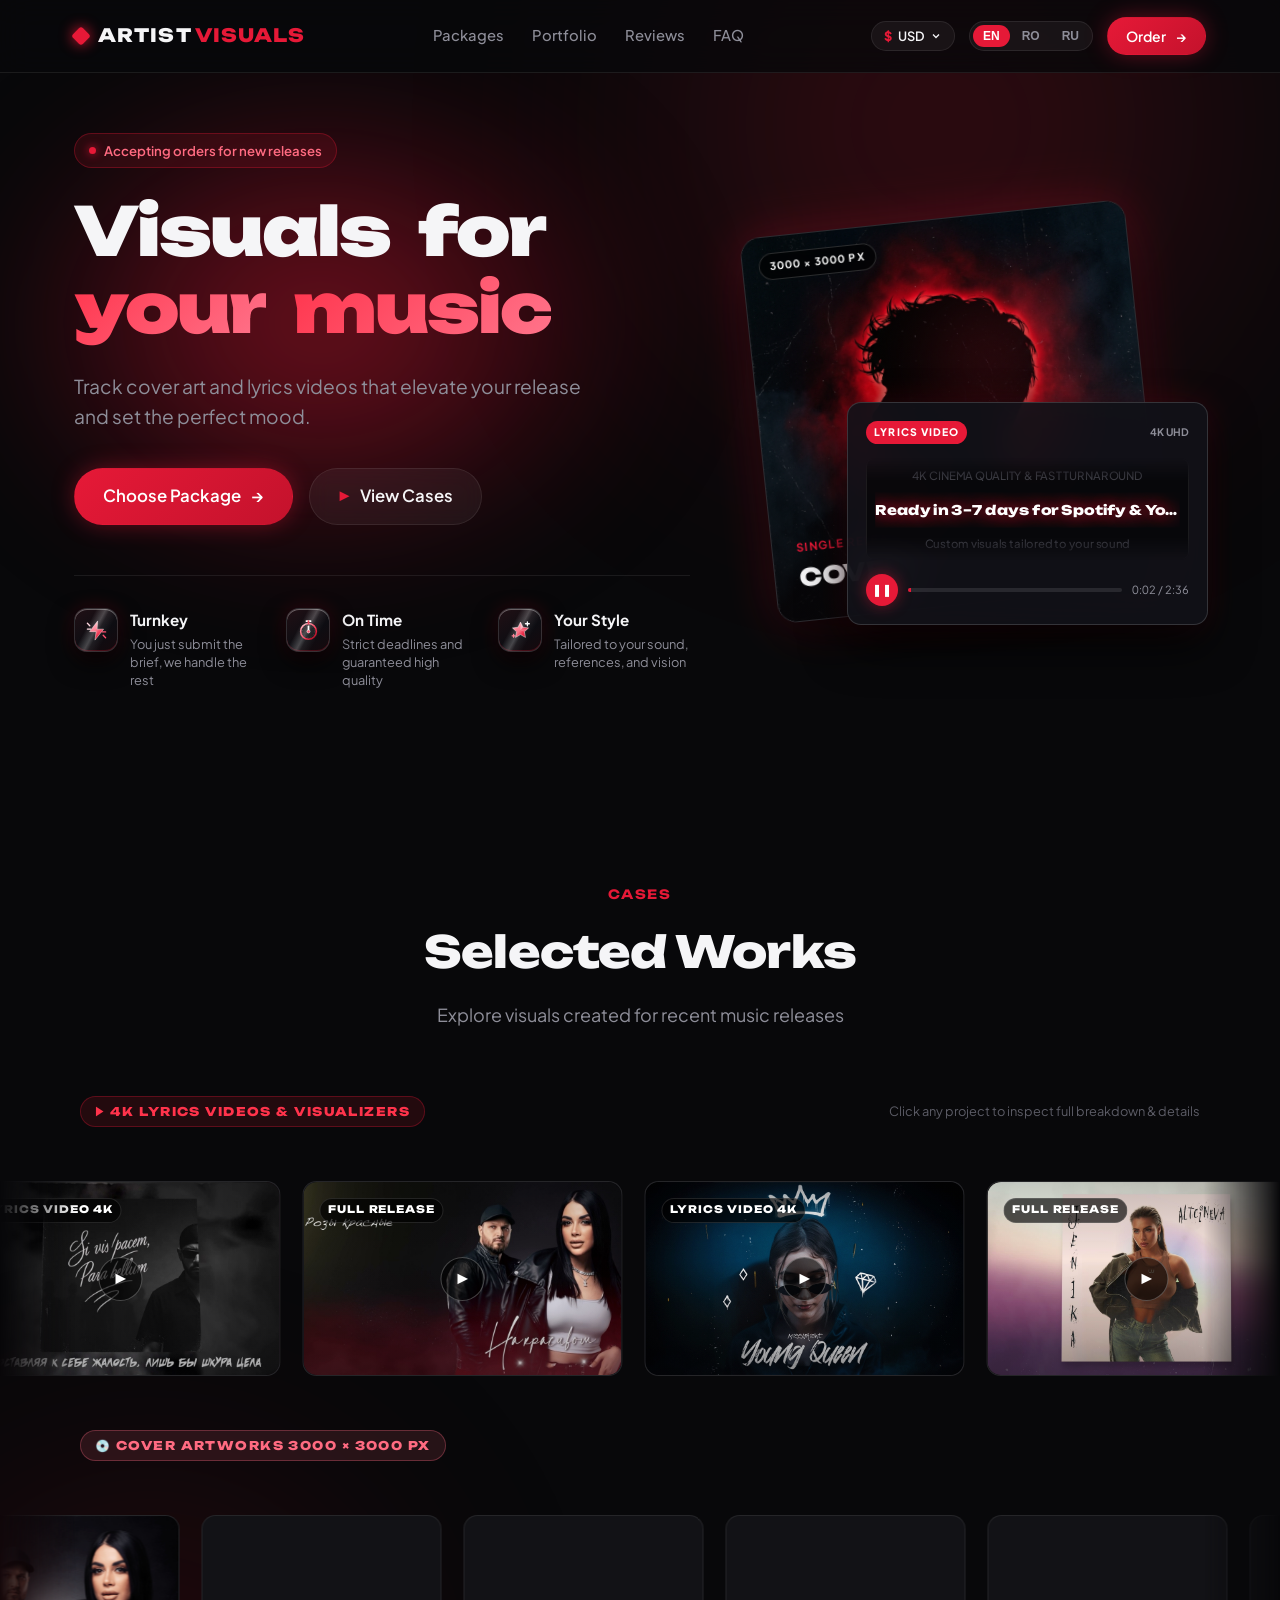
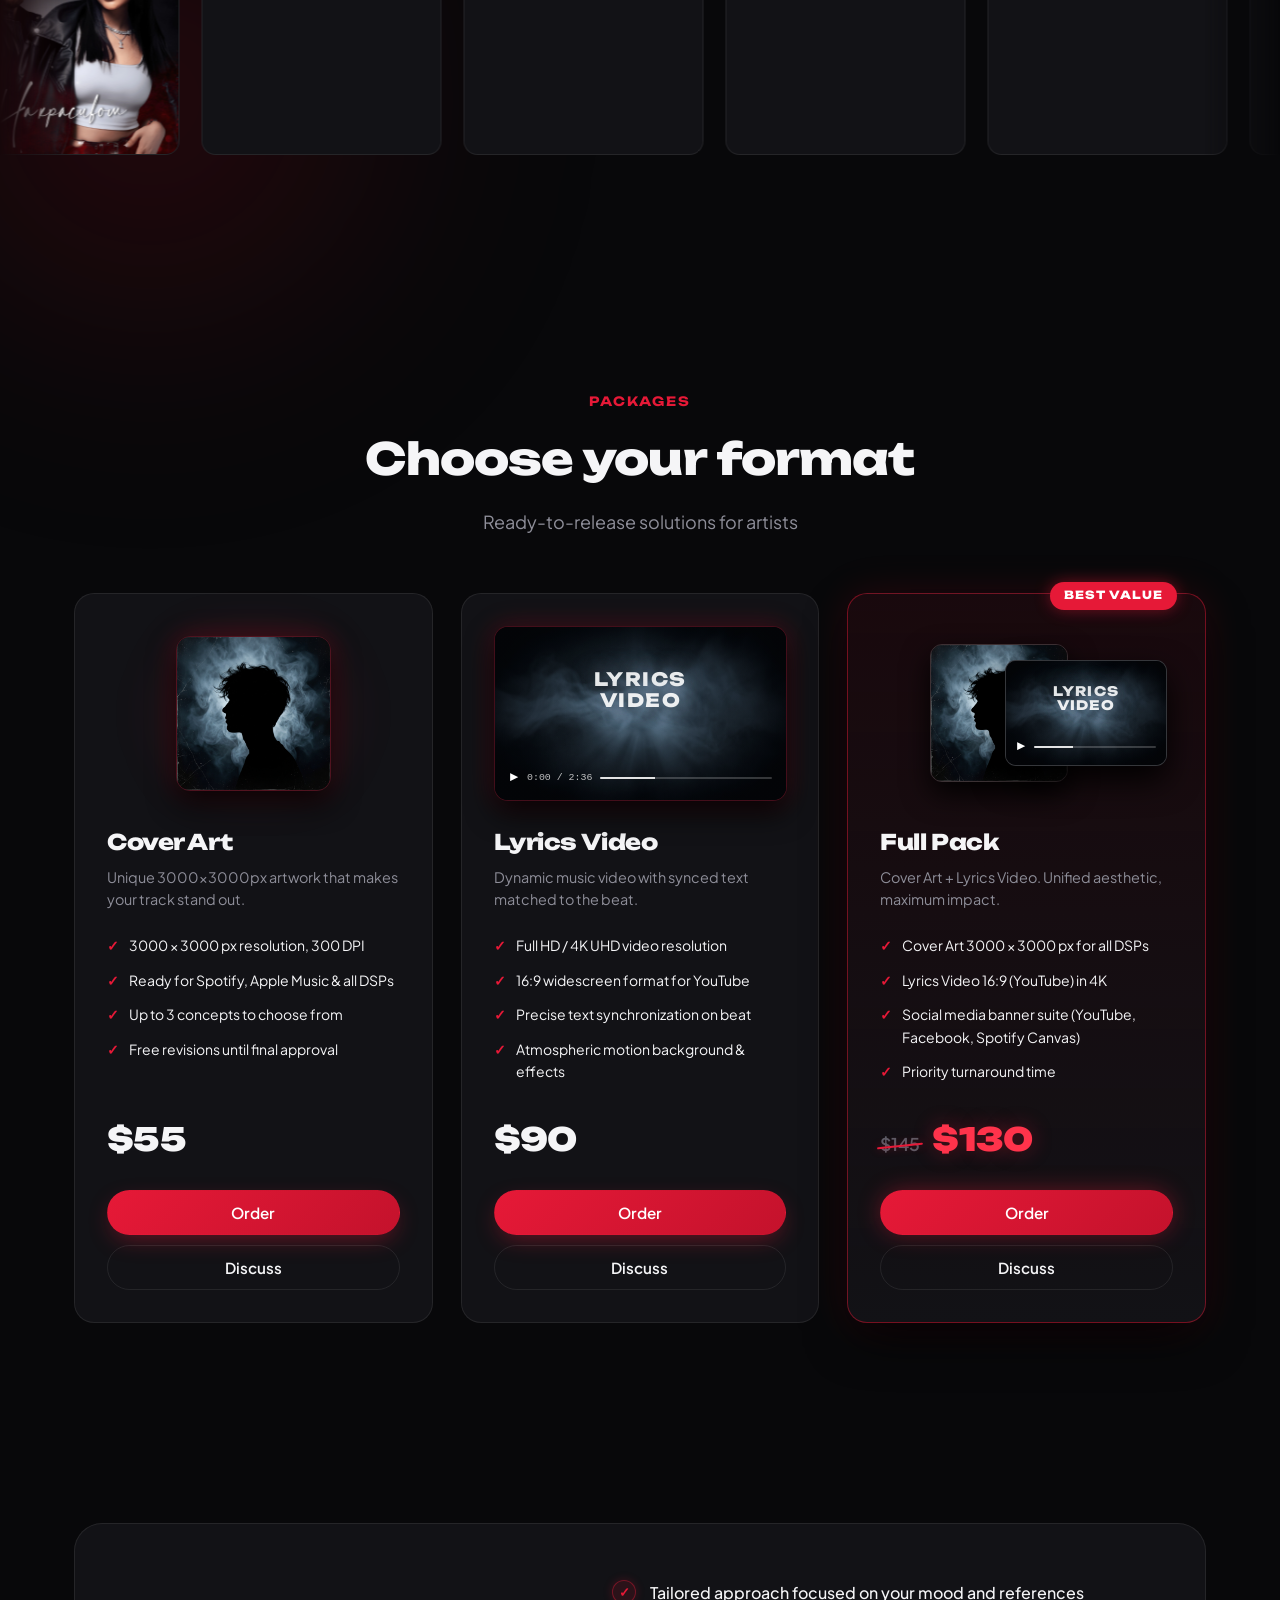
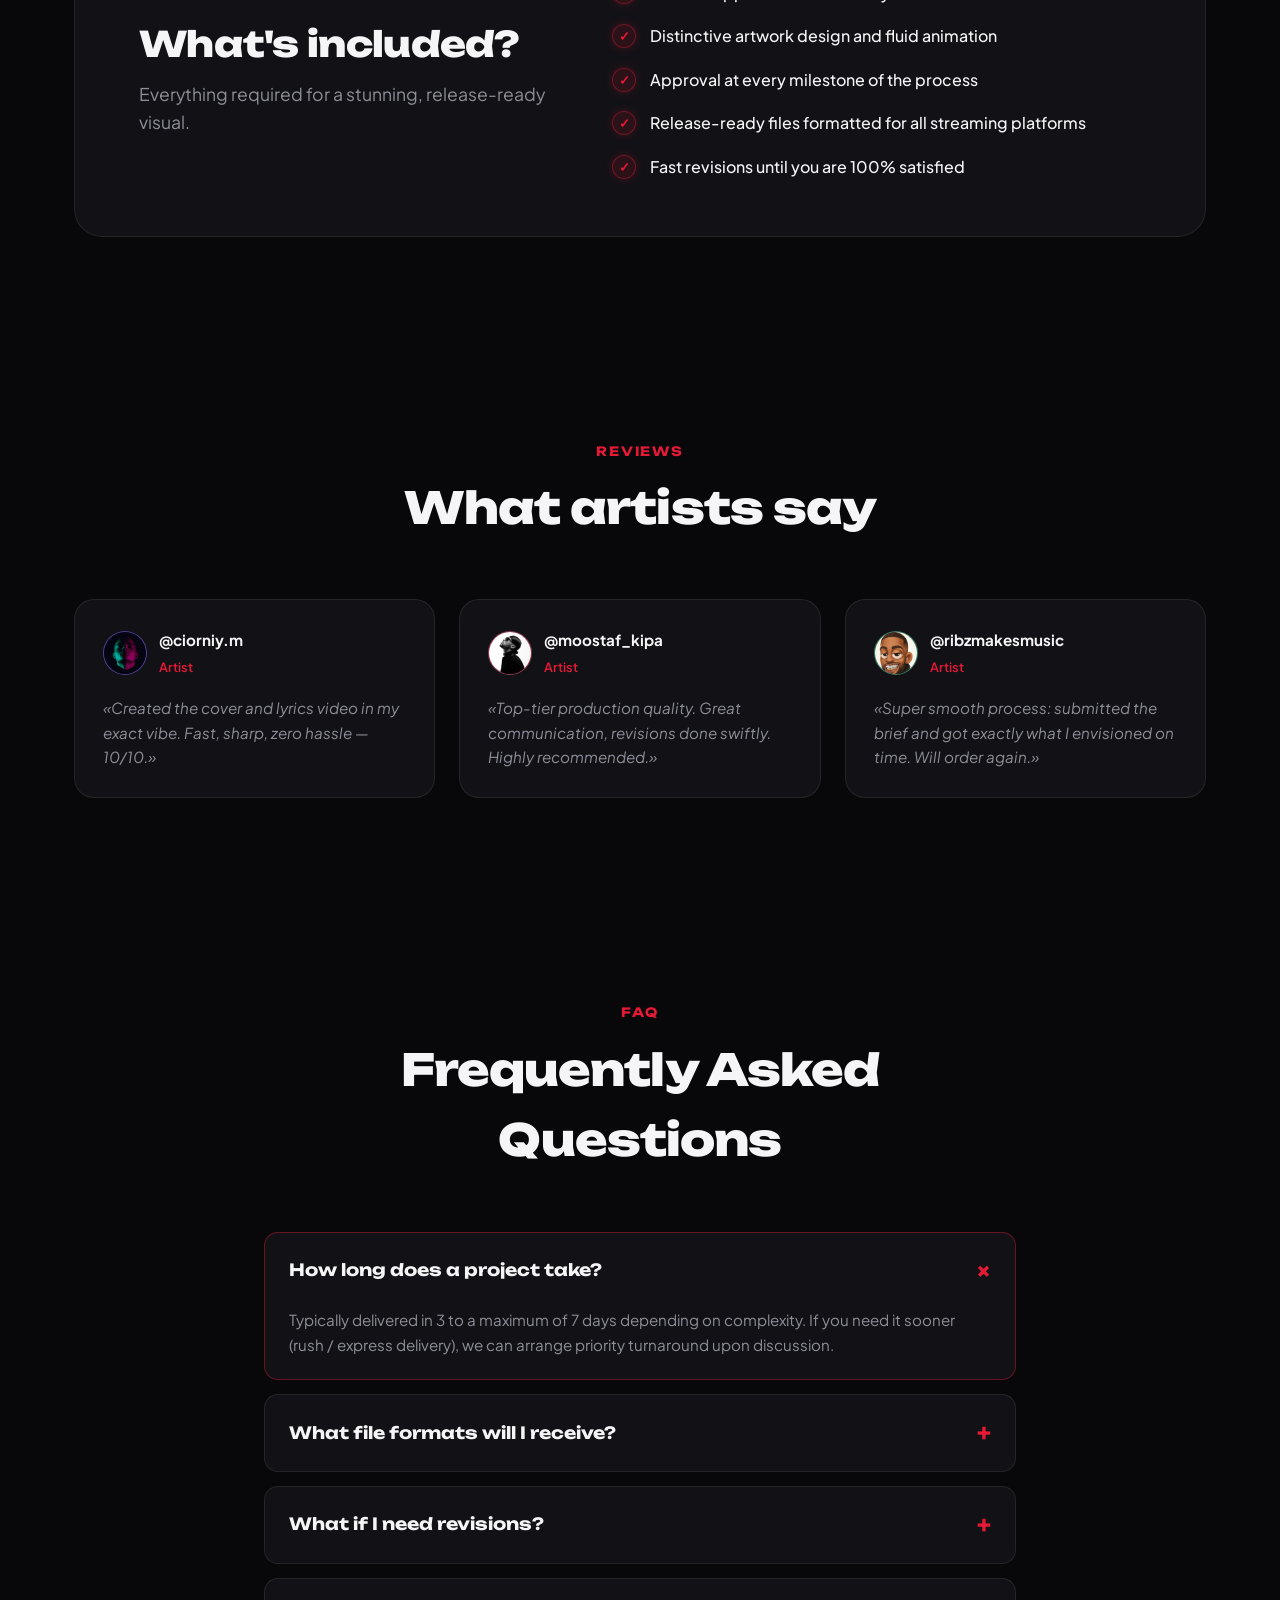
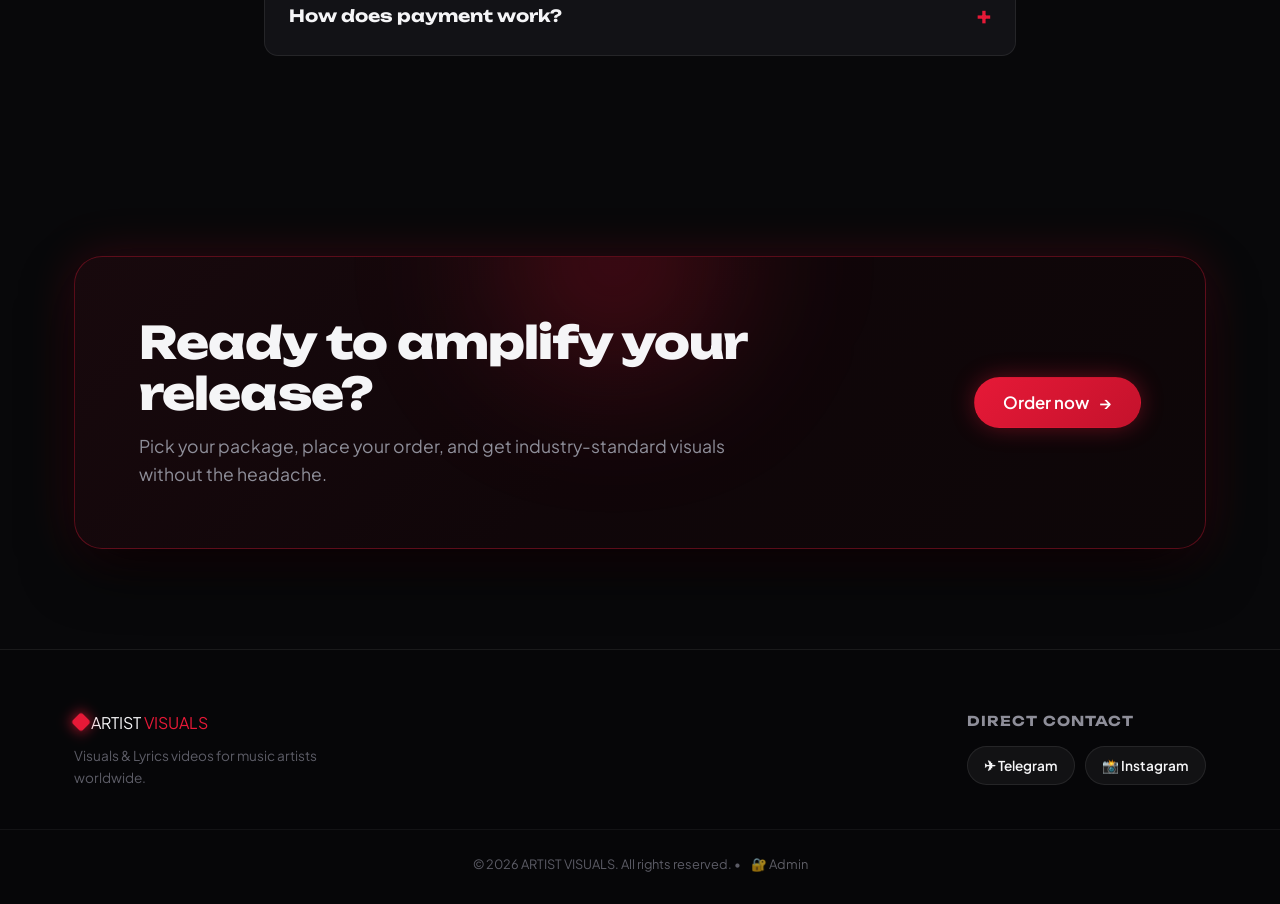
==== index.html @ 0c7891f6 "Add full release assets for MISSYRIGHT — Полюбила хулигана (real video, cover 3000px, poster, and YT" ====
<!DOCTYPE html>
<html lang="ru">
<head>
  <meta charset="UTF-8">
  <meta name="viewport" content="width=device-width, initial-scale=1.0">
  <title>Artist Visuals — Cover Art & Lyrics Video</title>
  <meta name="description" content="Professional 3000x3000px cover artwork and custom lyrics videos for music artists. Fast delivery, DSP-ready formats.">
  <meta name="keywords" content="Artist Visuals, cover art, lyrics video, cover 3x3, music cover design, visualizer">

  <!-- Open Graph / Social Media Preview -->
  <meta property="og:type" content="website">
  <meta property="og:title" content="Artist Visuals — Music Visuals & Lyrics Videos">
  <meta property="og:description" content="Track artwork and lyrics videos that elevate your release and set the perfect mood.">
  <meta property="og:image" content="https://mikekr260698-ops.github.io/LyricsVideoSite/preview.jpg">

  <link rel="preconnect" href="https://fonts.googleapis.com">
  <link rel="preconnect" href="https://fonts.gstatic.com" crossorigin>
  <link href="https://fonts.googleapis.com/css2?family=Plus+Jakarta+Sans:wght@400;500;600;700;800&family=Unbounded:wght@600;700;800;900&display=swap" rel="stylesheet">
  <link rel="stylesheet" href="style.css">
  <link rel="stylesheet" href="variants.css">
</head>
<body>

  <!-- Ambient Glow Background Blobs -->
  <div class="ambient-glow glow-top"></div>
  <div class="ambient-glow glow-mid"></div>

  <!-- Header / Navigation -->
  <header class="site-header">
    <div class="header-inner container">
      <a href="#" class="logo">
        <span class="logo-mark"></span>
        <span class="logo-text">ARTIST <span class="text-accent">VISUALS</span></span>
      </a>

      <nav class="nav-links" id="navLinks">
        <a href="#packages" data-i18n="nav.packages">Пакеты</a>
        <a href="#cases" data-i18n="nav.cases">Кейсы</a>
        <a href="#reviews" data-i18n="nav.reviews">Отзывы</a>
        <a href="#faq" data-i18n="nav.faq">FAQ</a>
      </nav>

      <div class="header-actions">
        <!-- Currency Selector -->
        <div class="selector-dropdown" id="currencySelector">
          <button class="selector-btn" id="currencyBtn" aria-label="Сменить валюту">
            <span class="currency-symbol" id="currentCurrencySymbol">₽</span>
            <span class="currency-code" id="currentCurrencyCode">RUB</span>
            <svg class="chevron-icon" width="12" height="12" viewBox="0 0 24 24" fill="none" stroke="currentColor" stroke-width="2.5"><path d="M6 9l6 6 6-6"/></svg>
          </button>
          <div class="dropdown-menu" id="currencyMenu">
            <button class="dropdown-item" data-currency="RUB"><span>₽</span> RUB (Рубль)</button>
            <button class="dropdown-item" data-currency="EUR"><span>€</span> EUR (Euro)</button>
            <button class="dropdown-item" data-currency="USD"><span>$</span> USD (Dollar)</button>
            <button class="dropdown-item" data-currency="MDL"><span>lei</span> MDL (Leu MD)</button>
            <button class="dropdown-item" data-currency="RON"><span>lei</span> RON (Leu RO)</button>
          </div>
        </div>

        <!-- Language Switcher -->
        <div class="lang-switch" id="langSwitch">
          <button class="lang-btn active" data-lang="en">EN</button>
          <button class="lang-btn" data-lang="ro">RO</button>
          <button class="lang-btn" data-lang="ru">RU</button>
        </div>

        <!-- Primary CTA -->
        <button class="btn btn-primary btn-sm btn-glow open-modal-btn" data-modal="orderModal" data-package="all">
          <span data-i18n="header.orderBtn">Заказать</span>
          <span class="btn-arrow">→</span>
        </button>

        <!-- Mobile Menu Toggle -->
        <button class="burger-btn" id="burgerBtn" aria-label="Меню">
          <span></span><span></span><span></span>
        </button>
      </div>
    </div>
  </header>

  <main id="siteSectionsContainer">
    <!-- Hero Section -->
    <section class="hero-section" data-section-id="hero">
      <!-- Dynamic burst glow that expands on scroll -->
      <div class="hero-burst-glow" id="heroBurstGlow"></div>
      <div class="container hero-grid">
        <div class="hero-content">
          <div class="hero-badge">
            <span class="pulse-dot"></span>
            <span data-i18n="hero.badge">Принимаем заказы на новые релизы</span>
          </div>

          <h1 class="hero-title" id="heroTitle">
            <span id="heroTitleLine1">
              <span class="cinematic-word" style="--c-idx:0">Visuals</span>
              <span class="cinematic-word" style="--c-idx:1">for</span>
            </span><br>
            <span id="heroTitleLine2" class="text-gradient">
              <span class="cinematic-word text-gradient" style="--c-idx:2">your</span>
              <span class="cinematic-word text-gradient" style="--c-idx:3">music</span>
            </span>
          </h1>

          <p class="hero-subtitle" data-i18n="hero.subtitle">
            Обложки для треков и lyrics видео, которые усиливают твой релиз и создают правильное настроение.
          </p>

          <div class="hero-cta-group">
            <a href="#packages" class="btn btn-primary btn-lg btn-glow">
              <span data-i18n="hero.btnPackages">Выбрать пакет</span>
              <span class="btn-arrow">→</span>
            </a>
            <a href="#cases" class="btn btn-secondary btn-lg">
              <span class="btn-play-icon">▶</span>
              <span data-i18n="hero.btnCases">Смотреть кейсы</span>
            </a>
          </div>

          <!-- Feature Highlights bar -->
          <div class="features-bar">
            <div class="feature-item">
              <div class="feature-icon feature-icon-red">
                <svg width="23" height="23" viewBox="0 0 24 24" fill="none">
                  <defs>
                    <linearGradient id="heroLuxRuby" x1="4" y1="2" x2="20" y2="22" gradientUnits="userSpaceOnUse">
                      <stop offset="0%" stop-color="#ffffff"/>
                      <stop offset="35%" stop-color="#ff6b81"/>
                      <stop offset="70%" stop-color="#e61937"/>
                      <stop offset="100%" stop-color="#7a0919"/>
                    </linearGradient>
                    <linearGradient id="heroLuxFacet" x1="12" y1="2" x2="12" y2="22" gradientUnits="userSpaceOnUse">
                      <stop offset="0%" stop-color="#ffffff" stop-opacity="0.85"/>
                      <stop offset="100%" stop-color="#ff1e42" stop-opacity="0.1"/>
                    </linearGradient>
                  </defs>
                  <path class="hero-spark-1" d="M5 7L2.5 4.5M6 10.5H2.5" stroke="#ffd6de" stroke-width="1.4" stroke-linecap="round"/>
                  <path class="hero-spark-2" d="M19 17L21.5 19.5M18 13.5H21.5" stroke="#ff4d6d" stroke-width="1.4" stroke-linecap="round"/>
                  <g class="hero-bolt">
                    <path d="M13.2 2L4.8 13.2H11.6L10.4 22L19.4 10.6H12.6L13.2 2Z" fill="url(#heroLuxRuby)" stroke="rgba(255,255,255,0.65)" stroke-width="0.7" stroke-linejoin="round"/>
                    <path d="M13.2 2L12.6 10.6H19.4L10.4 22L11.6 13.2H4.8L13.2 2Z" fill="url(#heroLuxFacet)" opacity="0.45"/>
                  </g>
                </svg>
              </div>
              <div class="feature-text">
                <h4 data-i18n="features.turnkey.title">Под ключ</h4>
                <p data-i18n="features.turnkey.desc">Ты просто оформляешь заказ, мы делаем остальное</p>
              </div>
            </div>

            <div class="feature-item">
              <div class="feature-icon feature-icon-orange">
                <svg width="23" height="23" viewBox="0 0 24 24" fill="none">
                  <circle cx="12" cy="13" r="8.2" fill="rgba(255,255,255,0.03)" stroke="url(#heroLuxRuby)" stroke-width="1.6"/>
                  <circle cx="12" cy="13" r="6.3" stroke="rgba(255,255,255,0.22)" stroke-width="0.7" stroke-dasharray="1 2.3"/>
                  <path d="M9.8 2.2H14.2" stroke="#fff" stroke-width="1.8" stroke-linecap="round"/>
                  <path d="M12 2.2V4.8" stroke="#e61937" stroke-width="1.8" stroke-linecap="round"/>
                  <path class="hero-clock-hand" d="M12 13V7.8" stroke="#ffffff" stroke-width="1.8" stroke-linecap="round"/>
                  <circle cx="12" cy="13" r="1.6" fill="#ff3355" stroke="#fff" stroke-width="0.6"/>
                </svg>
              </div>
              <div class="feature-text">
                <h4 data-i18n="features.ontime.title">В срок</h4>
                <p data-i18n="features.ontime.desc">Чёткие дедлайны и стабильный результат</p>
              </div>
            </div>

            <div class="feature-item">
              <div class="feature-icon feature-icon-amber">
                <svg width="23" height="23" viewBox="0 0 24 24" fill="none">
                  <path class="hero-glint-a" d="M19.2 3V7M17.2 5H21.2" stroke="#ffffff" stroke-width="1.4" stroke-linecap="round"/>
                  <path class="hero-glint-b" d="M4.8 16V19M3.3 17.5H6.3" stroke="#ff6b81" stroke-width="1.3" stroke-linecap="round"/>
                  <g class="hero-star">
                    <path d="M12 3.2L14.6 8.6L20.4 9.3L16.1 13.4L17.2 19.2L12 16.3L6.8 19.2L7.9 13.4L3.6 9.3L9.4 8.6L12 3.2Z" fill="url(#heroLuxRuby)" stroke="rgba(255,255,255,0.65)" stroke-width="0.7" stroke-linejoin="round"/>
                    <path d="M12 3.2L14.6 8.6L12 11.8V3.2Z" fill="#ffffff" opacity="0.45"/>
                    <path d="M12 11.8L20.4 9.3L16.1 13.4L12 11.8Z" fill="#ffffff" opacity="0.22"/>
                  </g>
                </svg>
              </div>
              <div class="feature-text">
                <h4 data-i18n="features.style.title">Под твой стиль</h4>
                <p data-i18n="features.style.desc">Учитываем твоё звучание, референсы и идеи</p>
              </div>
            </div>
          </div>
        </div>

        <!-- Hero Mockup & Interactive Player -->
        <div class="hero-visual">
          <div class="mockup-stage">
            <!-- Vinyl Cover Card -->
            <div class="cover-card-mockup">
              <div class="cover-inner">
                <img src="assets/covers/hero_cover_art.jpg" alt="Cover Art Preview" class="cover-hero-art-img">
                <div class="cover-glow-radial"></div>
                <div class="cover-badge-tag">3000 × 3000 PX</div>
                <div class="cover-title-overlay">
                  <span>SINGLE RELEASE</span>
                  <h4>COVER</h4>
                </div>
              </div>
            </div>

            <!-- Floating Lyrics Video Player Card -->
            <div class="lyrics-player-card">
              <div class="player-top">
                <span class="player-pill">LYRICS VIDEO</span>
                <span class="player-quality">4K UHD</span>
              </div>
              <div class="player-screen" id="demoPlayerScreen">
                <div class="lyrics-carousel-track" id="demoLyricsTrack">
                  <div class="lyrics-row">Peste 100+ proiecte pe an</div>
                  <div class="lyrics-row active">CALITATE 4K &amp; VITEZĂ RECORD</div>
                  <div class="lyrics-row">Gata în 3–7 zile pentru Spotify</div>
                </div>
              </div>
              <div class="player-controls">
                <button class="player-play-btn" id="demoPlayBtn" aria-label="Play demo">
                  <span id="playIcon">❚❚</span>
                </button>
                <div class="player-progress-bar">
                  <div class="player-progress-fill" id="demoProgress"></div>
                </div>
                <span class="player-timer" id="demoTimer">0:00 / 2:36</span>
              </div>
            </div>
          </div>
        </div>
      </div>
    </section>

    <!-- Packages Section -->
    <section class="section packages-section" id="packages" data-section-id="packages">
      <div class="container">
        <div class="section-header text-center">
          <span class="section-tag" data-i18n="packages.tag">ПАКЕТЫ</span>
          <h2 class="section-title" data-i18n="packages.title">Выбери свой формат</h2>
          <p class="section-subtitle" data-i18n="packages.subtitle">Готовые решения под твой релиз</p>
        </div>

        <div class="packages-grid">
          <!-- Package 1: Cover -->
          <div class="package-card" data-package="cover">
            <div class="package-card-header">
              <div class="package-thumb package-thumb-cover">
                <img src="assets/covers/pkg_cover_blue.jpg" alt="Cover Art" class="pkg-cover-art-img">
              </div>
              <h3 class="package-name" data-i18n="packages.cover.name">Обложка для трека</h3>
              <p class="package-desc" data-i18n="packages.cover.desc">Уникальная обложка, которая выделит твой релиз.</p>
            </div>

            <ul class="package-perks">
              <li><span class="perk-check">✓</span> <span data-i18n="packages.cover.p1">Разрешение 3000 × 3000 px, 300 DPI</span></li>
              <li><span class="perk-check">✓</span> <span data-i18n="packages.cover.p2">Форматы для Spotify, Apple Music, VK</span></li>
              <li><span class="perk-check">✓</span> <span data-i18n="packages.cover.p3">До 3 вариантов концепта на выбор</span></li>
              <li><span class="perk-check">✓</span> <span data-i18n="packages.cover.p4">Бесплатные правки до утверждения</span></li>
            </ul>

            <div class="package-price-wrap">
              <div class="price-value" data-price-rub="5000" data-price-eur="50" data-price-usd="55" data-price-mdl="1000" data-price-ron="250">
                5 000 ₽
              </div>
            </div>

            <div class="package-actions">
              <button class="btn btn-primary btn-block open-modal-btn" data-modal="orderModal" data-package="cover">
                <span data-i18n="packages.btnOrder">Заказать</span>
              </button>
              <button class="btn btn-outline btn-block open-modal-btn" data-modal="discussModal" data-package="cover">
                <span data-i18n="packages.btnDiscuss">Обсудить</span>
              </button>
            </div>
          </div>

          <!-- Package 2: Lyrics Video -->
          <div class="package-card" data-package="lyrics">
            <div class="package-card-header">
              <div class="package-thumb package-thumb-video">
                <img src="assets/covers/pkg_lyrics_blue.jpg" alt="Lyrics Video" class="pkg-lyrics-bg-img">
                <div class="pkg-lyrics-overlay">
                  <div class="pkg-lyrics-title">LYRICS<br>VIDEO</div>
                  <div class="pkg-lyrics-bar">
                    <span class="pkg-play-icon">▶</span>
                    <span class="pkg-time">0:00 / 2:36</span>
                    <div class="pkg-progress-track"><div class="pkg-progress-fill"></div></div>
                  </div>
                </div>
              </div>
              <h3 class="package-name" data-i18n="packages.lyrics.name">Lyrics видео</h3>
              <p class="package-desc" data-i18n="packages.lyrics.desc">Стильное видео с текстом трека под твоё звучание.</p>
            </div>

            <ul class="package-perks">
              <li><span class="perk-check">✓</span> <span data-i18n="packages.lyrics.p1">Full HD / 4K качество видеоряда</span></li>
              <li><span class="perk-check">✓</span> <span data-i18n="packages.lyrics.p2">Формат 16:9 для YouTube и VK Видео</span></li>
              <li><span class="perk-check">✓</span> <span data-i18n="packages.lyrics.p3">Анимация текста точно в такт бита</span></li>
              <li><span class="perk-check">✓</span> <span data-i18n="packages.lyrics.p4">Атмосферный фон с эффектами</span></li>
            </ul>

            <div class="package-price-wrap">
              <div class="price-value" data-price-rub="8000" data-price-eur="80" data-price-usd="90" data-price-mdl="1600" data-price-ron="400">
                8 000 ₽
              </div>
            </div>

            <div class="package-actions">
              <button class="btn btn-primary btn-block open-modal-btn" data-modal="orderModal" data-package="lyrics">
                <span data-i18n="packages.btnOrder">Заказать</span>
              </button>
              <button class="btn btn-outline btn-block open-modal-btn" data-modal="discussModal" data-package="lyrics">
                <span data-i18n="packages.btnDiscuss">Обсудить</span>
              </button>
            </div>
          </div>

          <!-- Package 3: Full Pack (Featured) -->
          <div class="package-card package-featured" data-package="full">
            <div class="featured-badge" data-i18n="packages.full.badge">Выгодно</div>

            <div class="package-card-header">
              <div class="package-thumb package-thumb-full">
                <div class="pkg-full-stage">
                  <div class="pkg-full-cover">
                    <img src="assets/covers/pkg_cover_blue.jpg" alt="Cover Art">
                  </div>
                  <div class="pkg-full-video">
                    <img src="assets/covers/pkg_lyrics_blue.jpg" alt="Lyrics Video">
                    <div class="pkg-lyrics-overlay compact">
                      <div class="pkg-lyrics-title">LYRICS<br>VIDEO</div>
                      <div class="pkg-lyrics-bar">
                        <span class="pkg-play-icon">▶</span>
                        <div class="pkg-progress-track"><div class="pkg-progress-fill"></div></div>
                      </div>
                    </div>
                  </div>
                </div>
              </div>
              <h3 class="package-name" data-i18n="packages.full.name">Полный пакет</h3>
              <p class="package-desc" data-i18n="packages.full.desc">Обложка + lyrics видео. Единый стиль, максимальный эффект.</p>
            </div>

            <ul class="package-perks">
              <li><span class="perk-check">✓</span> <span data-i18n="packages.full.p1">Обложка 3000 × 3000 px для всех площадок</span></li>
              <li><span class="perk-check">✓</span> <span data-i18n="packages.full.p2">Lyrics видео 16:9 (YouTube) в 4K</span></li>
              <li><span class="perk-check">✓</span> <span data-i18n="packages.full.p3">Баннеры для соцсетей (YouTube, Facebook, Spotify Canvas)</span></li>
              <li><span class="perk-check">✓</span> <span data-i18n="packages.full.p4">Приоритетный срок изготовления</span></li>
            </ul>

            <div class="package-price-wrap">
              <div class="old-price" data-old-price-rub="13 000 ₽" data-old-price-eur="130 €" data-old-price-usd="145 $" data-old-price-mdl="2 600 lei" data-old-price-ron="650 lei">
                13 000 ₽
              </div>
              <div class="price-value price-featured" data-price-rub="12000" data-price-eur="120" data-price-usd="130" data-price-mdl="2400" data-price-ron="600">
                12 000 ₽
              </div>
            </div>

            <div class="package-actions">
              <button class="btn btn-primary btn-glow btn-block open-modal-btn" data-modal="orderModal" data-package="full">
                <span data-i18n="packages.btnOrder">Заказать</span>
              </button>
              <button class="btn btn-outline btn-block open-modal-btn" data-modal="discussModal" data-package="full">
                <span data-i18n="packages.btnDiscuss">Обсудить</span>
              </button>
            </div>
          </div>
        </div>
      </div>
    </section>

    <!-- What's Included / Work Process Section -->
    <section class="section included-section" data-section-id="included">
      <div class="container">
        <div class="included-box">
          <div class="included-left">
            <h2 class="included-title" data-i18n="included.title">Что входит в работу?</h2>
            <p class="included-subtitle" data-i18n="included.subtitle">Всё, что нужно для сильного и готового к релизу визуала.</p>
          </div>

          <div class="included-right">
            <div class="check-item">
              <span class="check-icon">✓</span>
              <span class="check-text" data-i18n="included.item1">Индивидуальный подход и учёт твоих референсов</span>
            </div>
            <div class="check-item">
              <span class="check-icon">✓</span>
              <span class="check-text" data-i18n="included.item2">Уникальный дизайн и плавная анимация</span>
            </div>
            <div class="check-item">
              <span class="check-icon">✓</span>
              <span class="check-text" data-i18n="included.item3">Согласование на каждом этапе производства</span>
            </div>
            <div class="check-item">
              <span class="check-icon">✓</span>
              <span class="check-text" data-i18n="included.item4">Готовые файлы в нужных форматах (релиз, соцсети и т.д.)</span>
            </div>
            <div class="check-item">
              <span class="check-icon">✓</span>
              <span class="check-text" data-i18n="included.item5">Оперативные правки до полного утверждения</span>
            </div>
          </div>
        </div>
      </div>
    </section>

    <!-- Cases / Portfolio Section -->
    <section class="section cases-section" id="cases" data-section-id="cases">
      <div class="container">
        <div class="section-header text-center">
          <span class="section-tag" data-i18n="cases.tag">КЕЙСЫ</span>
          <h2 class="section-title" data-i18n="cases.title">Примеры работ</h2>
          <p class="section-subtitle" data-i18n="cases.subtitle">Ознакомься с визуалами, созданными для последних релизов</p>
        </div>

        <div class="cases-marquee-container">
          <!-- Row 1: 4K Videos & Visualizers (Moving Left) -->
          <div class="marquee-header-strip">
            <span class="marquee-section-pill" data-i18n="cases.row1.pill">▶ LYRICS VIDEOS & 4K VISUALIZERS</span>
            <span class="marquee-hint" data-i18n="cases.hint">Нажми на проект, чтобы увидеть детали</span>
          </div>

          <div class="marquee-row marquee-row-videos">
            <div class="marquee-track" id="videoTrack">
              <div class="marquee-card video-card" data-project-id="moostaf">
                <div class="card-thumb card-thumb-v1">
                  <img class="card-video-bg" src="assets/videos/posters/video_moostaf_poster.jpg" alt="MOOSTAF — Отпускаю" loading="lazy">
                  <span class="card-play-btn">▶</span>
                  <div class="card-badge-top">LYRICS VIDEO 4K</div>
                  <div class="card-overlay-bottom">
                    <h4>MOOSTAF — Отпускаю</h4>
                    <span>Lyrics Video 4K Master</span>
                  </div>
                </div>
              </div>

              <div class="marquee-card video-card" data-project-id="jenika">
                <div class="card-thumb card-thumb-v2">
                  <img class="card-video-bg" src="assets/videos/posters/video_jenika_poster.jpg" alt="JENIKA — Altcineva" loading="lazy">
                  <span class="card-play-btn">▶</span>
                  <div class="card-badge-top">FULL RELEASE</div>
                  <div class="card-overlay-bottom">
                    <h4>JENIKA — Altcineva</h4>
                    <span>Lyrics Video + Cover Suite</span>
                  </div>
                </div>
              </div>

              <div class="marquee-card video-card" data-project-id="ciorniy_iubirea">
                <div class="card-thumb card-thumb-v3">
                  <img class="card-video-bg" src="assets/videos/posters/video_ciorniy_poster.jpg" alt="CIORNIY — Iubirea e o boală grea" loading="lazy">
                  <span class="card-play-btn">▶</span>
                  <div class="card-badge-top">LYRICS VIDEO 4K</div>
                  <div class="card-overlay-bottom">
                    <h4>CIORNIY — Iubirea e o boală grea</h4>
                    <span>Lyrics Video 4K Master</span>
                  </div>
                </div>
              </div>

              <div class="marquee-card video-card" data-project-id="skolko_stoit">
                <div class="card-thumb card-thumb-v4">
                  <img class="card-video-bg" src="assets/videos/posters/video_skolko_stoit_poster.jpg" alt="Si vis pacem — Сколько стоит боль?" loading="lazy">
                  <span class="card-play-btn">▶</span>
                  <div class="card-badge-top">LYRICS VIDEO 4K</div>
                  <div class="card-overlay-bottom">
                    <h4>Si vis pacem — Сколько стоит боль?</h4>
                    <span>Lyrics Video 4K Master</span>
                  </div>
                </div>
              </div>

              <div class="marquee-card video-card" data-project-id="hooligan">
                <div class="card-thumb card-thumb-v5">
                  <img class="card-video-bg" src="assets/videos/posters/video_hooligan_poster.jpg" alt="MISSYRIGHT — Полюбила хулигана" loading="lazy">
                  <span class="card-play-btn">▶</span>
                  <div class="card-badge-top">LYRICS VIDEO 4K</div>
                  <div class="card-overlay-bottom">
                    <h4>MISSYRIGHT — Полюбила хулигана</h4>
                    <span>Lyrics Video 4K Master</span>
                  </div>
                </div>
              </div>

              <div class="marquee-card video-card" data-project-id="young_queen">
                <div class="card-thumb card-thumb-v6">
                  <img class="card-video-bg" src="assets/videos/posters/video_young_queen_poster.jpg" alt="MISSYRIGHT — Young Queen" loading="lazy">
                  <span class="card-play-btn">▶</span>
                  <div class="card-badge-top">LYRICS VIDEO 4K</div>
                  <div class="card-overlay-bottom">
                    <h4>MISSYRIGHT — Young Queen</h4>
                    <span>Lyrics Video 4K Master</span>
                  </div>
                </div>
              </div>

              <div class="marquee-card video-card" data-project-id="parabellum">
                <div class="card-thumb card-thumb-v7">
                  <img class="card-video-bg" src="assets/videos/posters/video_parabellum_poster.jpg" alt="Si vis pacem Parabellum" loading="lazy">
                  <span class="card-play-btn">▶</span>
                  <div class="card-badge-top">LYRICS VIDEO 4K</div>
                  <div class="card-overlay-bottom">
                    <h4>Si vis pacem Parabellum</h4>
                    <span>Lyrics Video 4K Master</span>
                  </div>
                </div>
              </div>

              <div class="marquee-card video-card" data-project-id="na_krasivom">
                <div class="card-thumb card-thumb-v8">
                  <img class="card-video-bg" src="assets/videos/posters/video_na_krasivom_poster.jpg" alt="IRAVELLE — На красивом" loading="lazy">
                  <span class="card-play-btn">▶</span>
                  <div class="card-badge-top">FULL RELEASE</div>
                  <div class="card-overlay-bottom">
                    <h4>IRAVELLE — На красивом</h4>
                    <span>Lyrics Video + Cover Suite</span>
                  </div>
                </div>
              </div>

              <!-- Duplicated set for seamless infinite loop -->
              <div class="marquee-card video-card" data-project-id="moostaf">
                <div class="card-thumb card-thumb-v1">
                  <img class="card-video-bg" src="assets/videos/posters/video_moostaf_poster.jpg" alt="MOOSTAF — Отпускаю" loading="lazy">
                  <span class="card-play-btn">▶</span>
                  <div class="card-badge-top">LYRICS VIDEO 4K</div>
                  <div class="card-overlay-bottom">
                    <h4>MOOSTAF — Отпускаю</h4>
                    <span>Lyrics Video 4K Master</span>
                  </div>
                </div>
              </div>

              <div class="marquee-card video-card" data-project-id="jenika">
                <div class="card-thumb card-thumb-v2">
                  <img class="card-video-bg" src="assets/videos/posters/video_jenika_poster.jpg" alt="JENIKA — Altcineva" loading="lazy">
                  <span class="card-play-btn">▶</span>
                  <div class="card-badge-top">FULL RELEASE</div>
                  <div class="card-overlay-bottom">
                    <h4>JENIKA — Altcineva</h4>
                    <span>Lyrics Video + Cover Suite</span>
                  </div>
                </div>
              </div>

              <div class="marquee-card video-card" data-project-id="ciorniy_iubirea">
                <div class="card-thumb card-thumb-v3">
                  <img class="card-video-bg" src="assets/videos/posters/video_ciorniy_poster.jpg" alt="CIORNIY — Iubirea e o boală grea" loading="lazy">
                  <span class="card-play-btn">▶</span>
                  <div class="card-badge-top">LYRICS VIDEO 4K</div>
                  <div class="card-overlay-bottom">
                    <h4>CIORNIY — Iubirea e o boală grea</h4>
                    <span>Lyrics Video 4K Master</span>
                  </div>
                </div>
              </div>

              <div class="marquee-card video-card" data-project-id="skolko_stoit">
                <div class="card-thumb card-thumb-v4">
                  <img class="card-video-bg" src="assets/videos/posters/video_skolko_stoit_poster.jpg" alt="Si vis pacem — Сколько стоит боль?" loading="lazy">
                  <span class="card-play-btn">▶</span>
                  <div class="card-badge-top">LYRICS VIDEO 4K</div>
                  <div class="card-overlay-bottom">
                    <h4>Si vis pacem — Сколько стоит боль?</h4>
                    <span>Lyrics Video 4K Master</span>
                  </div>
                </div>
              </div>

              <div class="marquee-card video-card" data-project-id="hooligan">
                <div class="card-thumb card-thumb-v5">
                  <img class="card-video-bg" src="assets/videos/posters/video_hooligan_poster.jpg" alt="MISSYRIGHT — Полюбила хулигана" loading="lazy">
                  <span class="card-play-btn">▶</span>
                  <div class="card-badge-top">LYRICS VIDEO 4K</div>
                  <div class="card-overlay-bottom">
                    <h4>MISSYRIGHT — Полюбила хулигана</h4>
                    <span>Lyrics Video 4K Master</span>
                  </div>
                </div>
              </div>

              <div class="marquee-card video-card" data-project-id="young_queen">
                <div class="card-thumb card-thumb-v6">
                  <img class="card-video-bg" src="assets/videos/posters/video_young_queen_poster.jpg" alt="MISSYRIGHT — Young Queen" loading="lazy">
                  <span class="card-play-btn">▶</span>
                  <div class="card-badge-top">LYRICS VIDEO 4K</div>
                  <div class="card-overlay-bottom">
                    <h4>MISSYRIGHT — Young Queen</h4>
                    <span>Lyrics Video 4K Master</span>
                  </div>
                </div>
              </div>

              <div class="marquee-card video-card" data-project-id="parabellum">
                <div class="card-thumb card-thumb-v7">
                  <img class="card-video-bg" src="assets/videos/posters/video_parabellum_poster.jpg" alt="Si vis pacem Parabellum" loading="lazy">
                  <span class="card-play-btn">▶</span>
                  <div class="card-badge-top">LYRICS VIDEO 4K</div>
                  <div class="card-overlay-bottom">
                    <h4>Si vis pacem Parabellum</h4>
                    <span>Lyrics Video 4K Master</span>
                  </div>
                </div>
              </div>

              <div class="marquee-card video-card" data-project-id="na_krasivom">
                <div class="card-thumb card-thumb-v8">
                  <img class="card-video-bg" src="assets/videos/posters/video_na_krasivom_poster.jpg" alt="IRAVELLE — На красивом" loading="lazy">
                  <span class="card-play-btn">▶</span>
                  <div class="card-badge-top">FULL RELEASE</div>
                  <div class="card-overlay-bottom">
                    <h4>IRAVELLE — На красивом</h4>
                    <span>Lyrics Video + Cover Suite</span>
                  </div>
                </div>
              </div>
            </div>
          </div>

          <!-- Row 2: 3000x3000px Cover Artworks (Moving Right) -->
          <div class="marquee-header-strip strip-covers">
            <span class="marquee-section-pill pill-red" data-i18n="cases.row2.pill">💿 COVER ARTWORKS 3000 × 3000 PX</span>
          </div>

          <div class="marquee-row marquee-row-covers">
            <div class="marquee-track marquee-reverse" id="coverTrack">
              <!-- Cover C1 -->
              <div class="marquee-card cover-card" data-project-id="parabellum">
                <div class="cover-thumb-wrapper">
                  <img src="assets/covers/thumbs/cover_parabellum.jpg" alt="Si vis pacem Parabellum" loading="lazy">
                  <div class="card-hover-overlay">
                    <span class="hover-zoom-btn">🔍</span>
                    <h4>Si vis pacem Parabellum</h4>
                    <span class="hover-tag">3000 × 3000 PX</span>
                  </div>
                </div>
              </div>

              <!-- Cover C2 -->
              <div class="marquee-card cover-card" data-project-id="na_krasivom">
                <div class="cover-thumb-wrapper">
                  <img src="assets/covers/thumbs/cover_na_krasivom.jpg" alt="На красивом" loading="lazy">
                  <div class="card-hover-overlay">
                    <span class="hover-zoom-btn">🔍</span>
                    <h4>На красивом</h4>
                    <span class="hover-tag">3000 × 3000 PX</span>
                  </div>
                </div>
              </div>

              <!-- Cover C3 -->
              <div class="marquee-card cover-card" data-project-id="ribz">
                <div class="cover-thumb-wrapper">
                  <img src="assets/covers/thumbs/cover_ribz.jpg" alt="Ribz ft Conway the Machine" loading="lazy">
                  <div class="card-hover-overlay">
                    <span class="hover-zoom-btn">🔍</span>
                    <h4>Ribz ft Conway</h4>
                    <span class="hover-tag">3000 × 3000 PX</span>
                  </div>
                </div>
              </div>

              <!-- Cover C4 -->
              <div class="marquee-card cover-card" data-project-id="laureall">
                <div class="cover-thumb-wrapper">
                  <img src="assets/covers/thumbs/cover_laureall.jpg" alt="Laureall Pa Pa" loading="lazy">
                  <div class="card-hover-overlay">
                    <span class="hover-zoom-btn">🔍</span>
                    <h4>Laureall — Pa Pa</h4>
                    <span class="hover-tag">3000 × 3000 PX</span>
                  </div>
                </div>
              </div>

              <!-- Cover C5 -->
              <div class="marquee-card cover-card" data-project-id="silvika">
                <div class="cover-thumb-wrapper">
                  <img src="assets/covers/thumbs/cover_silvika.jpg" alt="SILVIKA ZERO" loading="lazy">
                  <div class="card-hover-overlay">
                    <span class="hover-zoom-btn">🔍</span>
                    <h4>SILVIKA — ZERO</h4>
                    <span class="hover-tag">3000 × 3000 PX</span>
                  </div>
                </div>
              </div>

              <!-- Cover C6 -->
              <div class="marquee-card cover-card" data-project-id="ciorniy">
                <div class="cover-thumb-wrapper">
                  <img src="assets/covers/thumbs/cover_ciorniy.jpg" alt="CIORNIY Doar ea" loading="lazy">
                  <div class="card-hover-overlay">
                    <span class="hover-zoom-btn">🔍</span>
                    <h4>CIORNIY — Doar ea</h4>
                    <span class="hover-tag">3000 × 3000 PX</span>
                  </div>
                </div>
              </div>

              <!-- Cover C7 -->
              <div class="marquee-card cover-card" data-project-id="young_queen">
                <div class="cover-thumb-wrapper">
                  <img src="assets/covers/thumbs/cover_young_queen.jpg" alt="MISSYRIGHT Young Queen" loading="lazy">
                  <div class="card-hover-overlay">
                    <span class="hover-zoom-btn">🔍</span>
                    <h4>MISSYRIGHT — Young Queen</h4>
                    <span class="hover-tag">3000 × 3000 PX</span>
                  </div>
                </div>
              </div>

              <!-- Cover C8 -->
              <div class="marquee-card cover-card" data-project-id="jenika">
                <div class="cover-thumb-wrapper">
                  <img src="assets/covers/thumbs/cover_jenika.jpg" alt="JENIKA Altcineva" loading="lazy">
                  <div class="card-hover-overlay">
                    <span class="hover-zoom-btn">🔍</span>
                    <h4>JENIKA — Altcineva</h4>
                    <span class="hover-tag">3000 × 3000 PX</span>
                  </div>
                </div>
              </div>

              <!-- Cover C9 -->
              <div class="marquee-card cover-card" data-project-id="hooligan">
                <div class="cover-thumb-wrapper">
                  <img src="assets/covers/thumbs/cover_hooligan.jpg" alt="MISSYRIGHT Полюбила хулигана" loading="lazy">
                  <div class="card-hover-overlay">
                    <span class="hover-zoom-btn">🔍</span>
                    <h4>MISSYRIGHT — Полюбила хулигана</h4>
                    <span class="hover-tag">3000 × 3000 PX</span>
                  </div>
                </div>
              </div>

              <!-- Duplicated set for seamless loop -->
              <div class="marquee-card cover-card" data-project-id="parabellum">
                <div class="cover-thumb-wrapper">
                  <img src="assets/covers/thumbs/cover_parabellum.jpg" alt="Si vis pacem Parabellum" loading="lazy">
                  <div class="card-hover-overlay">
                    <span class="hover-zoom-btn">🔍</span>
                    <h4>Si vis pacem Parabellum</h4>
                    <span class="hover-tag">3000 × 3000 PX</span>
                  </div>
                </div>
              </div>

              <div class="marquee-card cover-card" data-project-id="na_krasivom">
                <div class="cover-thumb-wrapper">
                  <img src="assets/covers/thumbs/cover_na_krasivom.jpg" alt="На красивом" loading="lazy">
                  <div class="card-hover-overlay">
                    <span class="hover-zoom-btn">🔍</span>
                    <h4>На красивом</h4>
                    <span class="hover-tag">3000 × 3000 PX</span>
                  </div>
                </div>
              </div>

              <div class="marquee-card cover-card" data-project-id="ribz">
                <div class="cover-thumb-wrapper">
                  <img src="assets/covers/thumbs/cover_ribz.jpg" alt="Ribz ft Conway the Machine" loading="lazy">
                  <div class="card-hover-overlay">
                    <span class="hover-zoom-btn">🔍</span>
                    <h4>Ribz ft Conway</h4>
                    <span class="hover-tag">3000 × 3000 PX</span>
                  </div>
                </div>
              </div>

              <div class="marquee-card cover-card" data-project-id="laureall">
                <div class="cover-thumb-wrapper">
                  <img src="assets/covers/thumbs/cover_laureall.jpg" alt="Laureall Pa Pa" loading="lazy">
                  <div class="card-hover-overlay">
                    <span class="hover-zoom-btn">🔍</span>
                    <h4>Laureall — Pa Pa</h4>
                    <span class="hover-tag">3000 × 3000 PX</span>
                  </div>
                </div>
              </div>

              <div class="marquee-card cover-card" data-project-id="silvika">
                <div class="cover-thumb-wrapper">
                  <img src="assets/covers/thumbs/cover_silvika.jpg" alt="SILVIKA ZERO" loading="lazy">
                  <div class="card-hover-overlay">
                    <span class="hover-zoom-btn">🔍</span>
                    <h4>SILVIKA — ZERO</h4>
                    <span class="hover-tag">3000 × 3000 PX</span>
                  </div>
                </div>
              </div>

              <div class="marquee-card cover-card" data-project-id="ciorniy">
                <div class="cover-thumb-wrapper">
                  <img src="assets/covers/thumbs/cover_ciorniy.jpg" alt="CIORNIY Doar ea" loading="lazy">
                  <div class="card-hover-overlay">
                    <span class="hover-zoom-btn">🔍</span>
                    <h4>CIORNIY — Doar ea</h4>
                    <span class="hover-tag">3000 × 3000 PX</span>
                  </div>
                </div>
              </div>

              <div class="marquee-card cover-card" data-project-id="young_queen">
                <div class="cover-thumb-wrapper">
                  <img src="assets/covers/thumbs/cover_young_queen.jpg" alt="MISSYRIGHT Young Queen" loading="lazy">
                  <div class="card-hover-overlay">
                    <span class="hover-zoom-btn">🔍</span>
                    <h4>MISSYRIGHT — Young Queen</h4>
                    <span class="hover-tag">3000 × 3000 PX</span>
                  </div>
                </div>
              </div>

              <div class="marquee-card cover-card" data-project-id="jenika">
                <div class="cover-thumb-wrapper">
                  <img src="assets/covers/thumbs/cover_jenika.jpg" alt="JENIKA Altcineva" loading="lazy">
                  <div class="card-hover-overlay">
                    <span class="hover-zoom-btn">🔍</span>
                    <h4>JENIKA — Altcineva</h4>
                    <span class="hover-tag">3000 × 3000 PX</span>
                  </div>
                </div>
              </div>

              <div class="marquee-card cover-card" data-project-id="hooligan">
                <div class="cover-thumb-wrapper">
                  <img src="assets/covers/thumbs/cover_hooligan.jpg" alt="MISSYRIGHT Полюбила хулигана" loading="lazy">
                  <div class="card-hover-overlay">
                    <span class="hover-zoom-btn">🔍</span>
                    <h4>MISSYRIGHT — Полюбила хулигана</h4>
                    <span class="hover-tag">3000 × 3000 PX</span>
                  </div>
                </div>
              </div>
            </div>
          </div>
        </div>
      </div>
    </section>

    <!-- Reviews / Testimonials Section -->
    <section class="section reviews-section" id="reviews" data-section-id="reviews">
      <div class="container">
        <div class="section-header text-center">
          <span class="section-tag" data-i18n="reviews.tag">ОТЗЫВЫ</span>
          <h2 class="section-title" data-i18n="reviews.title">Что говорят артисты</h2>
        </div>

        <div class="reviews-grid">
          <div class="review-card">
            <div class="review-author">
              <a href="https://www.instagram.com/ciorniy.m/" target="_blank" rel="noopener" class="review-avatar avatar-1" title="Instagram @ciorniy.m">
                <img src="assets/avatars/avatar_ciorniy.jpg" alt="@ciorniy.m">
              </a>
              <div class="review-meta">
                <h4><a href="https://www.instagram.com/ciorniy.m/" target="_blank" rel="noopener" class="review-ig-link">@ciorniy.m</a></h4>
                <span data-i18n="reviews.role">Артист</span>
              </div>
            </div>
            <p class="review-quote" data-i18n="reviews.quote1">
              «Сделали обложку и lyrics видео точно в моём стиле. Быстро, чётко, без лишних вопросов — 10/10.»
            </p>
          </div>

          <div class="review-card">
            <div class="review-author">
              <a href="https://www.instagram.com/moostaf_kipa/" target="_blank" rel="noopener" class="review-avatar avatar-2" title="Instagram @moostaf_kipa">
                <img src="assets/avatars/avatar_moostaf.jpg" alt="@moostaf_kipa">
              </a>
              <div class="review-meta">
                <h4><a href="https://www.instagram.com/moostaf_kipa/" target="_blank" rel="noopener" class="review-ig-link">@moostaf_kipa</a></h4>
                <span data-i18n="reviews.role">Артист</span>
              </div>
            </div>
            <p class="review-quote" data-i18n="reviews.quote2">
              «Качество на уровне. Всё согласовывали, правки вносили оперативно. Советую, если нужен сильный визуал к релизу.»
            </p>
          </div>

          <div class="review-card">
            <div class="review-author">
              <a href="https://www.instagram.com/ribzmakesmusic/" target="_blank" rel="noopener" class="review-avatar avatar-3" title="Instagram @ribzmakesmusic">
                <img src="assets/avatars/avatar_ribz.jpg" alt="@ribzmakesmusic">
              </a>
              <div class="review-meta">
                <h4><a href="https://www.instagram.com/ribzmakesmusic/" target="_blank" rel="noopener" class="review-ig-link">@ribzmakesmusic</a></h4>
                <span data-i18n="reviews.role">Артист</span>
              </div>
            </div>
            <p class="review-quote" data-i18n="reviews.quote3">
              «Очень удобно: оформил заказ, скинул референсы — и просто получил готовый результат в срок. Буду ещё заказывать.»
            </p>
          </div>
        </div>
      </div>
    </section>

    <!-- FAQ Section -->
    <section class="section faq-section" id="faq" data-section-id="faq">
      <div class="container faq-container">
        <div class="section-header text-center">
          <span class="section-tag" data-i18n="faq.tag">FAQ</span>
          <h2 class="section-title" data-i18n="faq.title">Частые вопросы</h2>
        </div>

        <div class="faq-list">
          <details class="faq-item" open>
            <summary class="faq-question">
              <span data-i18n="faq.q1">Сколько времени занимает работа над заказом?</span>
              <span class="faq-icon">+</span>
            </summary>
            <div class="faq-answer">
              <p data-i18n="faq.a1">Обычно работа занимает от 3 до максимум 7 дней в зависимости от сложности. Если проект нужен быстрее (срочный / экспресс заказ), это обсуждается индивидуально.</p>
            </div>
          </details>

          <details class="faq-item">
            <summary class="faq-question">
              <span data-i18n="faq.q2">В каких форматах я получу готовые файлы?</span>
              <span class="faq-icon">+</span>
            </summary>
            <div class="faq-answer">
              <p data-i18n="faq.a2">Обложки: Всегда в формате PNG высокого разрешения 3000×3000 px, 300 DPI (строго по стандартам Spotify, Apple Music и др.). Видео: Мастер 4K UHD 16:9 в современном кодеке HEVC / H.265 (или H.264/MP4 по запросу) для максимального битрейта и чёткости на YouTube.</p>
            </div>
          </details>

          <details class="faq-item">
            <summary class="faq-question">
              <span data-i18n="faq.q3">Что если мне понадобятся правки?</span>
              <span class="faq-icon">+</span>
            </summary>
            <div class="faq-answer">
              <p data-i18n="faq.a3">Все базовые правки по цвету, шрифтам, таймингу и деталям бесплатны до финального утверждения. Важно учитывать: дополнительные правки могут потребовать экстра-время. Обычно сначала утверждается обложка, а затем создаётся видео и остальные промо-материалы.</p>
            </div>
          </details>

          <details class="faq-item">
            <summary class="faq-question">
              <span data-i18n="faq.q4">Как происходит оплата?</span>
              <span class="faq-icon">+</span>
            </summary>
            <div class="faq-answer">
              <p data-i18n="faq.a4">Работаем по предоплате 50% или 100%. Оплатить можно банковской картой (Visa/Mastercard), Revolut, через СБП/Тинькофф/Сбер, перевод или криптовалюту (USDT).</p>
            </div>
          </details>
        </div>
      </div>
    </section>

    <!-- Final CTA Banner -->
    <section class="section final-cta-section" data-section-id="finalCta">
      <div class="container">
        <div class="final-cta-card">
          <div class="final-cta-glow"></div>
          <div class="final-cta-content">
            <h2 class="final-cta-title" data-i18n="final.title">Готов усилить свой релиз?</h2>
            <p class="final-cta-subtitle" data-i18n="final.subtitle">
              Выбери подходящий пакет, оформи заказ и получи профессиональные визуалы без лишнего стресса.
            </p>
          </div>
          <div class="final-cta-action">
            <button class="btn btn-primary btn-lg btn-glow open-modal-btn" data-modal="orderModal" data-package="full">
              <span data-i18n="final.btn">Заказать сейчас</span>
              <span class="btn-arrow">→</span>
            </button>
          </div>
        </div>
      </div>
    </section>
  </main>

  <!-- Footer -->
  <footer class="site-footer">
    <div class="container footer-inner">
      <div class="footer-brand">
        <span class="logo-mark"></span>
        <span class="logo-text">ARTIST <span class="text-accent">VISUALS</span></span>
        <p class="footer-desc" data-i18n="footer.desc">Visuals & Lyrics videos for music artists worldwide.</p>
      </div>

      <div class="footer-contacts">
        <h5 data-i18n="footer.contactsTitle">Прямая связь</h5>
        <div class="social-links">
          <a href="https://t.me/mikekr260698" target="_blank" rel="noopener" class="social-pill">
            <span>✈ Telegram</span>
          </a>
          <a href="https://instagram.com" target="_blank" rel="noopener" class="social-pill">
            <span>📸 Instagram</span>
          </a>
        </div>
      </div>
    </div>
    <div class="footer-bottom text-center">
      <p>© <span id="currentYear"></span> ARTIST VISUALS. All rights reserved. • <a href="admin.html" class="admin-link" title="Panou Administrator">🔐 Admin</a></p>
    </div>
  </footer>

  <!-- ============================================== -->
  <!-- MODAL 1: ОФОРМИТЬ ЗАКАЗ (Self-service brief)   -->
  <!-- ============================================== -->
  <div class="modal-backdrop" id="orderModal" aria-hidden="true">
    <div class="modal-dialog">
      <div class="modal-header">
        <div class="modal-header-text">
          <span class="modal-pill" data-i18n="modal.order.pill">ОФОРМЛЕНИЕ ЗАКАЗА</span>
          <h3 id="orderModalTitle" data-i18n="modal.order.title">Бриф на визуалы</h3>
        </div>
        <button class="modal-close-btn" data-close="orderModal" aria-label="Закрыть">&times;</button>
      </div>

      <form id="orderForm" class="modal-form">
        <!-- Package selection -->
        <div class="form-group">
          <label class="form-label" data-i18n="modal.order.packageLabel">Выбери пакет</label>
          <div class="package-radio-group">
            <label class="radio-card">
              <input type="radio" name="selectedPackage" value="cover" id="radioCover">
              <span class="radio-card-content">
                <span class="radio-title" data-i18n="packages.cover.name">Обложка для трека</span>
                <span class="radio-price" id="modalPriceCover">5 000 ₽</span>
              </span>
            </label>

            <label class="radio-card">
              <input type="radio" name="selectedPackage" value="lyrics" id="radioLyrics">
              <span class="radio-card-content">
                <span class="radio-title" data-i18n="packages.lyrics.name">Lyrics видео</span>
                <span class="radio-price" id="modalPriceLyrics">8 000 ₽</span>
              </span>
            </label>

            <label class="radio-card">
              <input type="radio" name="selectedPackage" value="full" id="radioFull" checked>
              <span class="radio-card-content">
                <span class="radio-title" data-i18n="packages.full.name">Полный пакет</span>
                <span class="radio-price" id="modalPriceFull">12 000 ₽</span>
              </span>
            </label>
          </div>
        </div>

        <!-- Artist name & track title -->
        <div class="form-row">
          <div class="form-group">
            <label class="form-label" for="artistName" data-i18n="modal.order.artistLabel">Твой псевдоним / Имя *</label>
            <input type="text" id="artistName" required class="form-control" placeholder="Например: KAIRO" autocomplete="name">
          </div>
          <div class="form-group">
            <label class="form-label" for="trackTitle" data-i18n="modal.order.trackLabel">Название трека *</label>
            <input type="text" id="trackTitle" required class="form-control" placeholder="Например: Night Vision">
          </div>
        </div>

        <!-- Audio link / Demo -->
        <div class="form-group">
          <label class="form-label" for="demoLink" data-i18n="modal.order.demoLabel">Ссылка на трек / демо</label>
          <input type="url" id="demoLink" class="form-control" placeholder="Google Drive, Dropbox, Яндекс Диск, SoundCloud">
          <span class="form-hint" data-i18n="modal.order.demoHint">Можно прислать позже в переписке</span>
        </div>

        <!-- Wishes / References -->
        <div class="form-group">
          <label class="form-label" for="orderNotes" data-i18n="modal.order.notesLabel">Пожелания / стиль / референсы</label>
          <textarea id="orderNotes" rows="3" class="form-control" placeholder="Опиши настроение, цвета, идеи или вставь ссылки на примеры"></textarea>
        </div>

        <!-- Contact details -->
        <div class="form-group">
          <label class="form-label" for="contactHandle" data-i18n="modal.order.contactLabel">Контакт для связи (Telegram / WhatsApp / Instagram) *</label>
          <input type="text" id="contactHandle" required class="form-control" placeholder="@username или +373 / +40 / +7 ...">
        </div>

        <!-- Payment Timing Choice -->
        <div class="form-group">
          <label class="form-label" data-i18n="modal.order.paymentLabel">Способ и время оплаты</label>
          <div class="payment-timing-group">
            <label class="timing-card">
              <input type="radio" name="paymentOption" value="later" checked>
              <span class="timing-card-content">
                <span class="timing-badge">💬</span>
                <span class="timing-info">
                  <strong data-i18n="modal.order.payLaterTitle">Оплата после согласования</strong>
                  <span data-i18n="modal.order.payLaterDesc">Обсуждаем детали и бриф, затем оплата</span>
                </span>
              </span>
            </label>

            <label class="timing-card">
              <input type="radio" name="paymentOption" value="now">
              <span class="timing-card-content">
                <span class="timing-badge">💳</span>
                <span class="timing-info">
                  <strong data-i18n="modal.order.payNowTitle">Оплатить сейчас онлайн</strong>
                  <span data-i18n="modal.order.payNowDesc">Картой (Visa/Mastercard, Revolut, Apple Pay)</span>
                </span>
              </span>
            </label>
          </div>
        </div>

        <div class="modal-footer">
          <button type="submit" class="btn btn-primary btn-block btn-glow">
            <span data-i18n="modal.order.submitBtn">Отправить заявку</span>
            <span class="btn-arrow">→</span>
          </button>
          <p class="modal-guarantee" data-i18n="modal.order.guarantee">
            🔒 Мы свяжемся с тобой в течение 30–60 минут для согласования деталей и старта работы.
          </p>
        </div>
      </form>

      <!-- Success Screen inside Modal -->
      <div id="orderSuccess" class="modal-success" style="display: none;">
        <div class="success-icon">✓</div>
        <h3 data-i18n="modal.success.title">Заявка успешно отправлена!</h3>
        <p id="successSummary" class="success-text" data-i18n="modal.success.desc">
          Спасибо! Мы получили твои данные и уже готовим концепт.
        </p>
        <div class="success-actions">
          <a id="payNowDirectBtn" href="https://revolut.me/mikekr" target="_blank" rel="noopener" class="btn btn-primary btn-block btn-glow" style="display: none;">
            <span data-i18n="modal.success.payNowBtn">💳 Оплатить заказ онлайн</span>
          </a>
          <a id="telegramDirectLink" href="https://t.me/mikekr260698" target="_blank" rel="noopener" class="btn btn-secondary btn-block">
            <span>✈ Отправить бриф в Telegram</span>
          </a>
          <button type="button" class="btn btn-outline btn-block" data-close="orderModal">
            <span data-i18n="modal.success.closeBtn">Вернуться на сайт</span>
          </button>
        </div>
      </div>
    </div>
  </div>

  <!-- ============================================== -->
  <!-- MODAL 2: ОБСУДИТЬ ПРОЕКТ (Quick direct contact)-->
  <!-- ============================================== -->
  <div class="modal-backdrop" id="discussModal" aria-hidden="true">
    <div class="modal-dialog modal-dialog-sm">
      <div class="modal-header">
        <div class="modal-header-text">
          <span class="modal-pill" data-i18n="modal.discuss.pill">ПРЯМАЯ СВЯЗЬ</span>
          <h3 data-i18n="modal.discuss.title">Обсудить проект</h3>
        </div>
        <button class="modal-close-btn" data-close="discussModal" aria-label="Закрыть">&times;</button>
      </div>

      <div class="modal-body text-center">
        <p class="discuss-intro" data-i18n="modal.discuss.desc">
          Выбери удобный способ связи. Отвечаем быстро, поможем выбрать формат и рассчитаем точную стоимость.
        </p>

        <div class="direct-contact-list">
          <a href="https://t.me/mikekr260698" target="_blank" rel="noopener" class="direct-btn direct-telegram">
            <div class="direct-icon">✈</div>
            <div class="direct-info">
              <h4>Telegram</h4>
              <span data-i18n="modal.discuss.fastest">Самый быстрый ответ (~15 мин)</span>
            </div>
            <span class="direct-arrow">→</span>
          </a>

          <a href="https://instagram.com" target="_blank" rel="noopener" class="direct-btn direct-instagram">
            <div class="direct-icon">📸</div>
            <div class="direct-info">
              <h4>Instagram Direct</h4>
              <span data-i18n="modal.discuss.portfolio">Смотри сторис и портфолио</span>
            </div>
            <span class="direct-arrow">→</span>
          </a>

          <a href="https://wa.me/" target="_blank" rel="noopener" class="direct-btn direct-whatsapp">
            <div class="direct-icon">🟢</div>
            <div class="direct-info">
              <h4>WhatsApp</h4>
              <span data-i18n="modal.discuss.messages">Голосовые и файлы</span>
            </div>
            <span class="direct-arrow">→</span>
          </a>
        </div>
      </div>
    </div>
  </div>

  <!-- ============================================== -->
  <!-- MODAL 3: SHOWCASE PROIECT (Project Details)    -->
  <!-- ============================================== -->
  <div class="modal-backdrop" id="projectModal" aria-hidden="true">
    <button type="button" class="modal-nav-arrow modal-nav-prev" id="modalPrevProjectBtn" aria-label="Proiectul anterior">‹</button>
    <button type="button" class="modal-nav-arrow modal-nav-next" id="modalNextProjectBtn" aria-label="Proiectul următor">›</button>
    <div class="modal-dialog modal-dialog-project">
      <div class="modal-header">
        <div class="modal-header-text">
          <span class="modal-pill" id="projectPill">PORTFOLIO CASE</span>
          <h3 id="projectTitle">Project Title</h3>
        </div>
        <button class="modal-close-btn" data-close="projectModal" aria-label="Închide">&times;</button>
      </div>

      <div class="project-modal-content">
        <!-- Info Column (Stânga) -->
        <div class="project-modal-info">
          <div class="project-spec-card">
            <h4 data-i18n="project.specsTitle">Что было сделано:</h4>
            <ul class="project-features-list" id="projectFeaturesList">
              <!-- Dynamically populated -->
            </ul>
          </div>

          <div class="project-cta-box">
            <button class="btn btn-primary btn-block btn-glow" id="projectOrderBtn">
              <span data-i18n="project.orderBtn">Заказать такой же формат</span>
              <span class="btn-arrow">→</span>
            </button>
            <a href="https://t.me/mikekr260698" target="_blank" rel="noopener" class="btn btn-outline btn-block">
              <span>✈ Обсудить идею в Telegram</span>
            </a>
          </div>
        </div>

        <!-- Media Showcase Board (Dreapta: Video stânga + Cover 3x3 dreapta, mai jos Bannere) -->
        <div class="project-media-col">
          <!-- Top Row: Video (stânga) + Cover 3000x3000 (dreapta) -->
          <div class="showcase-top-row" id="showcaseTopRow">
            <!-- 1. Video Player Box -->
            <div class="showcase-card showcase-video-card" id="showcaseVideoCard">
              <div class="showcase-media-frame video-frame-ratio">
                <video id="projectModalVideo" class="project-video-element" playsinline preload="none" poster="">
                  <source id="videoSource" src="" type="video/mp4">
                </video>
                <div class="video-play-overlay" id="videoPlayOverlay">
                  <button type="button" class="video-big-play-btn" id="bigPlayBtn" aria-label="Play video">
                    <span class="big-play-icon">▶</span>
                  </button>
                  <div class="video-preview-tag">LYRICS VIDEO MASTER</div>
                </div>
                <div class="video-custom-controls" id="videoCustomControls">
                  <button type="button" class="vctrl-btn" id="vctrlPlayPause" aria-label="Play/Pause">▶</button>
                  <div class="vctrl-time" id="vctrlTime">0:00 / 0:35</div>
                  <div class="vctrl-scrub-bar" id="vctrlScrubBar">
                    <div class="vctrl-progress-fill" id="vctrlProgress"></div>
                  </div>
                  <button type="button" class="vctrl-btn" id="vctrlMute" aria-label="Mute/Unmute">🔊</button>
                  <button type="button" class="vctrl-btn" id="vctrlFullscreen" aria-label="Fullscreen">⛶</button>
                </div>
              </div>
              <div class="showcase-label">
                <span class="showcase-label-icon">▶</span>
                <span class="showcase-label-title" id="showcaseVideoLabel" data-i18n="project.labelVideo">Lyrics Video 4K Master (16:9)</span>
              </div>
            </div>

            <!-- 2. Cover 3000x3000px Box -->
            <div class="showcase-card showcase-cover-card" id="showcaseCoverCard">
              <div class="showcase-media-frame cover-frame-ratio" id="coverFrameClick" title="Deschide originalul 3000x3000px">
                <img id="projectImg" src="" alt="Cover Art 3000x3000" class="project-modal-img" loading="eager">
                <a href="#" target="_blank" rel="noopener" class="showcase-zoom-chip" id="coverZoomBtn" title="Deschide originalul 3000x3000px">
                  <span data-i18n="project.zoomCover">🔍 HD 3000px</span>
                </a>
              </div>
              <div class="showcase-label">
                <span class="showcase-label-icon">💿</span>
                <span class="showcase-label-title" id="showcaseCoverLabel" data-i18n="project.labelCover">Streaming Cover (3000 × 3000 px)</span>
              </div>
            </div>
          </div>

          <!-- Bottom Row: Promo Banner Suite (mai jos restu) -->
          <div class="showcase-card showcase-banner-card" id="showcaseBannerCard">
            <div class="showcase-media-frame banner-frame-ratio" id="bannerFrameClick" title="Deschide pachetul de banere la rezoluție maximă">
              <img id="projectBannerImg" src="" alt="Banner Suite Preview" class="project-modal-banner-img" loading="eager">
              <a href="#" target="_blank" rel="noopener" class="showcase-zoom-chip" id="bannerZoomBtn" title="Deschide pachetul de banere la rezoluție maximă">
                <span data-i18n="project.zoomBanner">🔍 Banner Suite HD</span>
              </a>
            </div>
            <div class="showcase-label showcase-banner-label">
              <div class="label-left">
                <span class="showcase-label-icon">🎨</span>
                <span class="showcase-label-title" id="showcaseBannerLabel" data-i18n="project.labelBanner">Pachet Promo Bannere & Rețele Sociale</span>
              </div>
              <div class="banner-formats-badge-bar" id="bannerFormatsBar">
                <span class="fmt-pill">YouTube Cover 1920×1080</span>
                <span class="fmt-pill">Cover Reels 1080×1920</span>
                <span class="fmt-pill">YouTube Banner 2048×1152</span>
                <span class="fmt-pill">VK / FB 1920×768</span>
              </div>
            </div>
          </div>
        </div>
      </div>
    </div>
  </div>

  <script src="app.js"></script>
</body>
</html>
---- style.css ----
/* ==========================================================================
   VISUALS — Design System & Styles
   ========================================================================== */

:root {
  --bg-dark: #08080a;
  --bg-card: #121216;
  --bg-card-hover: #181820;
  --bg-card-glass: rgba(18, 18, 22, 0.75);
  --border-subtle: rgba(255, 255, 255, 0.08);
  --border-hover: rgba(255, 255, 255, 0.16);
  --border-focus: #ff334b;

  --accent-red: #e61937;
  --accent-red-glow: rgba(230, 25, 55, 0.45);
  --accent-red-gradient: linear-gradient(135deg, #ff2e4d 0%, #c4122c 100%);
  --accent-red-subtle: rgba(230, 25, 55, 0.12);

  --text-main: #f5f5f7;
  --text-muted: #8e8e99;
  --text-dim: #5c5c66;

  --font-heading: 'Unbounded', -apple-system, BlinkMacSystemFont, sans-serif;
  --font-body: 'Plus Jakarta Sans', -apple-system, BlinkMacSystemFont, sans-serif;

  --radius-sm: 8px;
  --radius-md: 14px;
  --radius-lg: 20px;
  --radius-xl: 28px;
  --radius-full: 9999px;

  --shadow-card: 0 16px 40px -10px rgba(0, 0, 0, 0.7);
  --shadow-glow: 0 0 35px var(--accent-red-glow);

  --transition-fast: 0.2s cubic-bezier(0.16, 1, 0.3, 1);
  --transition-normal: 0.3s cubic-bezier(0.16, 1, 0.3, 1);
}

/* Base Resets */
*, *::before, *::after {
  box-sizing: border-box;
  margin: 0;
  padding: 0;
}

html {
  scroll-behavior: smooth;
  font-size: 16px;
  background-color: var(--bg-dark);
  color: var(--text-main);
  font-family: var(--font-body);
  -webkit-font-smoothing: antialiased;
}

body {
  position: relative;
  overflow-x: hidden;
  min-height: 100vh;
  line-height: 1.6;
}

/* Ambient Glow Blobs */
.ambient-glow {
  position: absolute;
  pointer-events: none;
  border-radius: 50%;
  filter: blur(120px);
  z-index: 0;
  opacity: 0.35;
}

.glow-top {
  top: -150px;
  right: 5%;
  width: 550px;
  height: 550px;
  background: radial-gradient(circle, #ff1e38 0%, rgba(200, 10, 30, 0) 70%);
  animation: glowExpand 5s ease-out forwards;
}

@keyframes glowExpand {
  0% {
    transform: scale(0.6) translate(-50px, -20px);
    opacity: 0.1;
  }
  50% {
    opacity: 0.45;
  }
  100% {
    transform: scale(1.15) translate(0, 0);
    opacity: 0.38;
  }
}

.glow-mid {
  top: 1400px;
  left: -150px;
  width: 600px;
  height: 600px;
  background: radial-gradient(circle, #8a0c1a 0%, rgba(0, 0, 0, 0) 70%);
}

/* Layout Utilities */
.container {
  width: 100%;
  max-width: 1180px;
  margin: 0 auto;
  padding: 0 24px;
  position: relative;
  z-index: 1;
}

.section {
  padding: 100px 0;
  position: relative;
  z-index: 1;
}

.text-center { text-align: center; }

/* Section Header Typography */
.section-header {
  margin-bottom: 56px;
}

.section-tag {
  display: inline-block;
  font-family: var(--font-heading);
  font-size: 0.8rem;
  font-weight: 700;
  letter-spacing: 0.15em;
  text-transform: uppercase;
  color: var(--accent-red);
  margin-bottom: 12px;
}

.section-title {
  font-family: var(--font-heading);
  font-size: clamp(2rem, 4vw, 2.75rem);
  font-weight: 800;
  letter-spacing: -0.02em;
  color: var(--text-main);
  margin-bottom: 14px;
}

.section-subtitle {
  font-size: 1.125rem;
  color: var(--text-muted);
  max-width: 540px;
  margin: 0 auto;
}

/* ==========================================================================
   Buttons & Interactive Elements
   ========================================================================== */

.btn {
  display: inline-flex;
  align-items: center;
  justify-content: center;
  gap: 10px;
  font-family: var(--font-body);
  font-weight: 600;
  border-radius: var(--radius-full);
  text-decoration: none;
  cursor: pointer;
  border: 1px solid transparent;
  transition: all var(--transition-normal);
  white-space: nowrap;
}

.btn-primary {
  background: var(--accent-red-gradient);
  color: #fff;
  box-shadow: 0 8px 24px -6px var(--accent-red-glow);
}

.btn-primary:hover {
  transform: translateY(-2px);
  box-shadow: 0 12px 30px -4px var(--accent-red-glow);
  filter: brightness(1.1);
}

.btn-glow {
  box-shadow: 0 0 24px -2px var(--accent-red-glow);
}

.hero-cta-group .btn-primary {
  position: relative;
  overflow: hidden;
}

.hero-cta-group .btn-primary::after {
  content: "";
  position: absolute;
  top: 0;
  left: -120%;
  width: 65%;
  height: 100%;
  background: linear-gradient(
    110deg,
    rgba(255, 255, 255, 0) 0%,
    rgba(255, 255, 255, 0.35) 50%,
    rgba(255, 255, 255, 0) 100%
  );
  transform: skewX(-22deg);
  animation: btnLightSweep 6s ease-in-out infinite;
  pointer-events: none;
}

@keyframes btnLightSweep {
  0%, 78% {
    left: -120%;
    opacity: 0;
  }
  82% {
    opacity: 1;
  }
  96% {
    left: 160%;
    opacity: 1;
  }
  100% {
    left: 160%;
    opacity: 0;
  }
}

.btn-secondary {
  background: rgba(255, 255, 255, 0.05);
  color: var(--text-main);
  border-color: var(--border-subtle);
  backdrop-filter: blur(10px);
}

.btn-secondary:hover {
  background: rgba(255, 255, 255, 0.1);
  border-color: var(--border-hover);
  transform: translateY(-2px);
}

.btn-outline {
  background: transparent;
  color: var(--text-main);
  border-color: var(--border-subtle);
}

.btn-outline:hover {
  background: rgba(255, 255, 255, 0.06);
  border-color: var(--border-hover);
}

.btn-sm { padding: 9px 18px; font-size: 0.875rem; }
.btn-lg { padding: 14px 28px; font-size: 1.05rem; }
.btn-block { width: 100%; padding: 12px 20px; font-size: 0.95rem; }

.btn-arrow {
  transition: transform var(--transition-fast);
}

.btn:hover .btn-arrow {
  transform: translateX(4px);
}

.btn-play-icon {
  font-size: 0.8rem;
  color: var(--accent-red);
}

/* ==========================================================================
   Header & Navigation
   ========================================================================== */

.site-header {
  position: sticky;
  top: 0;
  left: 0;
  right: 0;
  z-index: 100;
  background: rgba(8, 8, 10, 0.8);
  backdrop-filter: blur(16px);
  border-bottom: 1px solid var(--border-subtle);
  transition: all var(--transition-normal);
}

.header-inner {
  display: flex;
  align-items: center;
  justify-content: space-between;
  height: 72px;
}

.logo {
  display: flex;
  align-items: center;
  gap: 10px;
  text-decoration: none;
  color: var(--text-main);
  font-family: var(--font-heading);
  font-weight: 800;
  font-size: 1.15rem;
  letter-spacing: 0.06em;
  flex-shrink: 0;
  white-space: nowrap;
}

.logo-text {
  white-space: nowrap;
}

.logo-mark {
  width: 14px;
  height: 14px;
  min-width: 14px;
  min-height: 14px;
  max-width: 14px;
  max-height: 14px;
  aspect-ratio: 1 / 1;
  border-radius: 3px;
  background: var(--accent-red);
  box-shadow: 0 0 14px var(--accent-red);
  transform: rotate(45deg);
  flex-shrink: 0;
  display: inline-block;
  box-sizing: border-box;
}

.nav-links {
  display: flex;
  align-items: center;
  gap: 28px;
}

.nav-links a {
  color: var(--text-muted);
  text-decoration: none;
  font-size: 0.925rem;
  font-weight: 500;
  transition: color var(--transition-fast);
}

.nav-links a:hover {
  color: var(--text-main);
}

.header-actions {
  display: flex;
  align-items: center;
  gap: 14px;
}

/* Currency & Lang Dropdowns */
.selector-dropdown {
  position: relative;
}

.selector-btn {
  background: rgba(255, 255, 255, 0.05);
  border: 1px solid var(--border-subtle);
  border-radius: var(--radius-full);
  color: var(--text-main);
  font-family: var(--font-body);
  font-size: 0.8rem;
  font-weight: 600;
  padding: 6px 12px;
  display: flex;
  align-items: center;
  gap: 6px;
  cursor: pointer;
  transition: all var(--transition-fast);
}

.selector-btn:hover {
  border-color: var(--border-hover);
  background: rgba(255, 255, 255, 0.08);
}

.currency-symbol {
  color: var(--accent-red);
  font-weight: 800;
}

.dropdown-menu {
  position: absolute;
  top: calc(100% + 8px);
  right: 0;
  background: var(--bg-card);
  border: 1px solid var(--border-subtle);
  border-radius: var(--radius-md);
  box-shadow: 0 12px 30px rgba(0,0,0,0.6);
  padding: 6px;
  min-width: 160px;
  display: none;
  flex-direction: column;
  gap: 4px;
  z-index: 200;
}

.dropdown-menu.active {
  display: flex;
  animation: fadeIn 0.2s ease;
}

.dropdown-item {
  background: transparent;
  border: none;
  border-radius: var(--radius-sm);
  padding: 8px 12px;
  text-align: left;
  color: var(--text-muted);
  font-family: var(--font-body);
  font-size: 0.85rem;
  font-weight: 500;
  display: flex;
  align-items: center;
  gap: 8px;
  cursor: pointer;
  transition: all var(--transition-fast);
}

.dropdown-item span {
  color: var(--accent-red);
  font-weight: 700;
  min-width: 16px;
}

.dropdown-item:hover {
  background: rgba(255, 255, 255, 0.06);
  color: var(--text-main);
}

.lang-switch {
  display: flex;
  background: rgba(255, 255, 255, 0.05);
  border: 1px solid var(--border-subtle);
  border-radius: var(--radius-full);
  padding: 3px;
  gap: 2px;
}

.lang-btn {
  background: transparent;
  border: none;
  border-radius: var(--radius-full);
  color: var(--text-muted);
  font-size: 0.75rem;
  font-weight: 700;
  padding: 4px 10px;
  cursor: pointer;
  transition: all var(--transition-fast);
}

.lang-btn.active {
  background: var(--accent-red);
  color: #fff;
}

.burger-btn {
  display: none;
  background: transparent;
  border: none;
  cursor: pointer;
  padding: 6px;
}

.burger-btn span {
  display: block;
  width: 22px;
  height: 2px;
  background: var(--text-main);
  margin: 4px 0;
  transition: all var(--transition-fast);
}

/* ==========================================================================
   Hero Section
   ========================================================================== */

.hero-section {
  padding: 60px 0 90px;
  position: relative;
  overflow: hidden;
}

/* Background Burst Explosion Glow behind Hero Title */
.hero-burst-glow {
  position: absolute;
  top: 20px;
  left: 0;
  width: 640px;
  height: 460px;
  background: radial-gradient(ellipse at center, rgba(255, 30, 60, 0.72) 0%, rgba(220, 15, 45, 0.38) 45%, rgba(130, 8, 24, 0.15) 65%, transparent 75%);
  filter: blur(75px);
  border-radius: 50%;
  pointer-events: none;
  z-index: 0;
  opacity: 0;
  transform-origin: center center;
  animation: heroBurstExplosion 1.4s cubic-bezier(0.22, 1.35, 0.36, 1) forwards;
  will-change: transform, opacity, filter;
}

@keyframes heroBurstExplosion {
  0% {
    opacity: 0;
    transform: scale(0.2);
    filter: blur(30px);
  }
  50% {
    opacity: 0.95;
    transform: scale(1.25);
    filter: blur(65px);
  }
  100% {
    opacity: 0.65;
    transform: scale(1);
    filter: blur(75px);
  }
}

.hero-grid {
  display: grid;
  grid-template-columns: 1.15fr 0.85fr;
  align-items: center;
  gap: 60px;
}

.hero-badge {
  display: inline-flex;
  align-items: center;
  gap: 8px;
  background: var(--accent-red-subtle);
  border: 1px solid rgba(230, 25, 55, 0.3);
  border-radius: var(--radius-full);
  padding: 6px 14px;
  font-size: 0.825rem;
  font-weight: 600;
  color: #ff6b81;
  margin-bottom: 24px;
}

.pulse-dot {
  width: 7px;
  height: 7px;
  border-radius: 50%;
  background: var(--accent-red);
  box-shadow: 0 0 10px var(--accent-red);
  animation: pulse 2s infinite;
}

@keyframes pulse {
  0% { transform: scale(0.95); box-shadow: 0 0 0 0 rgba(230, 25, 55, 0.7); }
  70% { transform: scale(1); box-shadow: 0 0 0 8px rgba(230, 25, 55, 0); }
  100% { transform: scale(0.95); box-shadow: 0 0 0 0 rgba(230, 25, 55, 0); }
}

.hero-title {
  font-family: var(--font-heading);
  font-size: clamp(2.5rem, 5.5vw, 4.2rem);
  font-weight: 900;
  line-height: 1.15;
  letter-spacing: -0.03em;
  margin-bottom: 24px;
}

.cinematic-word {
  display: inline-block;
  opacity: 0;
  filter: blur(28px);
  transform: scale(1.12) translateY(14px);
  letter-spacing: 0.08em;
  animation: cinematicFocusEntrance 1.8s cubic-bezier(0.19, 1, 0.22, 1) forwards;
  animation-delay: calc(var(--c-idx, 0) * 0.16s);
  margin-right: 0.2em;
  will-change: transform, opacity, filter, letter-spacing;
}

@keyframes cinematicFocusEntrance {
  0% {
    opacity: 0;
    filter: blur(28px);
    transform: scale(1.12) translateY(14px);
    letter-spacing: 0.08em;
    text-shadow: 0 0 60px rgba(255, 30, 60, 0.9);
  }
  40% {
    opacity: 0.85;
  }
  100% {
    opacity: 1;
    filter: blur(0px);
    transform: scale(1) translateY(0);
    letter-spacing: -0.03em;
    text-shadow: 0 0 20px rgba(230, 25, 55, 0.3);
  }
}

.text-gradient {
  background: linear-gradient(135deg, #ff334b 0%, #ff758c 100%);
  -webkit-background-clip: text;
  -webkit-text-fill-color: transparent;
  display: inline-block;
  animation: textShimmerGlow 4s ease-in-out infinite alternate;
}

@keyframes textShimmerGlow {
  0% { filter: drop-shadow(0 0 10px rgba(255, 45, 75, 0.35)); }
  100% { filter: drop-shadow(0 0 26px rgba(255, 45, 75, 0.85)); }
}

.hero-subtitle {
  font-size: 1.2rem;
  line-height: 1.6;
  color: var(--text-muted);
  max-width: 520px;
  margin-bottom: 36px;
}

.hero-cta-group {
  display: flex;
  align-items: center;
  gap: 16px;
  margin-bottom: 50px;
  flex-wrap: wrap;
}

/* Feature Bar */
.features-bar {
  display: grid;
  grid-template-columns: repeat(3, 1fr);
  gap: 20px;
  border-top: 1px solid var(--border-subtle);
  padding-top: 32px;
}

.feature-item {
  display: flex;
  align-items: flex-start;
  gap: 12px;
}

.feature-icon {
  width: 44px;
  height: 44px;
  border-radius: 13px;
  background: linear-gradient(145deg, #211015 0%, #0d0d12 58%, #16090d 100%);
  border: 1px solid rgba(255, 255, 255, 0.18);
  box-shadow:
    inset 0 1px 0 rgba(255, 255, 255, 0.34),
    inset 0 -1px 0 rgba(230, 25, 55, 0.25),
    0 10px 24px rgba(0, 0, 0, 0.85),
    0 0 20px rgba(230, 25, 55, 0.2);
  display: flex;
  align-items: center;
  justify-content: center;
  flex-shrink: 0;
  position: relative;
  overflow: hidden;
  backdrop-filter: blur(8px);
}

.feature-icon::after {
  content: "";
  position: absolute;
  inset: -35%;
  background: linear-gradient(
    118deg,
    rgba(255, 255, 255, 0) 0%,
    rgba(255, 255, 255, 0) 40%,
    rgba(255, 255, 255, 0.24) 49%,
    rgba(255, 255, 255, 0.07) 53%,
    rgba(255, 255, 255, 0) 62%,
    rgba(255, 255, 255, 0) 100%
  );
  pointer-events: none;
  z-index: 3;
}

.feature-icon-red,
.feature-icon-orange,
.feature-icon-amber {
  background: linear-gradient(145deg, #211015 0%, #0d0d12 58%, #16090d 100%);
  border-color: rgba(255, 255, 255, 0.14);
}

@keyframes heroBoltFlash {
  0%, 62%, 100% { filter: drop-shadow(0 0 3px rgba(230, 25, 55, 0.4)); transform: scale(1); }
  68% { filter: drop-shadow(0 0 11px var(--accent-red)); transform: scale(1.1); }
  74% { filter: drop-shadow(0 0 4px rgba(230, 25, 55, 0.5)); transform: scale(0.98); }
  80% { filter: drop-shadow(0 0 13px #ff4d6d); transform: scale(1.08); }
}

@keyframes heroSparkPop {
  0%, 60% { opacity: 0; transform: translate(0, 0) scale(0.4); }
  72% { opacity: 1; transform: translate(var(--tx), var(--ty)) scale(1.1); }
  100% { opacity: 0; transform: translate(calc(var(--tx) * 1.6), calc(var(--ty) * 1.6)) scale(0.2); }
}

.hero-bolt { animation: heroBoltFlash 3.2s ease-in-out infinite; transform-origin: center; }
.hero-spark-1 { --tx: -8px; --ty: -7px; animation: heroSparkPop 3.2s ease-out infinite; transform-origin: center; }
.hero-spark-2 { --tx: 8px; --ty: 6px; animation: heroSparkPop 3.2s ease-out 0.12s infinite; transform-origin: center; }

@keyframes heroClockSweep {
  0% { transform: rotate(0deg); }
  100% { transform: rotate(360deg); }
}
.hero-clock-hand { transform-origin: 12px 13px; animation: heroClockSweep 6s linear infinite; }

@keyframes heroStarTwinkle {
  0%, 100% { transform: scale(1); filter: drop-shadow(0 0 4px rgba(230, 25, 55, 0.35)); }
  50% { transform: scale(1.1); filter: drop-shadow(0 0 11px rgba(255, 77, 109, 0.85)); }
}
@keyframes heroGlintPop {
  0%, 100% { opacity: 0.15; transform: scale(0.5); }
  50% { opacity: 1; transform: scale(1.15); }
}
.hero-star { transform-origin: center; animation: heroStarTwinkle 2.8s ease-in-out infinite; }
.hero-glint-a { transform-origin: 19px 5px; animation: heroGlintPop 2.2s ease-in-out infinite; }
.hero-glint-b { transform-origin: 5px 18px; animation: heroGlintPop 2.2s ease-in-out 1.1s infinite; }

.feature-text h4 {
  font-size: 0.95rem;
  font-weight: 700;
  margin-bottom: 4px;
  color: var(--text-main);
}

.feature-text p {
  font-size: 0.8rem;
  line-height: 1.4;
  color: var(--text-muted);
}

/* Hero Mockup Visual */
.hero-visual {
  position: relative;
}

.mockup-stage {
  position: relative;
  width: 100%;
  max-width: 440px;
  margin: 0 auto;
}

.cover-card-mockup {
  position: relative;
  width: 88%;
  aspect-ratio: 1 / 1;
  border-radius: var(--radius-lg);
  overflow: hidden;
  box-shadow: 0 25px 60px -10px rgba(0, 0, 0, 0.9), 0 0 50px rgba(230, 25, 55, 0.3);
  border: 1px solid rgba(255, 255, 255, 0.12);
  background: #0f0e13;
  animation: dynamicWiggleFloat 14s ease-in-out infinite alternate;
  will-change: transform;
  transition: box-shadow 0.4s ease;
}

@keyframes dynamicWiggleFloat {
  0% {
    transform: rotate(-4deg) translate(0px, 0px);
  }
  50% {
    transform: rotate(1.5deg) translate(8px, -10px);
  }
  100% {
    transform: rotate(-3deg) translate(-6px, 8px);
  }
}

.cover-card-mockup:hover {
  transform: rotate(0deg) scale(1.03);
  animation-play-state: paused;
}

.cover-inner {
  width: 100%;
  height: 100%;
  position: relative;
  background: #080608;
  display: flex;
  align-items: flex-end;
  padding: 24px;
}

.cover-hero-art-img {
  position: absolute;
  inset: 0;
  width: 100%;
  height: 100%;
  object-fit: cover;
  z-index: 0;
}

.cover-inner::after {
  content: "";
  position: absolute;
  inset: 0;
  background: linear-gradient(to top, rgba(8, 6, 8, 0.88) 0%, rgba(8, 6, 8, 0.25) 45%, transparent 100%);
  z-index: 1;
  pointer-events: none;
}

.cover-glow-radial {
  position: absolute;
  top: 15%;
  right: 15%;
  width: 180px;
  height: 180px;
  background: radial-gradient(circle, rgba(255, 38, 66, 0.35) 0%, rgba(200, 20, 40, 0) 70%);
  filter: blur(40px);
  z-index: 1;
  pointer-events: none;
}

.cover-badge-tag {
  position: absolute;
  top: 16px;
  left: 16px;
  background: rgba(0, 0, 0, 0.65);
  border: 1px solid rgba(255, 255, 255, 0.16);
  backdrop-filter: blur(8px);
  padding: 4px 10px;
  border-radius: var(--radius-full);
  font-size: 0.65rem;
  font-weight: 700;
  letter-spacing: 0.1em;
  color: #fff;
  z-index: 2;
}

.cover-title-overlay {
  position: relative;
  z-index: 2;
}

.cover-title-overlay span {
  font-size: 0.7rem;
  font-weight: 700;
  letter-spacing: 0.12em;
  color: var(--accent-red);
}

.cover-title-overlay h4 {
  font-family: var(--font-heading);
  font-size: 1.5rem;
  font-weight: 800;
  letter-spacing: -0.02em;
}

/* Floating Lyrics Player Card */
.lyrics-player-card {
  position: absolute;
  bottom: -20px;
  right: -10px;
  width: 82%;
  background: rgba(18, 18, 24, 0.92);
  backdrop-filter: blur(20px);
  border: 1px solid rgba(255, 255, 255, 0.15);
  border-radius: var(--radius-md);
  padding: 18px;
  box-shadow: 0 20px 45px rgba(0, 0, 0, 0.8), 0 0 30px rgba(230, 25, 55, 0.18);
  z-index: 2;
}

.player-top {
  display: flex;
  align-items: center;
  justify-content: space-between;
  margin-bottom: 14px;
}

.player-pill {
  font-size: 0.65rem;
  font-weight: 800;
  letter-spacing: 0.1em;
  background: var(--accent-red);
  color: #fff;
  padding: 3px 8px;
  border-radius: var(--radius-full);
}

.player-quality {
  font-size: 0.65rem;
  font-weight: 700;
  color: var(--text-muted);
}

.player-screen {
  background: rgba(0, 0, 0, 0.52);
  border: 1px solid var(--border-subtle);
  border-radius: var(--radius-sm);
  height: 102px;
  padding: 0 14px;
  text-align: center;
  margin-bottom: 14px;
  overflow: hidden;
  position: relative;
  -webkit-mask-image: linear-gradient(to bottom, transparent 0%, #000 22%, #000 78%, transparent 100%);
  mask-image: linear-gradient(to bottom, transparent 0%, #000 22%, #000 78%, transparent 100%);
}

.lyrics-carousel-track {
  display: flex;
  flex-direction: column;
  transition: transform 0.55s ease-in;
  will-change: transform;
}

.lyrics-row {
  height: 34px;
  line-height: 34px;
  white-space: nowrap;
  overflow: hidden;
  text-overflow: ellipsis;
  font-size: 0.74rem;
  color: var(--text-dim);
  font-weight: 500;
  transform: scale(0.96);
  opacity: 0.65;
  transition: color 0.45s cubic-bezier(0.22, 1, 0.36, 1),
              opacity 0.45s ease,
              text-shadow 0.45s ease,
              transform 0.5s cubic-bezier(0.34, 1.56, 0.64, 1);
}

.lyrics-row.active {
  font-family: var(--font-heading);
  font-size: 0.80rem;
  font-weight: 800;
  color: #fff;
  opacity: 1;
  text-shadow: 0 0 14px var(--accent-red), 0 0 26px rgba(230, 25, 55, 0.45);
  transform: scale(1.04);
}

.player-controls {
  display: flex;
  align-items: center;
  gap: 10px;
}

.player-play-btn {
  width: 32px;
  height: 32px;
  border-radius: 50%;
  background: var(--accent-red);
  border: none;
  color: #fff;
  font-size: 0.75rem;
  display: flex;
  align-items: center;
  justify-content: center;
  cursor: pointer;
  box-shadow: 0 0 15px var(--accent-red-glow);
  transition: transform var(--transition-fast);
}

.player-play-btn:hover {
  transform: scale(1.1);
}

.player-progress-bar {
  flex: 1;
  height: 4px;
  background: rgba(255, 255, 255, 0.1);
  border-radius: var(--radius-full);
  overflow: hidden;
}

.player-progress-fill {
  width: 0%;
  height: 100%;
  background: var(--accent-red);
  transition: width 1s linear;
}

.player-timer {
  font-size: 0.7rem;
  color: var(--text-muted);
  font-variant-numeric: tabular-nums;
}

/* ==========================================================================
   Packages Section
   ========================================================================== */

.packages-grid {
  display: grid;
  grid-template-columns: repeat(3, 1fr);
  gap: 28px;
  align-items: stretch;
}

.package-card {
  background: var(--bg-card);
  border: 1px solid var(--border-subtle);
  border-radius: var(--radius-lg);
  padding: 32px;
  display: flex;
  flex-direction: column;
  transition: all var(--transition-normal);
  position: relative;
}

.package-card:hover {
  transform: translateY(-6px);
  border-color: var(--border-hover);
  box-shadow: var(--shadow-card);
}

.package-featured {
  background: linear-gradient(180deg, rgba(230, 25, 55, 0.08) 0%, rgba(18, 18, 22, 1) 100%);
  border-color: rgba(230, 25, 55, 0.45);
  box-shadow: 0 20px 50px -10px rgba(0, 0, 0, 0.9), 0 0 40px rgba(230, 25, 55, 0.15);
}

.package-featured:hover {
  border-color: var(--accent-red);
  box-shadow: 0 25px 60px -10px rgba(0, 0, 0, 0.9), 0 0 50px rgba(230, 25, 55, 0.25);
}

.featured-badge {
  position: absolute;
  top: -12px;
  right: 28px;
  background: var(--accent-red);
  color: #fff;
  font-family: var(--font-heading);
  font-size: 0.7rem;
  font-weight: 800;
  letter-spacing: 0.08em;
  text-transform: uppercase;
  padding: 5px 14px;
  border-radius: var(--radius-full);
  box-shadow: 0 0 16px var(--accent-red-glow);
}

.package-thumb {
  width: 100%;
  height: 175px;
  border-radius: var(--radius-md);
  margin-bottom: 24px;
  position: relative;
  overflow: visible;
  display: flex;
  align-items: center;
  justify-content: center;
  background: transparent;
  border: none;
}

@keyframes calmPkgFloat {
  0% { transform: translateY(0px) rotate(0deg); }
  100% { transform: translateY(-7px) rotate(0.6deg); }
}

@keyframes calmPkgFullCoverFloat {
  0% { transform: translateX(-28px) translateY(0px) rotate(0deg); }
  100% { transform: translateX(-28px) translateY(-6px) rotate(-0.5deg); }
}

@keyframes crimsonPulseGlow {
  0% {
    box-shadow: 0 12px 28px rgba(0, 0, 0, 0.88), 0 0 18px rgba(230, 25, 55, 0.20);
    border-color: rgba(230, 25, 55, 0.20);
  }
  100% {
    box-shadow: 0 14px 32px rgba(0, 0, 0, 0.90), 0 0 34px rgba(230, 25, 55, 0.42), 0 0 12px rgba(230, 25, 55, 0.25);
    border-color: rgba(230, 25, 55, 0.42);
  }
}

@keyframes crimsonAuraPulse {
  0% { opacity: 0.45; transform: scale(0.96); }
  100% { opacity: 1; transform: scale(1.04); }
}

.package-thumb::before {
  content: "";
  position: absolute;
  inset: 4px 12px;
  background: radial-gradient(circle, rgba(230, 25, 55, 0.28) 0%, rgba(230, 25, 55, 0) 70%);
  filter: blur(22px);
  z-index: 0;
  pointer-events: none;
  animation: crimsonAuraPulse 2s ease-in-out infinite alternate;
}

.package-thumb-full::before {
  display: none;
}

/* Package 1: Cover Art (Square centered card) */
.package-thumb-cover {
  display: flex;
  align-items: center;
  justify-content: center;
}

.pkg-cover-art-img {
  width: 155px;
  height: 155px;
  object-fit: cover;
  border-radius: 14px;
  border: 1px solid rgba(230, 25, 55, 0.26);
  box-shadow: 0 12px 28px rgba(0, 0, 0, 0.88), 0 0 26px rgba(230, 25, 55, 0.28);
  position: relative;
  z-index: 1;
  animation: calmPkgFloat 3.6s ease-in-out infinite alternate, crimsonPulseGlow 2s ease-in-out infinite alternate;
  will-change: transform, box-shadow;
}

/* Package 2: Lyrics Video (16:9 smoky blue player) */
.package-thumb-video {
  background: #090b10;
  border: 1px solid rgba(230, 25, 55, 0.26);
  border-radius: 14px;
  overflow: hidden;
  box-shadow: 0 12px 28px rgba(0, 0, 0, 0.88), 0 0 26px rgba(230, 25, 55, 0.28);
  animation: calmPkgFloat 3.8s ease-in-out 0.4s infinite alternate, crimsonPulseGlow 2s ease-in-out 0.7s infinite alternate;
  will-change: transform, box-shadow;
}

.pkg-lyrics-bg-img {
  position: absolute;
  inset: 0;
  width: 100%;
  height: 100%;
  object-fit: cover;
}

.pkg-lyrics-overlay {
  position: relative;
  z-index: 2;
  width: 100%;
  height: 100%;
  display: flex;
  flex-direction: column;
  align-items: center;
  justify-content: center;
  padding: 14px;
  background: radial-gradient(circle at center, rgba(15, 23, 42, 0.15) 0%, rgba(5, 7, 12, 0.6) 100%);
}

.pkg-lyrics-title {
  font-family: var(--font-heading);
  font-size: 1.15rem;
  font-weight: 800;
  line-height: 1.1;
  text-align: center;
  letter-spacing: 0.08em;
  color: rgba(255, 255, 255, 0.9);
  text-shadow: 0 0 22px rgba(148, 163, 184, 0.55);
  margin-bottom: auto;
  margin-top: auto;
}

.pkg-lyrics-bar {
  width: 100%;
  display: flex;
  align-items: center;
  gap: 8px;
  margin-top: auto;
  font-size: 0.65rem;
  color: rgba(255, 255, 255, 0.75);
}

.pkg-play-icon {
  font-size: 0.65rem;
  color: #fff;
}

.pkg-time {
  font-family: monospace;
  font-size: 0.62rem;
  white-space: nowrap;
}

.pkg-progress-track {
  flex: 1;
  height: 2px;
  background: rgba(255, 255, 255, 0.2);
  border-radius: 2px;
  overflow: hidden;
}

.pkg-progress-fill {
  width: 32%;
  height: 100%;
  background: rgba(255, 255, 255, 0.85);
}

/* Package 3: Full Combo (Square Cover + Overlapping Lyrics Player) */
.pkg-full-stage {
  position: relative;
  width: 100%;
  height: 100%;
  display: flex;
  align-items: center;
  justify-content: center;
}

.pkg-full-cover {
  width: 138px;
  height: 138px;
  border-radius: 12px;
  overflow: hidden;
  border: 1px solid rgba(255, 255, 255, 0.16);
  box-shadow: 0 12px 28px rgba(0, 0, 0, 0.9);
  transform: translateX(-28px);
  z-index: 1;
  animation: calmPkgFullCoverFloat 3.7s ease-in-out 0.2s infinite alternate;
  will-change: transform;
}

.pkg-full-cover img {
  width: 100%;
  height: 100%;
  object-fit: cover;
}

.pkg-full-video {
  position: absolute;
  right: 6px;
  width: 162px;
  height: 106px;
  border-radius: 11px;
  overflow: hidden;
  border: 1px solid rgba(255, 255, 255, 0.18);
  box-shadow: 0 14px 32px rgba(0, 0, 0, 0.95);
  background: #090b10;
  z-index: 2;
  animation: calmPkgFloat 4.0s ease-in-out 0.9s infinite alternate;
  will-change: transform;
}

.pkg-full-video img {
  position: absolute;
  inset: 0;
  width: 100%;
  height: 100%;
  object-fit: cover;
}

.pkg-lyrics-overlay.compact {
  padding: 10px;
}

.pkg-lyrics-overlay.compact .pkg-lyrics-title {
  font-size: 0.82rem;
}

.thumb-overlay {
  position: absolute;
  inset: 0;
  display: flex;
  align-items: center;
  justify-content: center;
}

.thumb-badge {
  font-family: var(--font-heading);
  font-size: 0.75rem;
  font-weight: 800;
  letter-spacing: 0.1em;
  background: rgba(0, 0, 0, 0.6);
  border: 1px solid rgba(255, 255, 255, 0.15);
  backdrop-filter: blur(10px);
  padding: 6px 14px;
  border-radius: var(--radius-full);
  color: #fff;
}

.package-name {
  font-family: var(--font-heading);
  font-size: 1.35rem;
  font-weight: 800;
  letter-spacing: -0.02em;
  margin-bottom: 8px;
  color: var(--text-main);
}

.package-desc {
  font-size: 0.9rem;
  color: var(--text-muted);
  line-height: 1.5;
  margin-bottom: 24px;
  min-height: 42px;
}

.package-perks {
  list-style: none;
  display: flex;
  flex-direction: column;
  gap: 12px;
  margin-bottom: 32px;
}

.package-perks li {
  display: flex;
  align-items: flex-start;
  gap: 10px;
  font-size: 0.875rem;
  color: var(--text-main);
}

.perk-check {
  color: var(--accent-red);
  font-weight: 800;
  flex-shrink: 0;
}

.package-price-wrap {
  margin-top: auto;
  margin-bottom: 24px;
  display: flex;
  align-items: baseline;
  gap: 12px;
}

.old-price {
  font-size: 1.1rem;
  color: var(--text-dim);
  font-weight: 600;
  position: relative;
  display: inline-block;
}

.old-price::after {
  content: "";
  position: absolute;
  left: -3px;
  top: 52%;
  width: 0%;
  height: 2px;
  background: var(--accent-red);
  box-shadow: 0 0 8px var(--accent-red-glow);
  border-radius: 2px;
  transform: rotate(-6deg);
  transition: width 1.1s cubic-bezier(0.22, 1, 0.36, 1);
}

.old-price.struck::after {
  width: calc(100% + 6px);
}

.price-value {
  font-family: var(--font-heading);
  font-size: 2rem;
  font-weight: 900;
  letter-spacing: -0.02em;
  color: var(--text-main);
}

.price-featured {
  color: #ff334b;
  text-shadow: 0 0 20px rgba(230, 25, 55, 0.35);
}

.package-actions {
  display: flex;
  flex-direction: column;
  gap: 10px;
}

/* ==========================================================================
   What's Included Section
   ========================================================================== */

.included-box {
  background: var(--bg-card);
  border: 1px solid var(--border-subtle);
  border-radius: var(--radius-xl);
  padding: 56px 64px;
  display: grid;
  grid-template-columns: 1fr 1.25fr;
  align-items: center;
  gap: 50px;
}

.included-title {
  font-family: var(--font-heading);
  font-size: 2.2rem;
  font-weight: 800;
  letter-spacing: -0.02em;
  margin-bottom: 14px;
  line-height: 1.2;
}

.included-subtitle {
  font-size: 1.1rem;
  color: var(--text-muted);
  line-height: 1.6;
}

.included-right {
  display: flex;
  flex-direction: column;
  gap: 18px;
}

.check-item {
  display: flex;
  align-items: center;
  gap: 14px;
  opacity: 0;
  transform: translateX(-10px);
  transition: opacity 0.45s ease, transform 0.55s cubic-bezier(0.34, 1.56, 0.64, 1);
}

.included-box.revealed .check-item {
  opacity: 1;
  transform: translateX(0);
}

.included-box.revealed .check-item:nth-child(1) { transition-delay: 0.05s; }
.included-box.revealed .check-item:nth-child(2) { transition-delay: 0.18s; }
.included-box.revealed .check-item:nth-child(3) { transition-delay: 0.31s; }
.included-box.revealed .check-item:nth-child(4) { transition-delay: 0.44s; }
.included-box.revealed .check-item:nth-child(5) { transition-delay: 0.57s; }

.check-icon {
  width: 24px;
  height: 24px;
  border-radius: 50%;
  background: var(--accent-red-subtle);
  border: 1px solid rgba(230, 25, 55, 0.4);
  color: var(--accent-red);
  font-size: 0.8rem;
  font-weight: 800;
  display: flex;
  align-items: center;
  justify-content: center;
  flex-shrink: 0;
  opacity: 0;
  transform: scale(0.35);
}

.included-box.revealed .check-icon {
  animation: checkOvershootGlow 0.65s cubic-bezier(0.34, 1.56, 0.64, 1) forwards;
}

.included-box.revealed .check-item:nth-child(1) .check-icon { animation-delay: 0.08s; }
.included-box.revealed .check-item:nth-child(2) .check-icon { animation-delay: 0.21s; }
.included-box.revealed .check-item:nth-child(3) .check-icon { animation-delay: 0.34s; }
.included-box.revealed .check-item:nth-child(4) .check-icon { animation-delay: 0.47s; }
.included-box.revealed .check-item:nth-child(5) .check-icon { animation-delay: 0.60s; }

@keyframes checkOvershootGlow {
  0% {
    opacity: 0;
    transform: scale(0.35);
    box-shadow: 0 0 0 rgba(230, 25, 55, 0);
  }
  55% {
    opacity: 1;
    transform: scale(1.28);
    box-shadow: 0 0 22px var(--accent-red-glow), 0 0 10px rgba(230, 25, 55, 0.65);
    background: rgba(230, 25, 55, 0.32);
  }
  100% {
    opacity: 1;
    transform: scale(1);
    box-shadow: 0 0 10px rgba(230, 25, 55, 0.22);
    background: var(--accent-red-subtle);
  }
}

.check-text {
  font-size: 1rem;
  font-weight: 500;
  color: var(--text-main);
}

/* ==========================================================================
   Cases / Portfolio Gallery
   ========================================================================== */

/* ==========================================================================
   Cases / Infinite Two-Row Marquee & Project Showcase
   ========================================================================== */

.cases-marquee-container {
  display: flex;
  flex-direction: column;
  gap: 32px;
  overflow: hidden;
  width: 100vw;
  margin-left: calc(-50vw + 50%);
  margin-right: calc(-50vw + 50%);
  padding: 10px 0;
  position: relative;
  mask-image: linear-gradient(to right, transparent 0%, black 6%, black 94%, transparent 100%);
  -webkit-mask-image: linear-gradient(to right, transparent 0%, black 6%, black 94%, transparent 100%);
}

.marquee-header-strip {
  display: flex;
  align-items: center;
  justify-content: space-between;
  padding: 0 40px;
  max-width: 1200px;
  margin: 0 auto 8px;
  width: 100%;
}

.marquee-section-pill {
  font-family: var(--font-heading);
  font-size: 0.75rem;
  font-weight: 800;
  letter-spacing: 0.12em;
  color: #ff334b;
  background: rgba(230, 25, 55, 0.12);
  border: 1px solid rgba(230, 25, 55, 0.3);
  padding: 5px 14px;
  border-radius: var(--radius-full);
}

.marquee-section-pill.pill-red {
  color: #ff6b81;
  background: rgba(255, 107, 129, 0.12);
  border-color: rgba(255, 107, 129, 0.3);
}

.marquee-hint {
  font-size: 0.8rem;
  color: var(--text-dim);
}

.marquee-row {
  display: flex;
  overflow: hidden;
  user-select: none;
  width: 100%;
  padding: 24px 0 28px 0;
  margin-top: -10px;
  margin-bottom: -6px;
}

.marquee-track {
  display: flex;
  gap: 22px;
  flex-shrink: 0;
  will-change: transform;
  cursor: grab;
  user-select: none;
  -webkit-user-select: none;
  touch-action: pan-y;
}

.marquee-track.is-dragging {
  cursor: grabbing;
}

/* Card base styles */
.marquee-card {
  border-radius: var(--radius-md);
  overflow: hidden;
  position: relative;
  cursor: pointer;
  background: var(--bg-card);
  border: 1px solid var(--border-subtle);
  flex-shrink: 0;
  transition: transform 0.35s cubic-bezier(0.16, 1, 0.3, 1), box-shadow 0.35s ease, border-color 0.25s ease;
  z-index: 1;
}

.marquee-card:hover {
  z-index: 20;
  transform: translateY(-12px) scale(1.04);
  border-color: var(--accent-red);
  box-shadow: 0 20px 45px rgba(0, 0, 0, 0.95), 0 0 35px var(--accent-red-glow);
}

/* Row 1: Video Cards */
.video-card {
  width: 320px;
  height: 195px;
}

.card-thumb {
  width: 100%;
  height: 100%;
  position: relative;
  overflow: hidden;
  border-radius: var(--radius-md);
  padding: 16px;
  display: flex;
  flex-direction: column;
  justify-content: space-between;
  background: #09090c;
}

.card-video-bg {
  position: absolute;
  top: 0;
  left: 0;
  width: 100%;
  height: 100%;
  object-fit: cover;
  z-index: 1;
  transition: transform 0.5s cubic-bezier(0.16, 1, 0.3, 1);
}

.video-card:hover .card-video-bg {
  transform: scale(1.08);
}

.card-thumb::after {
  content: '';
  position: absolute;
  inset: 0;
  background: linear-gradient(180deg, rgba(7, 7, 10, 0.2) 0%, transparent 40%, rgba(7, 7, 10, 0.35) 100%);
  z-index: 2;
  pointer-events: none;
  transition: background 0.3s ease;
}

.video-card:hover .card-thumb::after {
  background: transparent;
}

.card-thumb-v1 { background: radial-gradient(circle at 60% 40%, #420f18 0%, #1a050a 60%, #07070a 100%); }
.card-thumb-v2 { background: radial-gradient(circle at 40% 50%, #162438 0%, #09101b 60%, #07070a 100%); }
.card-thumb-v3 { background: radial-gradient(circle at 50% 50%, #0d2a45 0%, #051320 60%, #07070a 100%); }
.card-thumb-v4 { background: radial-gradient(circle at 40% 40%, #302618 0%, #17120a 60%, #07070a 100%); }
.card-thumb-v5 { background: radial-gradient(circle at 50% 40%, #3a0d2e 0%, #1c0616 60%, #07070a 100%); }
.card-thumb-v6 { background: radial-gradient(circle at 60% 50%, #12303a 0%, #07171d 60%, #07070a 100%); }
.card-thumb-v7 { background: radial-gradient(circle at 40% 50%, #252528 0%, #121215 60%, #07070a 100%); }
.card-thumb-v8 { background: radial-gradient(circle at 50% 50%, #48141e 0%, #1f070c 60%, #07070a 100%); }

.card-badge-top {
  position: relative;
  z-index: 3;
  align-self: flex-start;
  font-family: var(--font-heading);
  font-size: 0.65rem;
  font-weight: 800;
  letter-spacing: 0.08em;
  background: rgba(0, 0, 0, 0.65);
  border: 1px solid rgba(255, 255, 255, 0.12);
  padding: 3px 8px;
  border-radius: var(--radius-full);
  color: #fff;
}

.card-play-btn {
  position: absolute;
  z-index: 3;
  top: 50%;
  left: 50%;
  transform: translate(-50%, -50%);
  width: 44px;
  height: 44px;
  border-radius: 50%;
  background: rgba(0, 0, 0, 0.6);
  border: 1px solid rgba(255, 255, 255, 0.25);
  color: #fff;
  font-size: 0.85rem;
  display: flex;
  align-items: center;
  justify-content: center;
  transition: all var(--transition-fast);
}

.video-card:hover .card-play-btn {
  background: var(--accent-red);
  transform: translate(-50%, -50%) scale(1.15);
  box-shadow: 0 0 20px var(--accent-red);
}

.card-overlay-bottom {
  display: none !important;
}

.card-overlay-bottom h4 {
  font-family: var(--font-heading);
  font-size: 0.95rem;
  font-weight: 700;
  color: #fff;
  margin-bottom: 2px;
}

.card-overlay-bottom span {
  font-size: 0.75rem;
  color: var(--text-muted);
}

/* Row 2: Cover Cards (Square 1:1) */
.cover-card {
  width: 240px;
  height: 240px;
}

.cover-thumb-wrapper {
  width: 100%;
  height: 100%;
  position: relative;
  overflow: hidden;
}

.cover-thumb-wrapper img {
  width: 100%;
  height: 100%;
  object-fit: cover;
  transition: transform 0.4s cubic-bezier(0.16, 1, 0.3, 1);
}

.cover-card:hover img {
  transform: scale(1.08);
}

.card-hover-overlay {
  position: absolute;
  inset: 0;
  background: linear-gradient(180deg, rgba(0, 0, 0, 0) 30%, rgba(8, 8, 12, 0.92) 100%);
  opacity: 0;
  padding: 16px;
  display: flex;
  flex-direction: column;
  justify-content: flex-end;
  transition: opacity var(--transition-fast);
}

.cover-card:hover .card-hover-overlay {
  opacity: 1;
}

.hover-zoom-btn {
  position: absolute;
  top: 14px;
  right: 14px;
  background: rgba(0, 0, 0, 0.6);
  border: 1px solid rgba(255, 255, 255, 0.2);
  border-radius: 50%;
  width: 32px;
  height: 32px;
  display: flex;
  align-items: center;
  justify-content: center;
  font-size: 0.8rem;
}

.card-hover-overlay h4 {
  font-family: var(--font-heading);
  font-size: 0.9rem;
  font-weight: 800;
  color: #fff;
  margin-bottom: 2px;
}

.hover-tag {
  font-size: 0.7rem;
  color: var(--accent-red);
  font-weight: 700;
  letter-spacing: 0.06em;
}

/* ==========================================================================
   Project Details Modal & Multi-Media Showcase Board
   ========================================================================== */

#projectModal .modal-dialog,
.modal-dialog.modal-dialog-project {
  max-width: 1180px;
  width: 92vw;
  padding: 30px;
}

.modal-nav-arrow {
  position: fixed;
  top: 50%;
  transform: translateY(-50%);
  width: 48px;
  height: 48px;
  border-radius: 50%;
  background: rgba(18, 18, 24, 0.85);
  backdrop-filter: blur(12px);
  -webkit-backdrop-filter: blur(12px);
  border: 1px solid rgba(255, 255, 255, 0.16);
  color: #fff;
  font-size: 1.9rem;
  line-height: 1;
  display: flex;
  align-items: center;
  justify-content: center;
  cursor: pointer;
  z-index: 1250;
  box-shadow: 0 8px 28px rgba(0, 0, 0, 0.75);
  transition: all 0.22s ease;
  padding-bottom: 3px;
}

.modal-nav-arrow:hover {
  background: var(--accent-red);
  border-color: var(--accent-red);
  box-shadow: 0 0 24px var(--accent-red-glow);
  transform: translateY(-50%) scale(1.08);
}

.modal-nav-prev { left: max(14px, calc(50% - 656px)); }
.modal-nav-next { right: max(14px, calc(50% - 656px)); }

@media (max-width: 768px) {
  .modal-nav-arrow {
    width: 38px;
    height: 38px;
    font-size: 1.5rem;
    background: rgba(14, 14, 20, 0.9);
  }
  .modal-nav-prev { left: 8px; }
  .modal-nav-next { right: 8px; }
}

.project-modal-content {
  display: grid;
  grid-template-columns: 1fr 330px;
  gap: 28px;
  align-items: flex-start;
}

@media (max-width: 960px) {
  .project-modal-content {
    grid-template-columns: 1fr;
    gap: 20px;
  }
}

.project-modal-info {
  order: 2;
}

.project-media-col {
  order: 1;
  display: flex;
  flex-direction: column;
  gap: 16px;
  width: 100%;
}

/* Multi-Media Showcase Board: Top Row (Video left + Cover right) */
.showcase-top-row {
  display: grid;
  grid-template-columns: 1.55fr 1fr;
  gap: 16px;
  align-items: stretch;
}

.showcase-top-row.single-item {
  grid-template-columns: 1fr;
}

@media (max-width: 720px) {
  .showcase-top-row {
    grid-template-columns: 1fr;
  }
}

.showcase-card {
  background: #09090e;
  border: 1px solid rgba(255, 255, 255, 0.08);
  border-radius: var(--radius-lg);
  overflow: hidden;
  display: flex;
  flex-direction: column;
  box-shadow: 0 10px 30px rgba(0, 0, 0, 0.6);
  position: relative;
  transition: border-color var(--transition-fast), transform var(--transition-fast);
}

.showcase-card:hover {
  border-color: rgba(255, 255, 255, 0.18);
}

.showcase-media-frame {
  position: relative;
  background: #020204;
  overflow: hidden;
  display: flex;
  align-items: center;
  justify-content: center;
}

.video-frame-ratio {
  aspect-ratio: 16 / 9;
  width: 100%;
  cursor: default;
}

.cover-frame-ratio {
  aspect-ratio: 1 / 1;
  width: 100%;
  cursor: zoom-in;
}

.showcase-banner-card {
  align-self: flex-start;
  width: fit-content;
  max-width: 100%;
  background: transparent;
  border: none;
  box-shadow: none;
  overflow: visible;
}

.banner-frame-ratio {
  aspect-ratio: auto;
  max-height: none;
  width: fit-content;
  max-width: 100%;
  background: transparent;
  border-radius: var(--radius-lg);
  overflow: hidden;
  border: 1px solid rgba(255, 255, 255, 0.1);
  box-shadow: 0 10px 30px rgba(0, 0, 0, 0.6);
  cursor: zoom-in;
}

.showcase-media-frame.banner-frame-ratio img.project-modal-banner-img {
  width: auto;
  max-width: 100%;
  max-height: 300px;
  height: auto;
  object-fit: cover;
  display: block;
}

.showcase-banner-card .showcase-banner-label {
  padding: 12px 4px 0 4px;
  background: transparent;
  border-top: none;
  max-width: 540px;
}

.showcase-media-frame img {
  width: 100%;
  height: 100%;
  object-fit: contain;
  display: block;
  transition: transform 0.3s cubic-bezier(0.16, 1, 0.3, 1);
}

.showcase-media-frame:hover img {
  transform: scale(1.02);
}

.showcase-zoom-chip {
  position: absolute;
  top: 10px;
  right: 10px;
  background: rgba(0, 0, 0, 0.78);
  backdrop-filter: blur(8px);
  -webkit-backdrop-filter: blur(8px);
  border: 1px solid rgba(255, 255, 255, 0.2);
  border-radius: var(--radius-full);
  padding: 4px 10px;
  font-size: 0.7rem;
  font-weight: 700;
  color: #fff;
  text-decoration: none;
  opacity: 0.88;
  transition: all var(--transition-fast);
  z-index: 5;
  display: inline-flex;
  align-items: center;
  gap: 4px;
}

.showcase-zoom-chip:hover {
  opacity: 1;
  background: var(--accent-red);
  border-color: var(--accent-red);
  box-shadow: 0 0 15px var(--accent-red-glow);
  transform: translateY(-1px);
}

.showcase-label {
  padding: 9px 14px;
  background: rgba(12, 12, 18, 0.95);
  border-top: 1px solid rgba(255, 255, 255, 0.06);
  display: flex;
  align-items: center;
  gap: 8px;
  font-family: var(--font-heading);
  font-size: 0.74rem;
  font-weight: 700;
  color: var(--text-secondary);
  letter-spacing: 0.02em;
}

.showcase-label-icon {
  font-size: 0.82rem;
  color: var(--accent-red);
}

.showcase-label-title {
  color: #e4e4e7;
}

.showcase-banner-label {
  justify-content: space-between;
  flex-wrap: wrap;
  gap: 10px;
}

.showcase-banner-label .label-left {
  display: flex;
  align-items: center;
  gap: 8px;
}

.project-view-tabs {
  display: none;
}

.project-modal-media-wrap {
  width: 100%;
  aspect-ratio: 16 / 9;
  border-radius: var(--radius-lg);
  overflow: hidden;
  background: #050508;
  border: 1px solid var(--border-subtle);
  position: relative;
  display: flex;
  align-items: center;
  justify-content: center;
  box-shadow: 0 20px 50px rgba(0, 0, 0, 0.9);
  transition: all 0.35s cubic-bezier(0.16, 1, 0.3, 1);
  min-height: 480px;
}

.project-modal-media-wrap.view-cover-active {
  aspect-ratio: 1 / 1;
  max-height: 640px;
}

.project-modal-media-wrap.view-video-active,
.project-modal-media-wrap.view-banner-active {
  aspect-ratio: 16 / 9;
}

.tab-badge-video {
  background: rgba(255, 30, 60, 0.35);
  border: 1px solid rgba(255, 255, 255, 0.3);
}

.view-tab-btn.active .tab-badge-video {
  background: #fff;
  color: #ff1e3c;
}

/* Video Player Box */
.project-video-box {
  width: 100%;
  height: 100%;
  position: absolute;
  inset: 0;
  background: #000;
  overflow: hidden;
}

.project-video-element {
  width: 100%;
  height: 100%;
  object-fit: contain;
  display: block;
  background: #000;
}

.video-play-overlay {
  position: absolute;
  inset: 0;
  background: linear-gradient(180deg, rgba(0, 0, 0, 0.2) 0%, rgba(0, 0, 0, 0.65) 100%);
  display: flex;
  flex-direction: column;
  align-items: center;
  justify-content: center;
  gap: 14px;
  cursor: pointer;
  transition: opacity 0.3s ease;
  z-index: 4;
}

.video-big-play-btn {
  width: 68px;
  height: 68px;
  border-radius: 50%;
  background: var(--accent-red);
  border: 2px solid rgba(255, 255, 255, 0.4);
  color: #fff;
  font-size: 1.35rem;
  display: flex;
  align-items: center;
  justify-content: center;
  cursor: pointer;
  box-shadow: 0 0 35px var(--accent-red-glow), 0 8px 25px rgba(0, 0, 0, 0.8);
  transition: all 0.25s cubic-bezier(0.16, 1, 0.3, 1);
}

.video-play-overlay:hover .video-big-play-btn {
  transform: scale(1.12);
  box-shadow: 0 0 50px var(--accent-red-glow), 0 10px 30px rgba(0, 0, 0, 0.9);
}

.big-play-icon {
  margin-left: 4px;
}

.video-preview-tag {
  font-family: var(--font-heading);
  font-size: 0.72rem;
  font-weight: 800;
  letter-spacing: 0.1em;
  color: #fff;
  background: rgba(0, 0, 0, 0.7);
  border: 1px solid rgba(255, 255, 255, 0.15);
  padding: 4px 12px;
  border-radius: var(--radius-full);
}

/* Custom Sleek Video Controls */
.video-custom-controls {
  position: absolute;
  bottom: 0;
  left: 0;
  right: 0;
  background: linear-gradient(0deg, rgba(0, 0, 0, 0.92) 0%, rgba(0, 0, 0, 0.5) 70%, transparent 100%);
  padding: 8px 14px;
  display: flex;
  align-items: center;
  gap: 10px;
  z-index: 5;
  transition: opacity 0.3s ease;
}

.vctrl-btn {
  background: transparent;
  border: none;
  color: #fff;
  font-size: 0.9rem;
  cursor: pointer;
  padding: 4px;
  display: flex;
  align-items: center;
  justify-content: center;
  transition: color var(--transition-fast);
}

.vctrl-btn:hover {
  color: var(--accent-red);
}

.vctrl-time {
  font-family: var(--font-heading);
  font-size: 0.72rem;
  color: var(--text-muted);
  white-space: nowrap;
}

.vctrl-scrub-bar {
  flex: 1;
  height: 6px;
  background: rgba(255, 255, 255, 0.18);
  border-radius: var(--radius-full);
  position: relative;
  cursor: pointer;
  overflow: hidden;
}

.vctrl-progress-fill {
  position: absolute;
  top: 0;
  left: 0;
  height: 100%;
  width: 0%;
  background: var(--accent-red);
  box-shadow: 0 0 10px var(--accent-red-glow);
  transition: width 0.1s linear;
}

.project-modal-img {
  width: 100%;
  height: 100%;
  object-fit: contain;
  display: block;
  background: #050508;
}

.project-modal-banner-img {
  width: 100%;
  height: 100%;
  object-fit: contain;
  background: #060609;
}

.media-zoom-btn {
  position: absolute;
  bottom: 12px;
  right: 12px;
  background: rgba(0, 0, 0, 0.75);
  backdrop-filter: blur(8px);
  -webkit-backdrop-filter: blur(8px);
  border: 1px solid rgba(255, 255, 255, 0.22);
  color: #fff;
  font-family: var(--font-heading);
  font-size: 0.72rem;
  font-weight: 700;
  padding: 5px 12px;
  border-radius: var(--radius-full);
  text-decoration: none;
  display: inline-flex;
  align-items: center;
  gap: 5px;
  opacity: 0.9;
  transition: all var(--transition-fast);
  z-index: 5;
}

.media-zoom-btn:hover {
  opacity: 1;
  background: var(--accent-red);
  border-color: var(--accent-red);
  transform: translateY(-2px);
  box-shadow: 0 4px 15px var(--accent-red-glow);
}

.banner-formats-badge-bar {
  display: flex;
  flex-wrap: wrap;
  gap: 6px;
  margin-top: 4px;
}

.fmt-pill {
  font-size: 0.68rem;
  font-weight: 600;
  color: #ff8597;
  background: rgba(230, 25, 55, 0.08);
  border: 1px solid rgba(230, 25, 55, 0.2);
  border-radius: 4px;
  padding: 3px 8px;
}

.project-video-preview {
  width: 100%;
  height: 100%;
  background: radial-gradient(circle at center, #350810 0%, #120407 60%, #060608 100%);
  display: flex;
  flex-direction: column;
  align-items: center;
  justify-content: center;
  gap: 14px;
}

.project-play-glow {
  width: 68px;
  height: 68px;
  border-radius: 50%;
  background: var(--accent-red);
  color: #fff;
  font-size: 1.4rem;
  display: flex;
  align-items: center;
  justify-content: center;
  box-shadow: 0 0 35px var(--accent-red-glow);
}

.project-preview-note {
  font-family: var(--font-heading);
  font-size: 0.8rem;
  font-weight: 800;
  letter-spacing: 0.1em;
  color: var(--text-muted);
}

.project-spec-card {
  background: rgba(0, 0, 0, 0.35);
  border: 1px solid var(--border-subtle);
  border-radius: var(--radius-md);
  padding: 20px;
  margin-bottom: 20px;
}

.project-spec-card h4 {
  font-family: var(--font-heading);
  font-size: 0.9rem;
  font-weight: 800;
  margin-bottom: 14px;
  color: var(--text-main);
  letter-spacing: 0.02em;
}

.project-features-list {
  list-style: none;
  display: flex;
  flex-direction: column;
  gap: 10px;
}

.project-features-list li {
  font-size: 0.85rem;
  color: var(--text-muted);
  line-height: 1.45;
  display: flex;
  align-items: flex-start;
  gap: 10px;
}

.project-features-list li span.spec-bullet {
  color: var(--accent-red);
  font-weight: 900;
  flex-shrink: 0;
}

.project-cta-box {
  display: flex;
  flex-direction: column;
  gap: 10px;
}

@media (max-width: 768px) {
  .project-modal-content {
    grid-template-columns: 1fr;
  }
  .video-card { width: 280px; height: 170px; }
  .cover-card { width: 200px; height: 200px; }
}

/* ==========================================================================
   Reviews / Testimonials
   ========================================================================== */

.reviews-grid {
  display: grid;
  grid-template-columns: repeat(3, 1fr);
  gap: 24px;
}

.review-card {
  background: var(--bg-card);
  border: 1px solid var(--border-subtle);
  border-radius: var(--radius-lg);
  padding: 28px;
  display: flex;
  flex-direction: column;
  gap: 18px;
  transition: all var(--transition-normal);
}

.review-card:hover {
  transform: translateY(-4px);
  border-color: var(--border-hover);
}

.review-author {
  display: flex;
  align-items: center;
  gap: 12px;
}

.review-avatar {
  width: 44px;
  height: 44px;
  border-radius: 50%;
  background: #25252e;
  border: 1px solid rgba(255, 255, 255, 0.16);
  position: relative;
  overflow: hidden;
  display: block;
  flex-shrink: 0;
  transition: border-color 0.2s ease, transform 0.2s ease;
}

.review-avatar:hover {
  border-color: var(--accent-red);
  transform: scale(1.06);
}

.review-avatar img {
  width: 100%;
  height: 100%;
  object-fit: cover;
  display: block;
}

.review-ig-link {
  color: var(--text-main);
  text-decoration: none;
  transition: color 0.2s ease;
}

.review-ig-link:hover {
  color: var(--accent-red);
}

.avatar-1 { background: radial-gradient(circle, #5533ff 0%, #1a1040 100%); }
.avatar-2 { background: radial-gradient(circle, #ff3366 0%, #400a18 100%); }
.avatar-3 { background: radial-gradient(circle, #33cc99 0%, #0a3322 100%); }

.review-meta h4 {
  font-size: 0.95rem;
  font-weight: 700;
  color: var(--text-main);
}

.review-meta span {
  font-size: 0.8rem;
  color: var(--accent-red);
  font-weight: 600;
}

.review-quote {
  font-size: 0.95rem;
  color: var(--text-muted);
  line-height: 1.6;
  font-style: italic;
}

/* ==========================================================================
   FAQ Section
   ========================================================================== */

.faq-container {
  max-width: 800px;
}

.faq-list {
  display: flex;
  flex-direction: column;
  gap: 14px;
}

.faq-item {
  background: var(--bg-card);
  border: 1px solid var(--border-subtle);
  border-radius: var(--radius-md);
  overflow: hidden;
  transition: border-color var(--transition-fast);
}

.faq-item[open] {
  border-color: rgba(230, 25, 55, 0.4);
}

.faq-question {
  padding: 20px 24px;
  font-family: var(--font-heading);
  font-size: 1.05rem;
  font-weight: 700;
  color: var(--text-main);
  cursor: pointer;
  display: flex;
  align-items: center;
  justify-content: space-between;
  user-select: none;
  list-style: none;
}

.faq-question::-webkit-details-marker {
  display: none;
}

.faq-icon {
  font-size: 1.4rem;
  color: var(--accent-red);
  transition: transform var(--transition-fast);
}

.faq-item[open] .faq-icon {
  transform: rotate(45deg);
}

.faq-answer {
  padding: 0 24px 22px;
  color: var(--text-muted);
  font-size: 0.95rem;
  line-height: 1.6;
}

/* ==========================================================================
   Final CTA Banner
   ========================================================================== */

.final-cta-card {
  position: relative;
  background: linear-gradient(135deg, #18090d 0%, #100609 50%, #0d0608 100%);
  border: 1px solid rgba(230, 25, 55, 0.35);
  border-radius: var(--radius-xl);
  padding: 60px 64px;
  display: flex;
  align-items: center;
  justify-content: space-between;
  gap: 40px;
  box-shadow: 0 25px 60px -10px rgba(0, 0, 0, 0.9), 0 0 50px rgba(230, 25, 55, 0.2);
  overflow: hidden;
}

.final-cta-glow {
  position: absolute;
  top: -50%;
  left: 30%;
  width: 400px;
  height: 300px;
  background: radial-gradient(circle, rgba(230, 25, 55, 0.3) 0%, transparent 70%);
  filter: blur(60px);
  pointer-events: none;
}

.final-cta-content {
  position: relative;
  z-index: 1;
  max-width: 620px;
}

.final-cta-title {
  font-family: var(--font-heading);
  font-size: clamp(2rem, 3.5vw, 2.8rem);
  font-weight: 800;
  letter-spacing: -0.02em;
  margin-bottom: 12px;
  line-height: 1.15;
}

.final-cta-subtitle {
  font-size: 1.1rem;
  color: var(--text-muted);
  line-height: 1.6;
}

.final-cta-action {
  position: relative;
  z-index: 1;
  flex-shrink: 0;
}

/* ==========================================================================
   Footer
   ========================================================================== */

.site-footer {
  border-top: 1px solid var(--border-subtle);
  background: #060608;
  padding: 60px 0 30px;
}

.footer-inner {
  display: flex;
  align-items: flex-start;
  justify-content: space-between;
  gap: 40px;
  margin-bottom: 40px;
}

.footer-desc {
  color: var(--text-dim);
  font-size: 0.85rem;
  margin-top: 10px;
  max-width: 280px;
}

.footer-contacts h5 {
  font-family: var(--font-heading);
  font-size: 0.85rem;
  font-weight: 700;
  letter-spacing: 0.08em;
  text-transform: uppercase;
  color: var(--text-muted);
  margin-bottom: 14px;
}

.social-links {
  display: flex;
  gap: 10px;
  flex-wrap: wrap;
}

.social-pill {
  display: inline-flex;
  align-items: center;
  gap: 6px;
  background: rgba(255, 255, 255, 0.05);
  border: 1px solid var(--border-subtle);
  border-radius: var(--radius-full);
  padding: 8px 16px;
  color: var(--text-main);
  text-decoration: none;
  font-size: 0.85rem;
  font-weight: 600;
  transition: all var(--transition-fast);
}

.social-pill:hover {
  background: rgba(255, 255, 255, 0.1);
  border-color: var(--border-hover);
  transform: translateY(-2px);
}

.footer-bottom {
  border-top: 1px solid rgba(255, 255, 255, 0.05);
  padding-top: 24px;
  font-size: 0.8rem;
  color: var(--text-dim);
}

.admin-link {
  color: var(--text-muted);
  text-decoration: none;
  font-size: 0.8rem;
  transition: all var(--transition-fast);
  margin-left: 8px;
  opacity: 0.65;
  display: inline-flex;
  align-items: center;
  gap: 4px;
}

.admin-link:hover {
  opacity: 1;
  color: var(--accent-red);
  text-shadow: 0 0 10px rgba(230, 0, 38, 0.6);
}

/* ==========================================================================
   Modals & Popups
   ========================================================================== */

.modal-backdrop {
  position: fixed;
  inset: 0;
  background: rgba(0, 0, 0, 0.85);
  backdrop-filter: blur(12px);
  z-index: 1000;
  display: none;
  align-items: center;
  justify-content: center;
  padding: 20px;
  opacity: 0;
  transition: opacity var(--transition-normal);
}

.modal-backdrop.active {
  display: flex;
  opacity: 1;
}

.modal-dialog {
  background: var(--bg-card);
  border: 1px solid rgba(255, 255, 255, 0.12);
  border-radius: var(--radius-xl);
  width: 100%;
  max-width: 580px;
  max-height: 90vh;
  overflow-y: auto;
  box-shadow: 0 25px 60px rgba(0, 0, 0, 0.9), 0 0 50px rgba(230, 25, 55, 0.2);
  padding: 36px;
  position: relative;
  transform: translateY(20px);
  transition: transform var(--transition-normal);
}

/* Project Modal: Exactly 2x wider (~1180px) so Left Info and Right Media Stage fit side-by-side */
.modal-dialog.modal-dialog-project,
#projectModal .modal-dialog {
  max-width: 1180px;
  width: 92vw;
  padding: 32px;
}

.modal-dialog-sm {
  max-width: 440px;
}

.modal-backdrop.active .modal-dialog {
  transform: translateY(0);
}

.modal-header {
  display: flex;
  align-items: flex-start;
  justify-content: space-between;
  margin-bottom: 24px;
}

.modal-pill {
  font-family: var(--font-heading);
  font-size: 0.7rem;
  font-weight: 800;
  letter-spacing: 0.12em;
  color: var(--accent-red);
  text-transform: uppercase;
  margin-bottom: 8px;
  display: inline-block;
  width: fit-content;
  padding: 4px 12px;
  border-radius: var(--radius-full);
  border: 1px solid transparent;
}

.modal-header h3 {
  font-family: var(--font-heading);
  font-size: 1.45rem;
  font-weight: 800;
  color: var(--text-main);
}

.modal-close-btn {
  background: rgba(255, 255, 255, 0.05);
  border: 1px solid var(--border-subtle);
  border-radius: 50%;
  width: 36px;
  height: 36px;
  font-size: 1.4rem;
  line-height: 1;
  color: var(--text-muted);
  cursor: pointer;
  display: flex;
  align-items: center;
  justify-content: center;
  transition: all var(--transition-fast);
}

.modal-close-btn:hover {
  background: rgba(255, 255, 255, 0.1);
  color: var(--text-main);
}

/* Modal Form Controls */
.modal-form {
  display: flex;
  flex-direction: column;
  gap: 18px;
}

.form-group {
  display: flex;
  flex-direction: column;
  gap: 6px;
}

.form-row {
  display: grid;
  grid-template-columns: 1fr 1fr;
  gap: 14px;
}

.form-label {
  font-size: 0.85rem;
  font-weight: 600;
  color: var(--text-main);
}

.form-control {
  background: rgba(0, 0, 0, 0.4);
  border: 1px solid var(--border-subtle);
  border-radius: var(--radius-sm);
  padding: 12px 14px;
  color: var(--text-main);
  font-family: var(--font-body);
  font-size: 0.95rem;
  transition: border-color var(--transition-fast);
}

.form-control:focus {
  outline: none;
  border-color: var(--accent-red);
  box-shadow: 0 0 12px var(--accent-red-subtle);
}

.form-control::placeholder {
  color: var(--text-dim);
}

.form-hint {
  font-size: 0.75rem;
  color: var(--text-dim);
}

/* Package Radio Cards */
.package-radio-group {
  display: grid;
  grid-template-columns: repeat(3, 1fr);
  gap: 10px;
}

.radio-card {
  position: relative;
  cursor: pointer;
}

.radio-card input {
  position: absolute;
  opacity: 0;
}

.radio-card-content {
  display: flex;
  flex-direction: column;
  padding: 12px 10px;
  background: rgba(0, 0, 0, 0.35);
  border: 1px solid var(--border-subtle);
  border-radius: var(--radius-sm);
  text-align: center;
  transition: all var(--transition-fast);
}

.radio-card input:checked + .radio-card-content {
  border-color: var(--accent-red);
  background: var(--accent-red-subtle);
  box-shadow: 0 0 16px rgba(230, 25, 55, 0.25);
}

.radio-title {
  font-size: 0.75rem;
  font-weight: 700;
  color: var(--text-main);
  margin-bottom: 4px;
  white-space: nowrap;
  overflow: hidden;
  text-overflow: ellipsis;
}

.radio-price {
  font-family: var(--font-heading);
  font-size: 0.85rem;
  font-weight: 800;
  color: var(--accent-red);
}

.modal-footer {
  margin-top: 10px;
  display: flex;
  flex-direction: column;
  gap: 12px;
}

.modal-guarantee {
  font-size: 0.78rem;
  color: var(--text-muted);
  text-align: center;
}

/* Modal Direct Contact List (Discuss Modal) */
.discuss-intro {
  font-size: 0.95rem;
  color: var(--text-muted);
  margin-bottom: 24px;
}

.direct-contact-list {
  display: flex;
  flex-direction: column;
  gap: 12px;
}

.direct-btn {
  display: flex;
  align-items: center;
  gap: 14px;
  padding: 14px 18px;
  border-radius: var(--radius-md);
  text-decoration: none;
  background: rgba(255, 255, 255, 0.04);
  border: 1px solid var(--border-subtle);
  transition: all var(--transition-fast);
  color: var(--text-main);
  text-align: left;
}

.direct-btn:hover {
  transform: translateX(4px);
  border-color: var(--border-hover);
  background: rgba(255, 255, 255, 0.08);
}

.direct-telegram:hover { border-color: #229ed9; box-shadow: 0 0 20px rgba(34, 158, 217, 0.25); }
.direct-instagram:hover { border-color: #e1306c; box-shadow: 0 0 20px rgba(225, 48, 108, 0.25); }
.direct-whatsapp:hover { border-color: #25d366; box-shadow: 0 0 20px rgba(37, 211, 102, 0.25); }

.direct-icon {
  font-size: 1.4rem;
  flex-shrink: 0;
}

.direct-info {
  flex: 1;
}

.direct-info h4 {
  font-size: 0.95rem;
  font-weight: 700;
}

.direct-info span {
  font-size: 0.78rem;
  color: var(--text-muted);
}

.direct-arrow {
  color: var(--text-muted);
  font-weight: 700;
}

/* Modal Success State */
.modal-success {
  text-align: center;
  padding: 30px 10px;
}

.success-icon {
  width: 64px;
  height: 64px;
  border-radius: 50%;
  background: rgba(34, 197, 94, 0.15);
  border: 2px solid #22c55e;
  color: #22c55e;
  font-size: 2rem;
  font-weight: 900;
  display: flex;
  align-items: center;
  justify-content: center;
  margin: 0 auto 20px;
}

.modal-success h3 {
  font-family: var(--font-heading);
  font-size: 1.5rem;
  font-weight: 800;
  margin-bottom: 12px;
}

.success-text {
  font-size: 0.95rem;
  color: var(--text-muted);
  max-width: 440px;
  margin: 0 auto 28px;
  line-height: 1.6;
}

.success-actions {
  display: flex;
  flex-direction: column;
  gap: 12px;
}

.text-accent {
  color: var(--accent-red);
}

/* Payment Timing Choice */
.payment-timing-group {
  display: grid;
  grid-template-columns: 1fr 1fr;
  gap: 12px;
}

.timing-card {
  position: relative;
  cursor: pointer;
}

.timing-card input {
  position: absolute;
  opacity: 0;
}

.timing-card-content {
  display: flex;
  align-items: center;
  gap: 12px;
  padding: 12px 14px;
  background: rgba(0, 0, 0, 0.4);
  border: 1px solid var(--border-subtle);
  border-radius: var(--radius-sm);
  transition: all var(--transition-fast);
  min-height: 70px;
}

.timing-card input:checked + .timing-card-content {
  border-color: var(--accent-red);
  background: var(--accent-red-subtle);
  box-shadow: 0 0 16px rgba(230, 25, 55, 0.25);
}

.timing-badge {
  font-size: 1.35rem;
  flex-shrink: 0;
}

.timing-info {
  display: flex;
  flex-direction: column;
}

.timing-info strong {
  font-size: 0.825rem;
  font-weight: 700;
  color: var(--text-main);
  line-height: 1.3;
}

.timing-info span {
  font-size: 0.72rem;
  color: var(--text-muted);
  line-height: 1.3;
  margin-top: 2px;
}

/* Keyframe animations */
@keyframes fadeIn {
  from { opacity: 0; transform: translateY(-6px); }
  to { opacity: 1; transform: translateY(0); }
}

/* ==========================================================================
   Responsive Breakpoints
   ========================================================================== */

@media (max-width: 1024px) {
  .hero-grid {
    grid-template-columns: 1fr;
    gap: 50px;
    text-align: center;
  }
  .hero-subtitle { margin: 0 auto 36px; }
  .hero-cta-group { justify-content: center; }
  .features-bar { text-align: left; }
  .included-box {
    grid-template-columns: 1fr;
    padding: 40px;
  }
  .cases-gallery {
    grid-template-columns: repeat(3, 1fr);
  }
}

@media (max-width: 768px) {
  .container {
    padding: 0 16px;
  }
  .site-header {
    height: auto;
  }
  .header-inner {
    height: 60px;
    padding: 0 12px;
    gap: 8px;
  }
  .logo {
    gap: 8px;
    font-size: 0.98rem;
  }
  .logo-mark {
    width: 12px;
    height: 12px;
    min-width: 12px;
    min-height: 12px;
  }
  .nav-links {
    display: none;
  }
  .header-actions {
    gap: 8px;
    flex-shrink: 0;
  }
  .header-actions .btn {
    display: none; /* Prevents overflow on mobile; primary CTA is directly in hero */
  }
  .selector-btn {
    padding: 5px 9px;
    font-size: 0.72rem;
    gap: 4px;
  }
  .selector-btn .currency-symbol {
    font-size: 0.75rem;
  }
  .lang-switch {
    padding: 2px;
    gap: 2px;
  }
  .lang-btn {
    padding: 4px 7px;
    font-size: 0.7rem;
    font-weight: 700;
  }
  .packages-grid {
    grid-template-columns: 1fr;
  }
  .reviews-grid {
    grid-template-columns: 1fr;
  }
  .cases-gallery {
    grid-template-columns: repeat(2, 1fr);
  }
  .final-cta-card {
    flex-direction: column;
    text-align: center;
    padding: 40px 24px;
  }
  .features-bar {
    grid-template-columns: 1fr;
    gap: 16px;
  }
  .form-row {
    grid-template-columns: 1fr;
  }
  .package-radio-group {
    grid-template-columns: 1fr;
  }
}

@media (max-width: 375px) {
  .header-inner {
    padding: 0 8px;
    gap: 6px;
  }
  .logo {
    font-size: 0.88rem;
    gap: 6px;
  }
  .selector-btn {
    padding: 4px 6px;
    font-size: 0.68rem;
  }
  .lang-btn {
    padding: 3px 5px;
    font-size: 0.65rem;
  }
}
---- variants.css ----
/* ==========================================================================
   VISUALS — Typography Animation Variants (V1 - V5) & Switcher Bar
   ========================================================================== */

/* Floating Switcher Bar */
.demo-switcher-bar {
  position: fixed;
  bottom: 24px;
  left: 50%;
  transform: translateX(-50%);
  z-index: 9999;
  background: rgba(15, 15, 20, 0.94);
  border: 1px solid rgba(255, 30, 60, 0.45);
  box-shadow: 0 10px 35px rgba(0, 0, 0, 0.85), 0 0 30px rgba(255, 30, 60, 0.28);
  backdrop-filter: blur(18px);
  padding: 8px 16px;
  border-radius: 9999px;
  display: flex;
  align-items: center;
  gap: 8px;
  max-width: 95vw;
  overflow-x: auto;
}

.switcher-label {
  font-family: var(--font-heading);
  font-size: 0.72rem;
  font-weight: 800;
  color: #ff334b;
  white-space: nowrap;
  letter-spacing: 0.05em;
}

.switcher-pill {
  color: var(--text-muted);
  text-decoration: none;
  font-size: 0.75rem;
  font-weight: 700;
  padding: 6px 14px;
  border-radius: 9999px;
  background: rgba(255, 255, 255, 0.05);
  border: 1px solid var(--border-subtle);
  transition: all 0.2s cubic-bezier(0.16, 1, 0.3, 1);
  white-space: nowrap;
}

.switcher-pill:hover,
.switcher-pill.active {
  background: var(--accent-red);
  color: #fff;
  border-color: var(--accent-red);
  box-shadow: 0 0 16px var(--accent-red-glow);
}

/* ==========================================================================
   VARIANT 1: Masked Slide-Up (Apple / Awwwards Editorial Clean)
   ========================================================================== */
.hero-title-v1 {
  font-family: var(--font-heading);
  font-size: clamp(2.5rem, 5.5vw, 4.2rem);
  font-weight: 900;
  line-height: 1.15;
  letter-spacing: -0.03em;
  margin-bottom: 24px;
}

.mask-container {
  display: block;
  overflow: hidden;
  padding-bottom: 4px;
}

.masked-slide-text {
  display: inline-block;
  transform: translateY(120%);
  opacity: 0;
  animation: maskedSlideEntrance 1.35s cubic-bezier(0.16, 1, 0.3, 1) forwards;
  will-change: transform, opacity;
}

.mask-delay-1 { animation-delay: 0.12s; }
.mask-delay-2 { animation-delay: 0.32s; }

@keyframes maskedSlideEntrance {
  0% {
    transform: translateY(120%);
    opacity: 0;
  }
  100% {
    transform: translateY(0%);
    opacity: 1;
  }
}

/* ==========================================================================
   VARIANT 2: Cyberpunk / Digital Decrypt (Text Scramble Hacker)
   ========================================================================== */
.hero-title-v2 {
  font-family: var(--font-heading);
  font-size: clamp(2.5rem, 5.5vw, 4.2rem);
  font-weight: 900;
  line-height: 1.15;
  letter-spacing: -0.03em;
  margin-bottom: 24px;
}

.scramble-text {
  display: inline-block;
  font-family: var(--font-heading);
  letter-spacing: -0.01em;
  color: #fff;
  text-shadow: 0 0 20px rgba(255, 30, 60, 0.6);
}

/* ==========================================================================
   VARIANT 3: Cinematic Optical Blur & Focus Dissolve
   ========================================================================== */
.hero-title-v3 {
  font-family: var(--font-heading);
  font-size: clamp(2.5rem, 5.5vw, 4.2rem);
  font-weight: 900;
  line-height: 1.15;
  letter-spacing: -0.03em;
  margin-bottom: 24px;
}

.cinematic-word {
  display: inline-block;
  opacity: 0;
  filter: blur(28px);
  transform: scale(1.12) translateY(14px);
  letter-spacing: 0.08em;
  animation: cinematicFocusEntrance 1.8s cubic-bezier(0.19, 1, 0.22, 1) forwards;
  animation-delay: calc(var(--c-idx, 0) * 0.16s);
  margin-right: 0.2em;
  will-change: transform, opacity, filter, letter-spacing;
}

@keyframes cinematicFocusEntrance {
  0% {
    opacity: 0;
    filter: blur(28px);
    transform: scale(1.12) translateY(14px);
    letter-spacing: 0.08em;
  }
  40% {
    opacity: 0.85;
  }
  100% {
    opacity: 1;
    filter: blur(0px);
    transform: scale(1) translateY(0);
    letter-spacing: -0.03em;
  }
}

/* ==========================================================================
   VARIANT 4: 3D Billboard / Split-Flap Perspective Flip
   ========================================================================== */
.hero-title-v4 {
  font-family: var(--font-heading);
  font-size: clamp(2.5rem, 5.5vw, 4.2rem);
  font-weight: 900;
  line-height: 1.15;
  letter-spacing: -0.03em;
  margin-bottom: 24px;
  perspective: 1200px;
}

.flip-word {
  display: inline-block;
  transform-origin: 50% 100%;
  transform: rotateX(-95deg) translateY(24px);
  opacity: 0;
  animation: perspectiveFlipEntrance 1.4s cubic-bezier(0.34, 1.45, 0.64, 1) forwards;
  animation-delay: calc(var(--f-idx, 0) * 0.14s);
  margin-right: 0.22em;
  will-change: transform, opacity;
}

@keyframes perspectiveFlipEntrance {
  0% {
    transform: rotateX(-95deg) translateY(24px);
    opacity: 0;
    text-shadow: 0 0 50px rgba(255, 30, 60, 0.9);
  }
  65% {
    transform: rotateX(12deg) translateY(-4px);
    opacity: 1;
    text-shadow: 0 0 35px rgba(255, 30, 60, 0.7);
  }
  85% {
    transform: rotateX(-3deg) translateY(1px);
  }
  100% {
    transform: rotateX(0deg) translateY(0);
    opacity: 1;
    text-shadow: 0 0 18px rgba(230, 25, 55, 0.35);
  }
}

/* ==========================================================================
   VARIANT 5: Liquid Neon Laser Sweep & Shimmer
   ========================================================================== */
.hero-title-v5 {
  font-family: var(--font-heading);
  font-size: clamp(2.5rem, 5.5vw, 4.2rem);
  font-weight: 900;
  line-height: 1.15;
  letter-spacing: -0.03em;
  margin-bottom: 24px;
}

.laser-sweep-line {
  display: inline-block;
  background: linear-gradient(90deg, rgba(255, 255, 255, 0.08) 0%, #ffffff 40%, #ff334b 55%, #ff758c 70%, rgba(255, 255, 255, 0.08) 100%);
  background-size: 260% 100%;
  -webkit-background-clip: text;
  -webkit-text-fill-color: transparent;
  animation: laserGlowSweep 2.2s cubic-bezier(0.16, 1, 0.3, 1) forwards;
  will-change: background-position, filter;
}

.laser-delay-1 { animation-delay: 0.1s; }
.laser-delay-2 { animation-delay: 0.35s; }

@keyframes laserGlowSweep {
  0% {
    background-position: 100% 0;
    filter: drop-shadow(0 0 0px transparent);
    opacity: 0.1;
  }
  50% {
    filter: drop-shadow(0 0 32px rgba(255, 45, 75, 0.95));
    opacity: 1;
  }
  100% {
    background-position: 0% 0;
    filter: drop-shadow(0 0 16px rgba(255, 45, 75, 0.45));
    opacity: 1;
  }
}
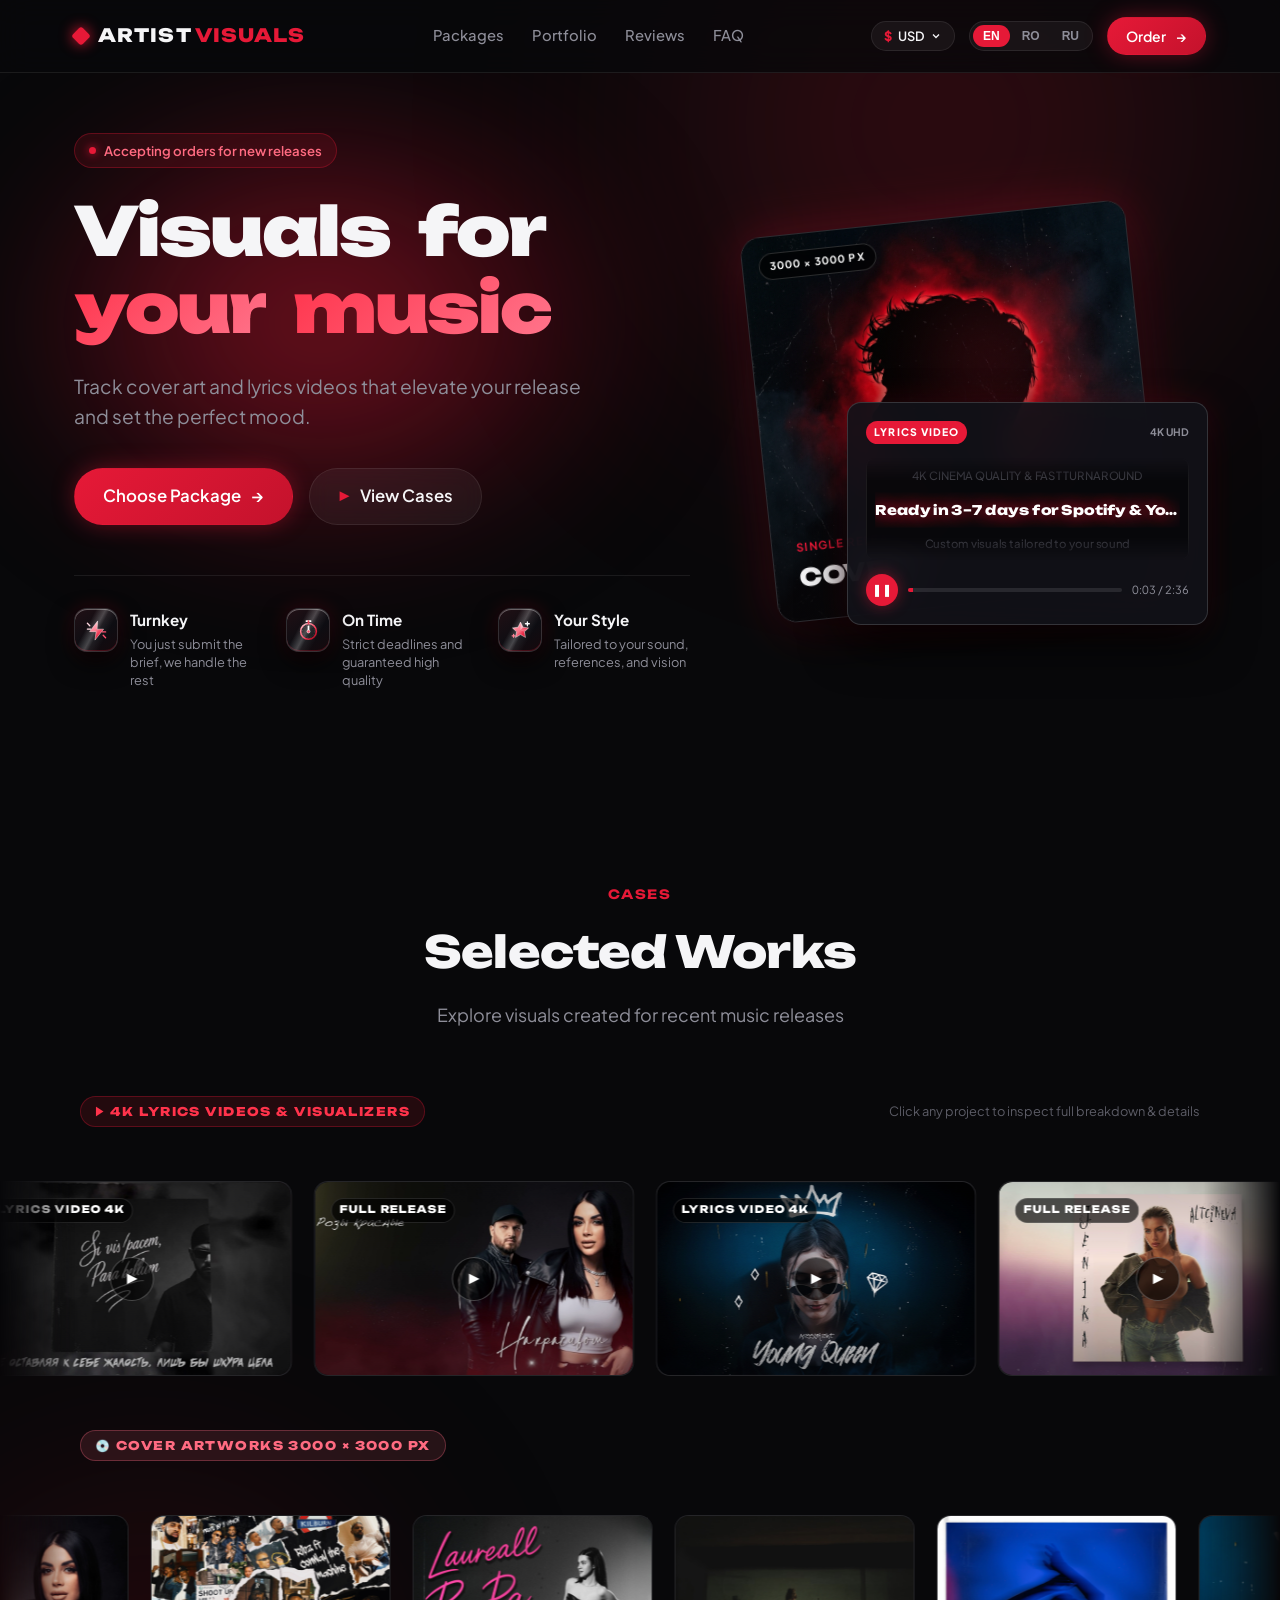
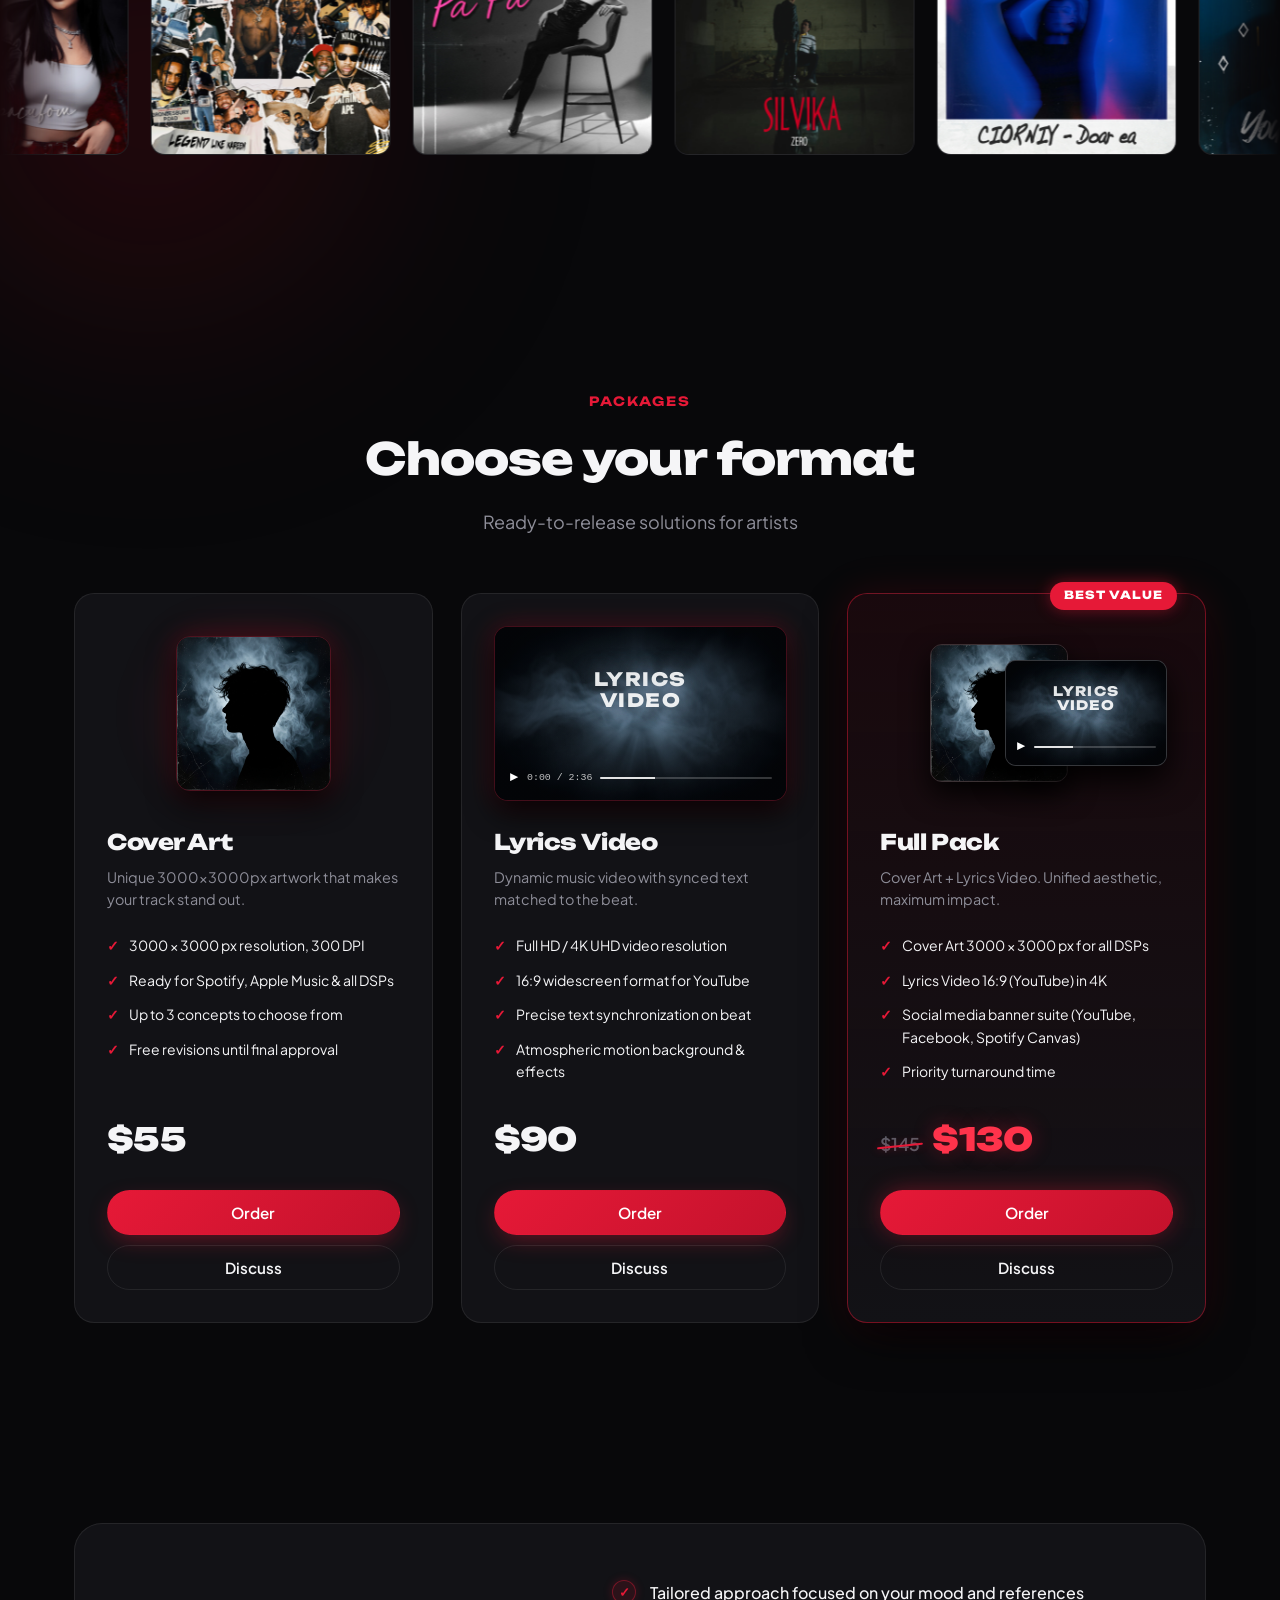
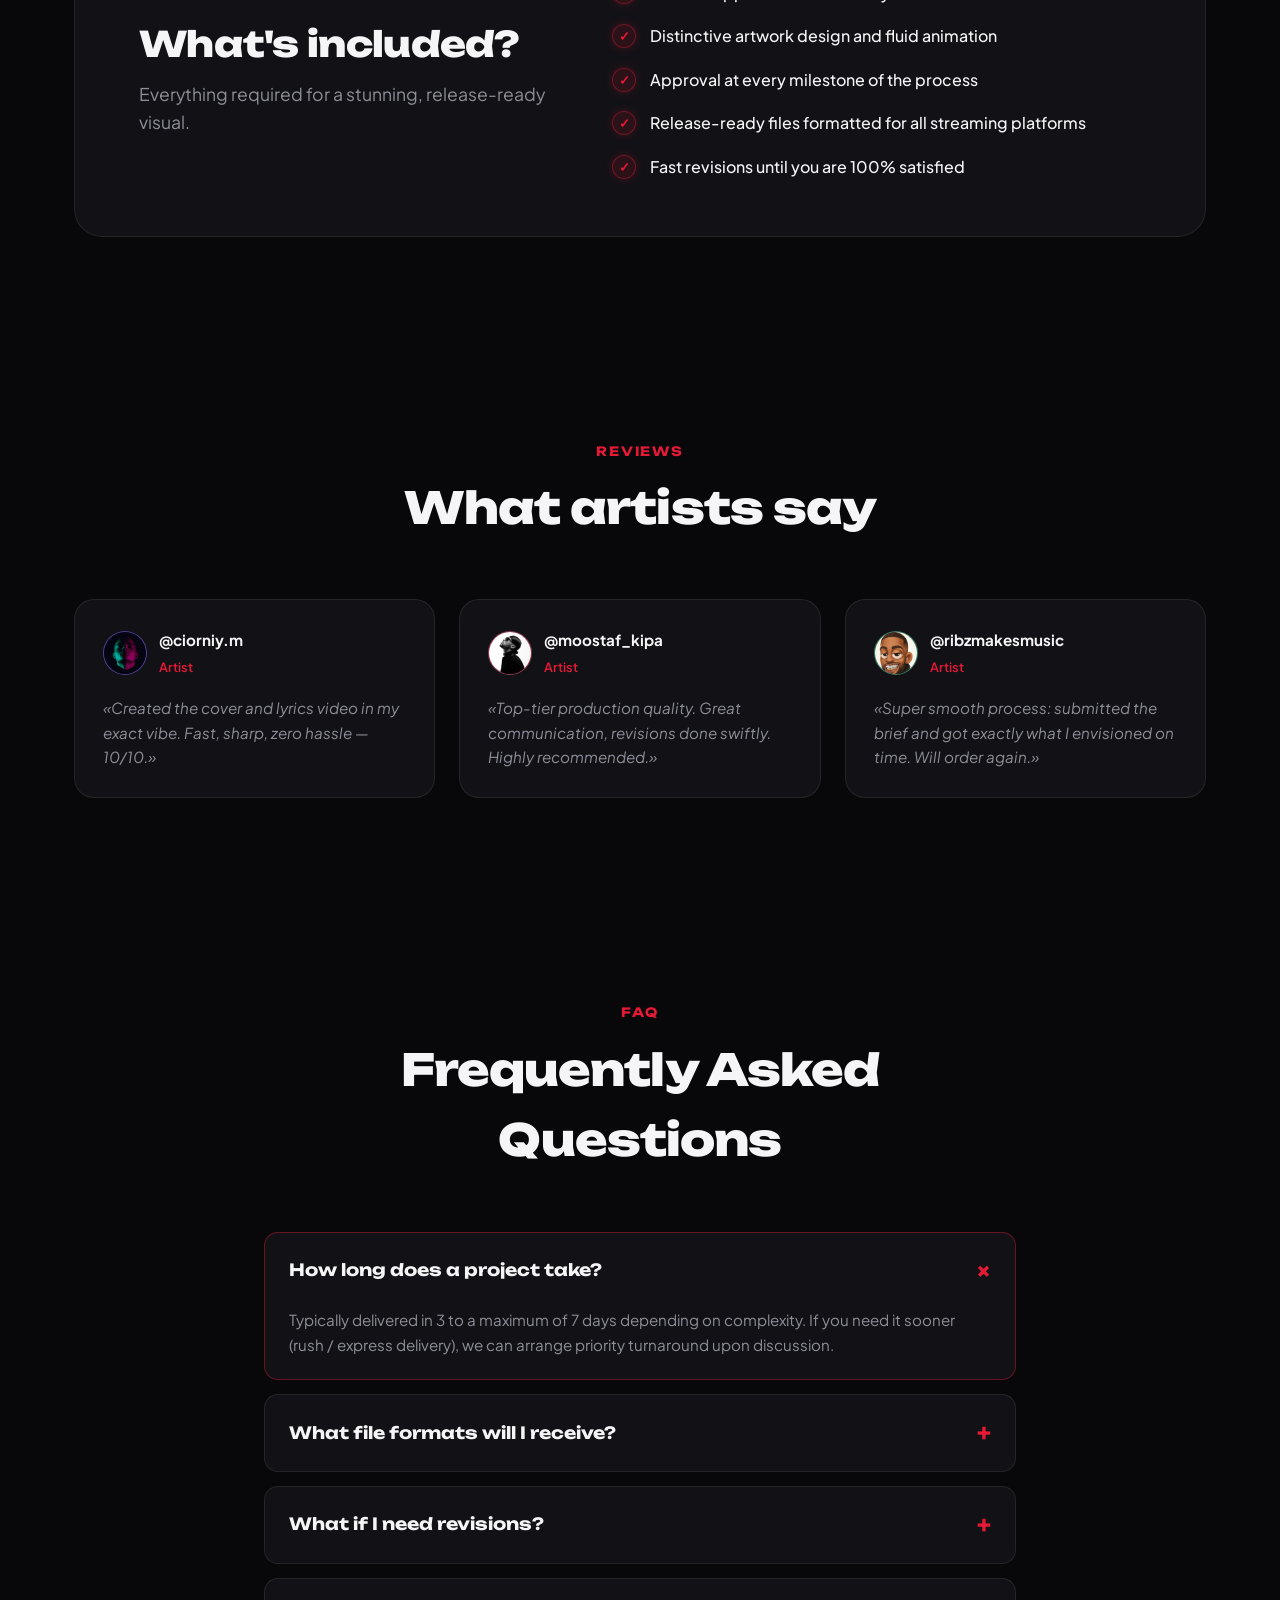
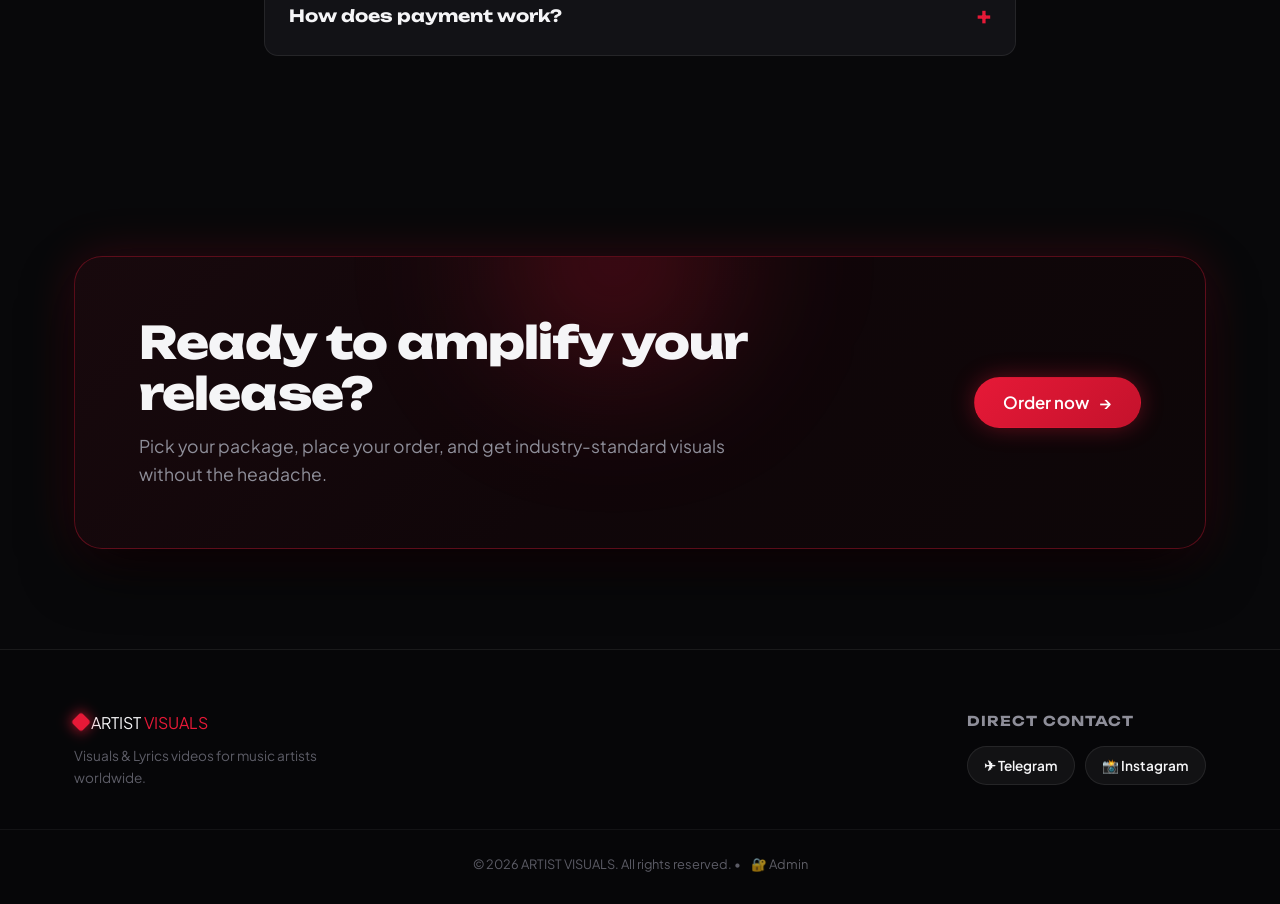
==== commit cc49ea76: "Add official square cover art for CIORNIY — Iubirea e o boală grea (Full Release Suite)" ====
--- a/index.html
+++ b/index.html
@@ -694,6 +694,28 @@
                 </div>
               </div>
 
+              <div class="marquee-card cover-card" data-project-id="ciorniy_iubirea">
+                <div class="cover-thumb-wrapper">
+                  <img src="assets/covers/thumbs/cover_ciorniy_iubirea.jpg" alt="CIORNIY Iubirea e o boală grea" loading="lazy">
+                  <div class="card-hover-overlay">
+                    <span class="hover-zoom-btn">🔍</span>
+                    <h4>CIORNIY — Iubirea e o boală grea</h4>
+                    <span class="hover-tag">3000 × 3000 PX</span>
+                  </div>
+                </div>
+              </div>
+
+              <div class="marquee-card cover-card" data-project-id="ciorniy_iubirea">
+                <div class="cover-thumb-wrapper">
+                  <img src="assets/covers/thumbs/cover_ciorniy_iubirea.jpg" alt="CIORNIY Iubirea e o boală grea" loading="lazy">
+                  <div class="card-hover-overlay">
+                    <span class="hover-zoom-btn">🔍</span>
+                    <h4>CIORNIY — Iubirea e o boală grea</h4>
+                    <span class="hover-tag">3000 × 3000 PX</span>
+                  </div>
+                </div>
+              </div>
+
               <!-- Cover C7 -->
               <div class="marquee-card cover-card" data-project-id="young_queen">
                 <div class="cover-thumb-wrapper">
@@ -792,6 +814,17 @@
                   <div class="card-hover-overlay">
                     <span class="hover-zoom-btn">🔍</span>
                     <h4>CIORNIY — Doar ea</h4>
+                    <span class="hover-tag">3000 × 3000 PX</span>
+                  </div>
+                </div>
+              </div>
+
+              <div class="marquee-card cover-card" data-project-id="ciorniy_iubirea">
+                <div class="cover-thumb-wrapper">
+                  <img src="assets/covers/thumbs/cover_ciorniy_iubirea.jpg" alt="CIORNIY Iubirea e o boală grea" loading="lazy">
+                  <div class="card-hover-overlay">
+                    <span class="hover-zoom-btn">🔍</span>
+                    <h4>CIORNIY — Iubirea e o boală grea</h4>
                     <span class="hover-tag">3000 × 3000 PX</span>
                   </div>
                 </div>
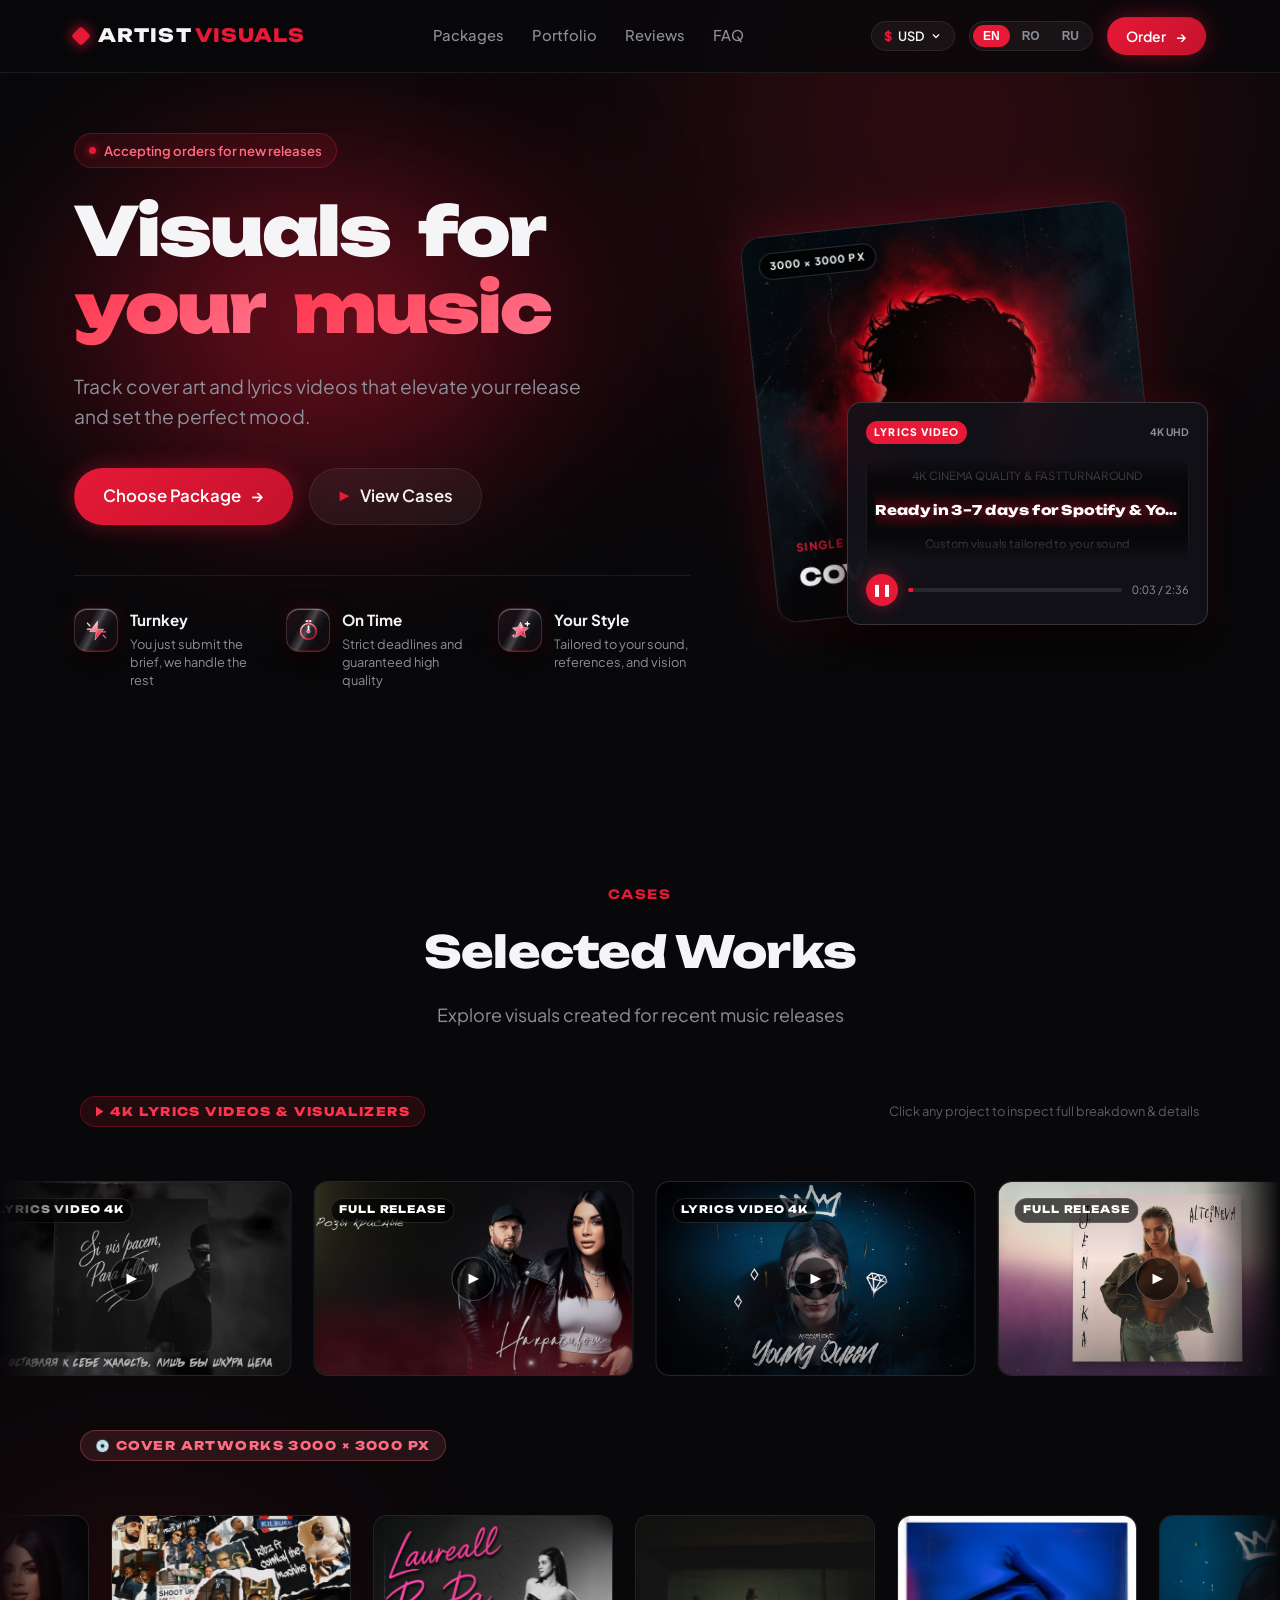
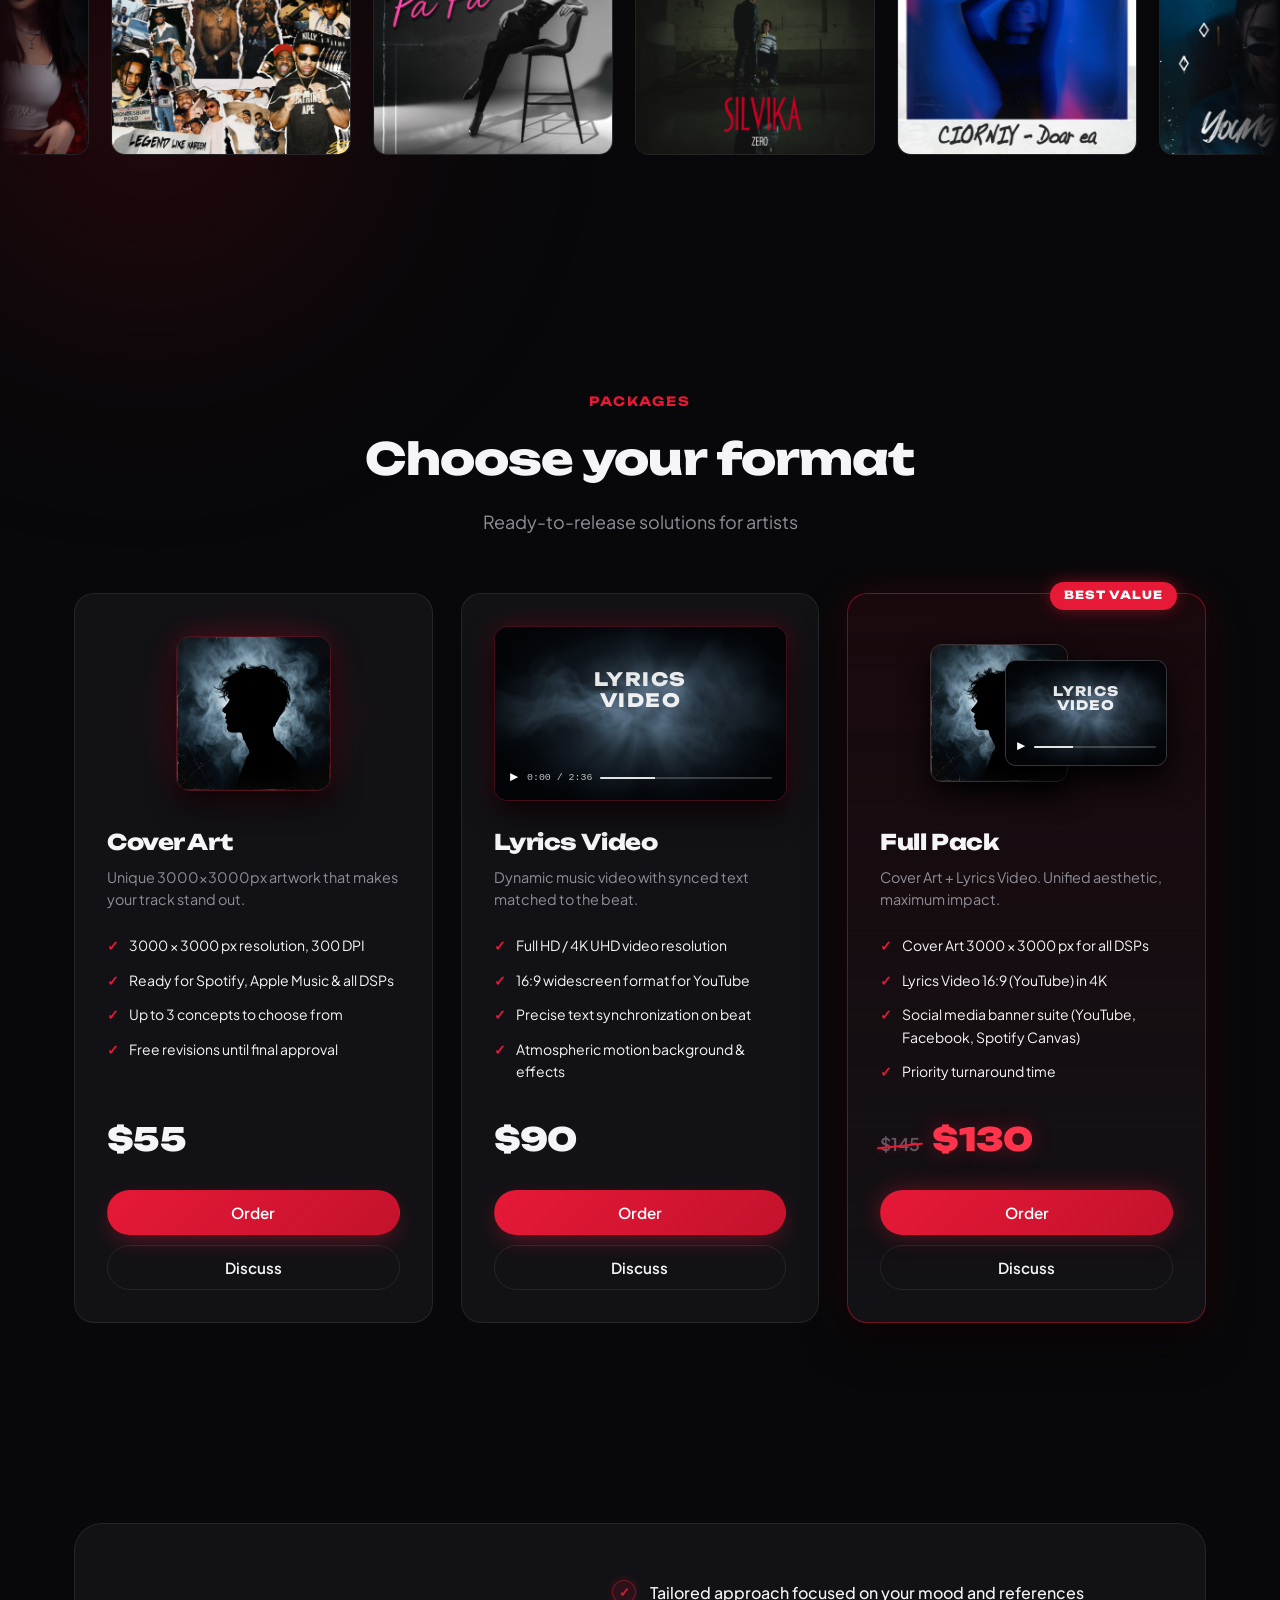
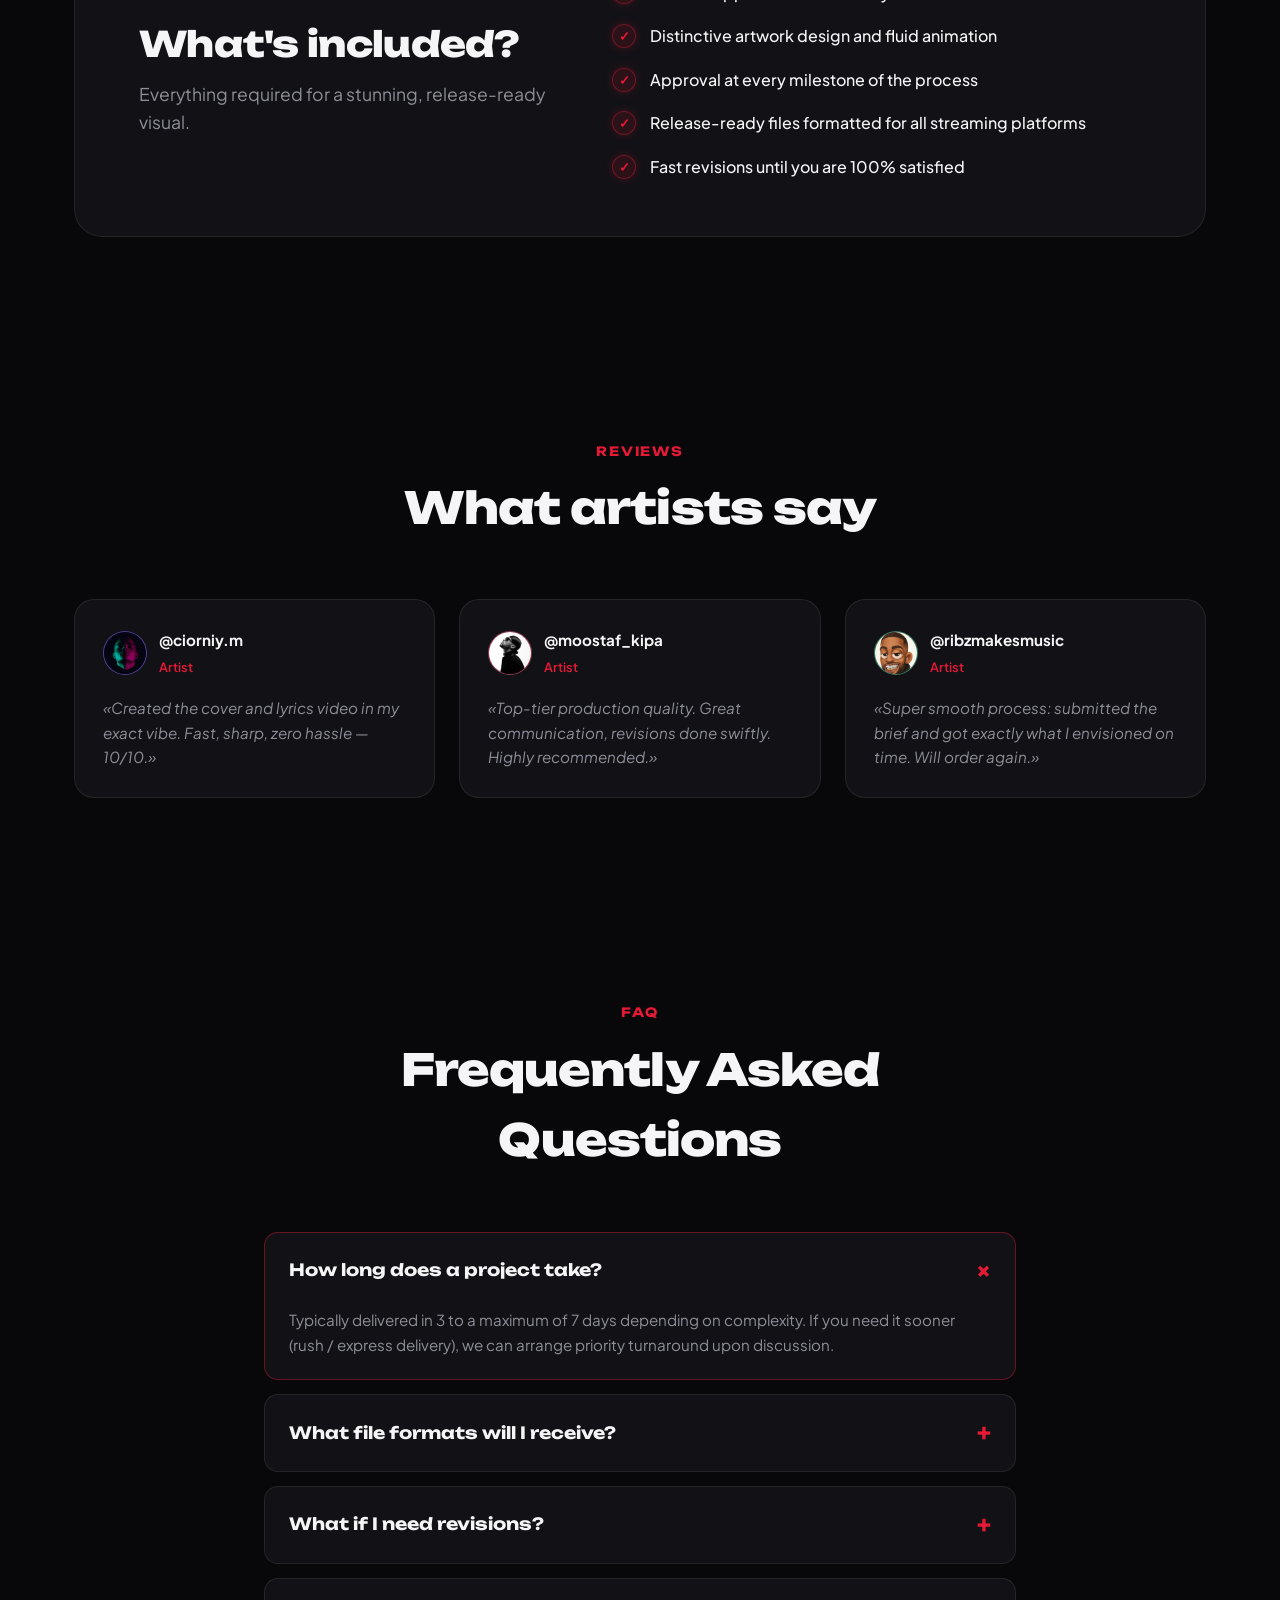
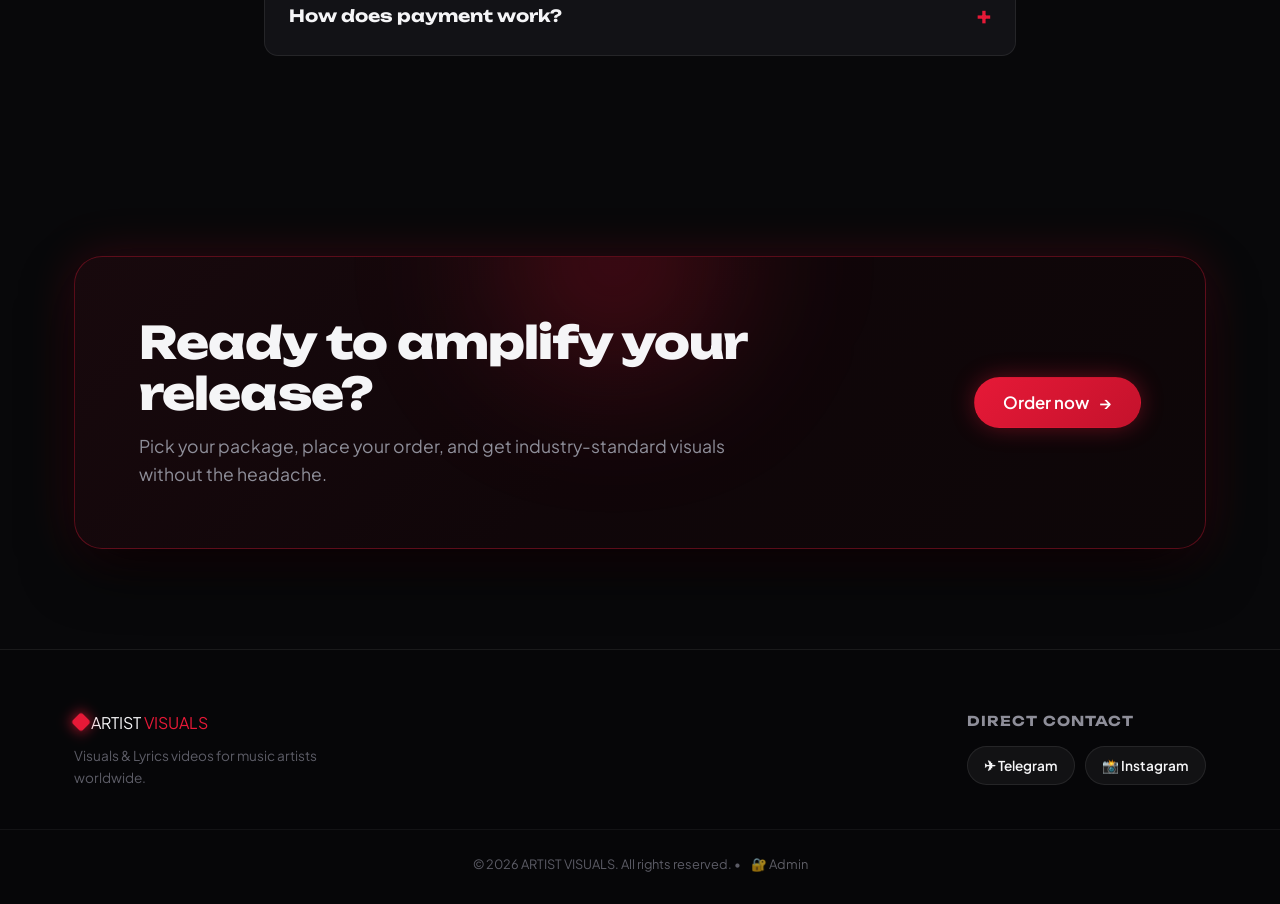
==== commit 02930d34: "Add new Full Release project: DYARA — Это не любовь — это глубже (4K video, 3000px cover, and promo " ====
--- a/index.html
+++ b/index.html
@@ -480,6 +480,18 @@
                 </div>
               </div>
 
+              <div class="marquee-card video-card" data-project-id="dyara">
+                <div class="card-thumb card-thumb-v2">
+                  <img class="card-video-bg" src="assets/videos/posters/video_dyara_poster.jpg" alt="DYARA — Это не любовь — это глубже" loading="lazy">
+                  <span class="card-play-btn">▶</span>
+                  <div class="card-badge-top">FULL RELEASE</div>
+                  <div class="card-overlay-bottom">
+                    <h4>DYARA — Это не любовь — это глубже</h4>
+                    <span>Lyrics Video + Cover Suite</span>
+                  </div>
+                </div>
+              </div>
+
               <div class="marquee-card video-card" data-project-id="young_queen">
                 <div class="card-thumb card-thumb-v6">
                   <img class="card-video-bg" src="assets/videos/posters/video_young_queen_poster.jpg" alt="MISSYRIGHT — Young Queen" loading="lazy">
@@ -577,6 +589,18 @@
                 </div>
               </div>
 
+              <div class="marquee-card video-card" data-project-id="dyara">
+                <div class="card-thumb card-thumb-v2">
+                  <img class="card-video-bg" src="assets/videos/posters/video_dyara_poster.jpg" alt="DYARA — Это не любовь — это глубже" loading="lazy">
+                  <span class="card-play-btn">▶</span>
+                  <div class="card-badge-top">FULL RELEASE</div>
+                  <div class="card-overlay-bottom">
+                    <h4>DYARA — Это не любовь — это глубже</h4>
+                    <span>Lyrics Video + Cover Suite</span>
+                  </div>
+                </div>
+              </div>
+
               <div class="marquee-card video-card" data-project-id="young_queen">
                 <div class="card-thumb card-thumb-v6">
                   <img class="card-video-bg" src="assets/videos/posters/video_young_queen_poster.jpg" alt="MISSYRIGHT — Young Queen" loading="lazy">
@@ -705,12 +729,12 @@
                 </div>
               </div>
 
-              <div class="marquee-card cover-card" data-project-id="ciorniy_iubirea">
-                <div class="cover-thumb-wrapper">
-                  <img src="assets/covers/thumbs/cover_ciorniy_iubirea.jpg" alt="CIORNIY Iubirea e o boală grea" loading="lazy">
-                  <div class="card-hover-overlay">
-                    <span class="hover-zoom-btn">🔍</span>
-                    <h4>CIORNIY — Iubirea e o boală grea</h4>
+              <div class="marquee-card cover-card" data-project-id="dyara">
+                <div class="cover-thumb-wrapper">
+                  <img src="assets/covers/thumbs/cover_dyara.jpg" alt="DYARA — Это не любовь — это глубже" loading="lazy">
+                  <div class="card-hover-overlay">
+                    <span class="hover-zoom-btn">🔍</span>
+                    <h4>DYARA — Это не любовь — это глубже</h4>
                     <span class="hover-tag">3000 × 3000 PX</span>
                   </div>
                 </div>
@@ -825,6 +849,17 @@
                   <div class="card-hover-overlay">
                     <span class="hover-zoom-btn">🔍</span>
                     <h4>CIORNIY — Iubirea e o boală grea</h4>
+                    <span class="hover-tag">3000 × 3000 PX</span>
+                  </div>
+                </div>
+              </div>
+
+              <div class="marquee-card cover-card" data-project-id="dyara">
+                <div class="cover-thumb-wrapper">
+                  <img src="assets/covers/thumbs/cover_dyara.jpg" alt="DYARA — Это не любовь — это глубже" loading="lazy">
+                  <div class="card-hover-overlay">
+                    <span class="hover-zoom-btn">🔍</span>
+                    <h4>DYARA — Это не любовь — это глубже</h4>
                     <span class="hover-tag">3000 × 3000 PX</span>
                   </div>
                 </div>
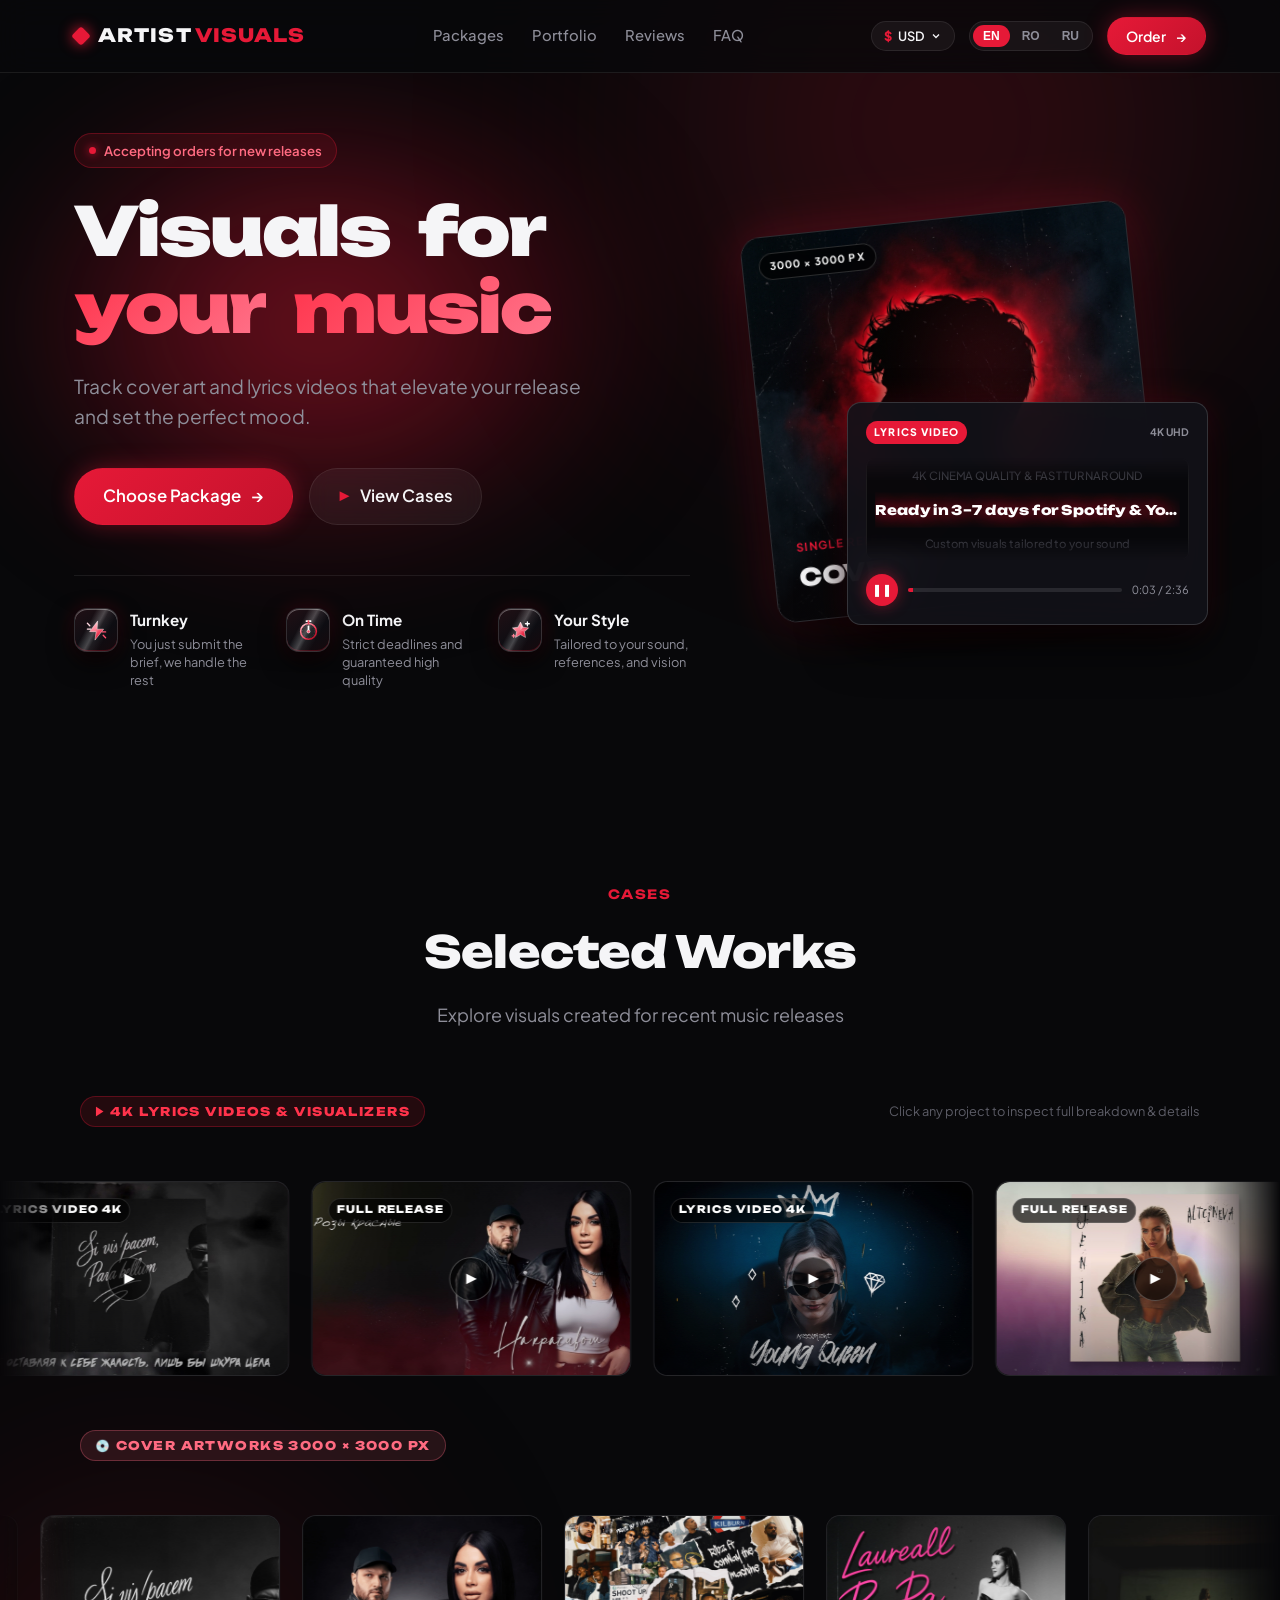
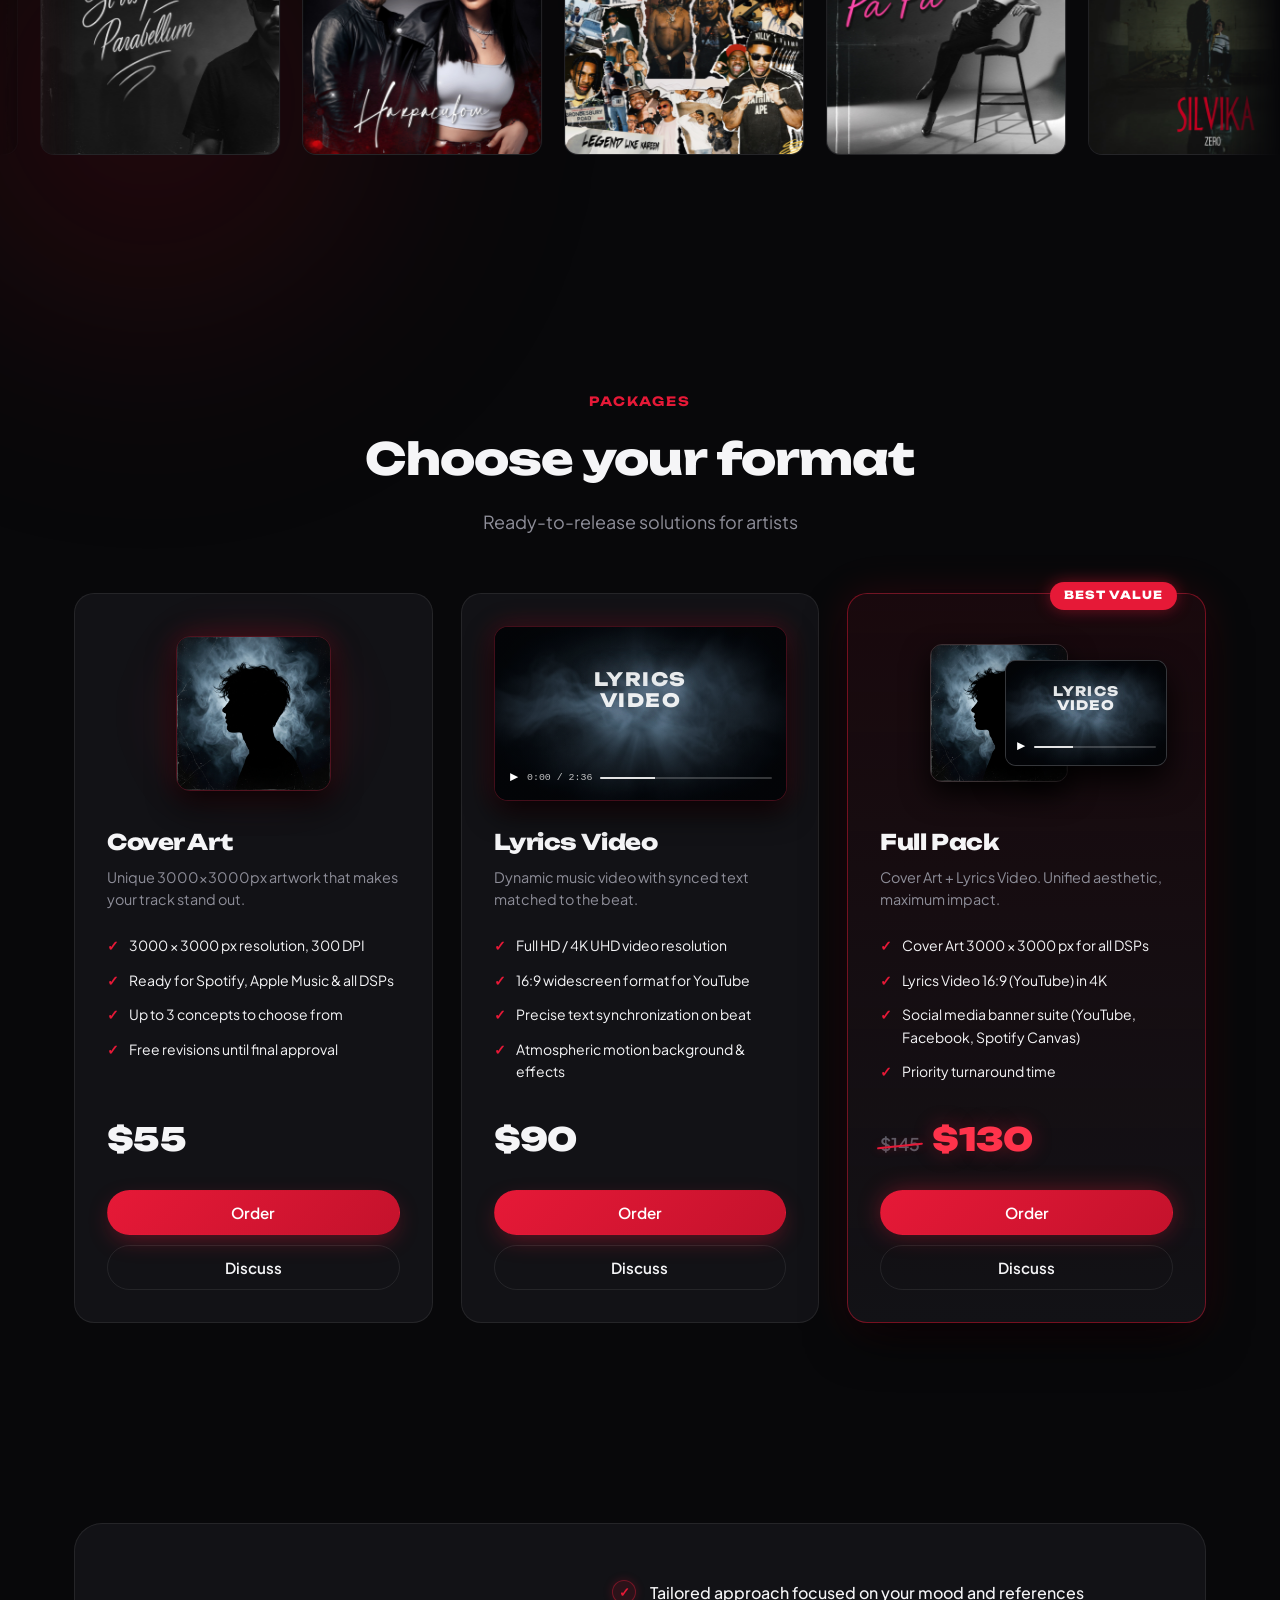
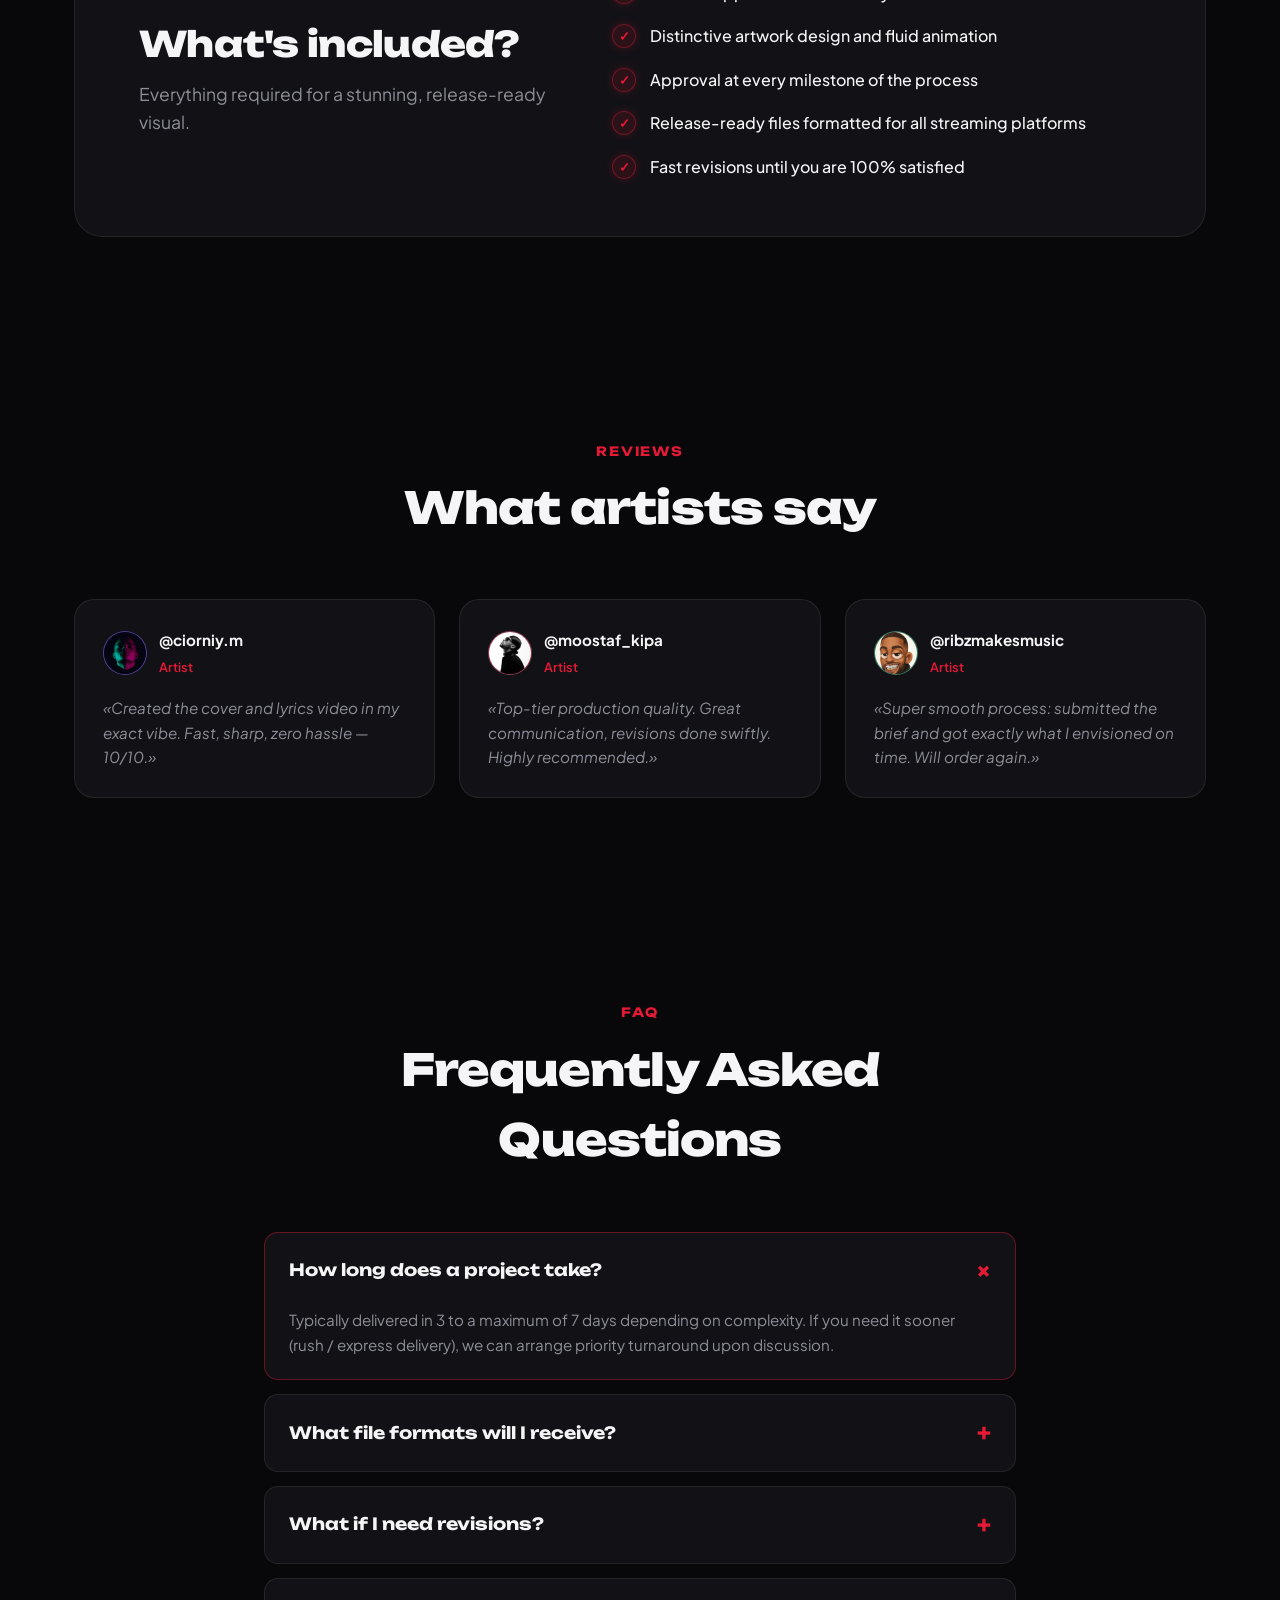
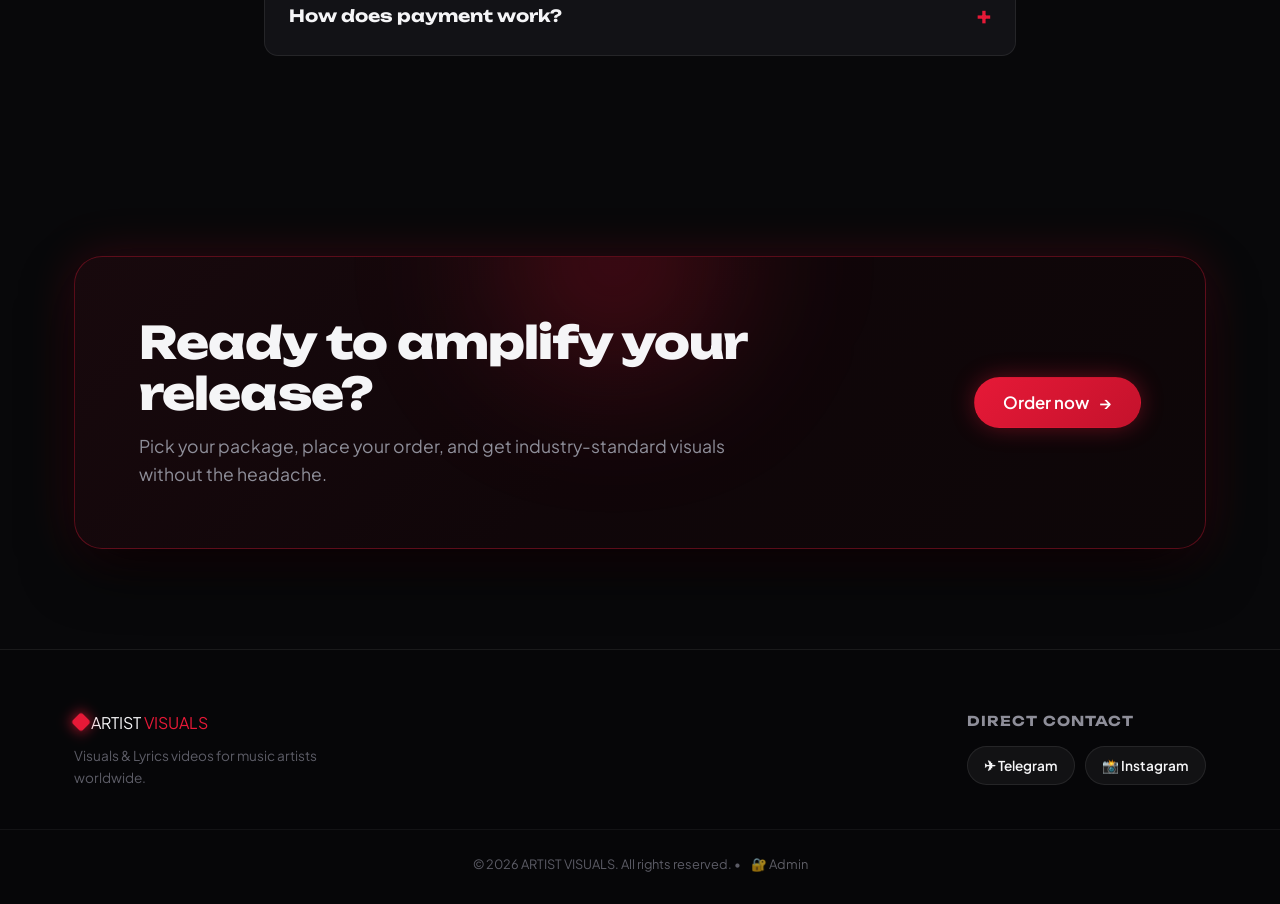
==== commit 28382f1b: "Bind official 3000px cover for MOOSTAF — Отпускаю (promote to Full Release Suite) and update Hooliga" ====
--- a/index.html
+++ b/index.html
@@ -424,10 +424,10 @@
                 <div class="card-thumb card-thumb-v1">
                   <img class="card-video-bg" src="assets/videos/posters/video_moostaf_poster.jpg" alt="MOOSTAF — Отпускаю" loading="lazy">
                   <span class="card-play-btn">▶</span>
-                  <div class="card-badge-top">LYRICS VIDEO 4K</div>
+                  <div class="card-badge-top">FULL RELEASE</div>
                   <div class="card-overlay-bottom">
                     <h4>MOOSTAF — Отпускаю</h4>
-                    <span>Lyrics Video 4K Master</span>
+                    <span>Lyrics Video + Cover Suite</span>
                   </div>
                 </div>
               </div>
@@ -533,10 +533,10 @@
                 <div class="card-thumb card-thumb-v1">
                   <img class="card-video-bg" src="assets/videos/posters/video_moostaf_poster.jpg" alt="MOOSTAF — Отпускаю" loading="lazy">
                   <span class="card-play-btn">▶</span>
-                  <div class="card-badge-top">LYRICS VIDEO 4K</div>
+                  <div class="card-badge-top">FULL RELEASE</div>
                   <div class="card-overlay-bottom">
                     <h4>MOOSTAF — Отпускаю</h4>
-                    <span>Lyrics Video 4K Master</span>
+                    <span>Lyrics Video + Cover Suite</span>
                   </div>
                 </div>
               </div>
@@ -776,6 +776,17 @@
                 </div>
               </div>
 
+              <div class="marquee-card cover-card" data-project-id="moostaf">
+                <div class="cover-thumb-wrapper">
+                  <img src="assets/covers/thumbs/cover_moostaf.jpg" alt="MOOSTAF — Отпускаю" loading="lazy">
+                  <div class="card-hover-overlay">
+                    <span class="hover-zoom-btn">🔍</span>
+                    <h4>MOOSTAF — Отпускаю</h4>
+                    <span class="hover-tag">3000 × 3000 PX</span>
+                  </div>
+                </div>
+              </div>
+
               <!-- Duplicated set for seamless loop -->
               <div class="marquee-card cover-card" data-project-id="parabellum">
                 <div class="cover-thumb-wrapper">
@@ -893,6 +904,17 @@
                   <div class="card-hover-overlay">
                     <span class="hover-zoom-btn">🔍</span>
                     <h4>MISSYRIGHT — Полюбила хулигана</h4>
+                    <span class="hover-tag">3000 × 3000 PX</span>
+                  </div>
+                </div>
+              </div>
+
+              <div class="marquee-card cover-card" data-project-id="moostaf">
+                <div class="cover-thumb-wrapper">
+                  <img src="assets/covers/thumbs/cover_moostaf.jpg" alt="MOOSTAF — Отпускаю" loading="lazy">
+                  <div class="card-hover-overlay">
+                    <span class="hover-zoom-btn">🔍</span>
+                    <h4>MOOSTAF — Отпускаю</h4>
                     <span class="hover-tag">3000 × 3000 PX</span>
                   </div>
                 </div>
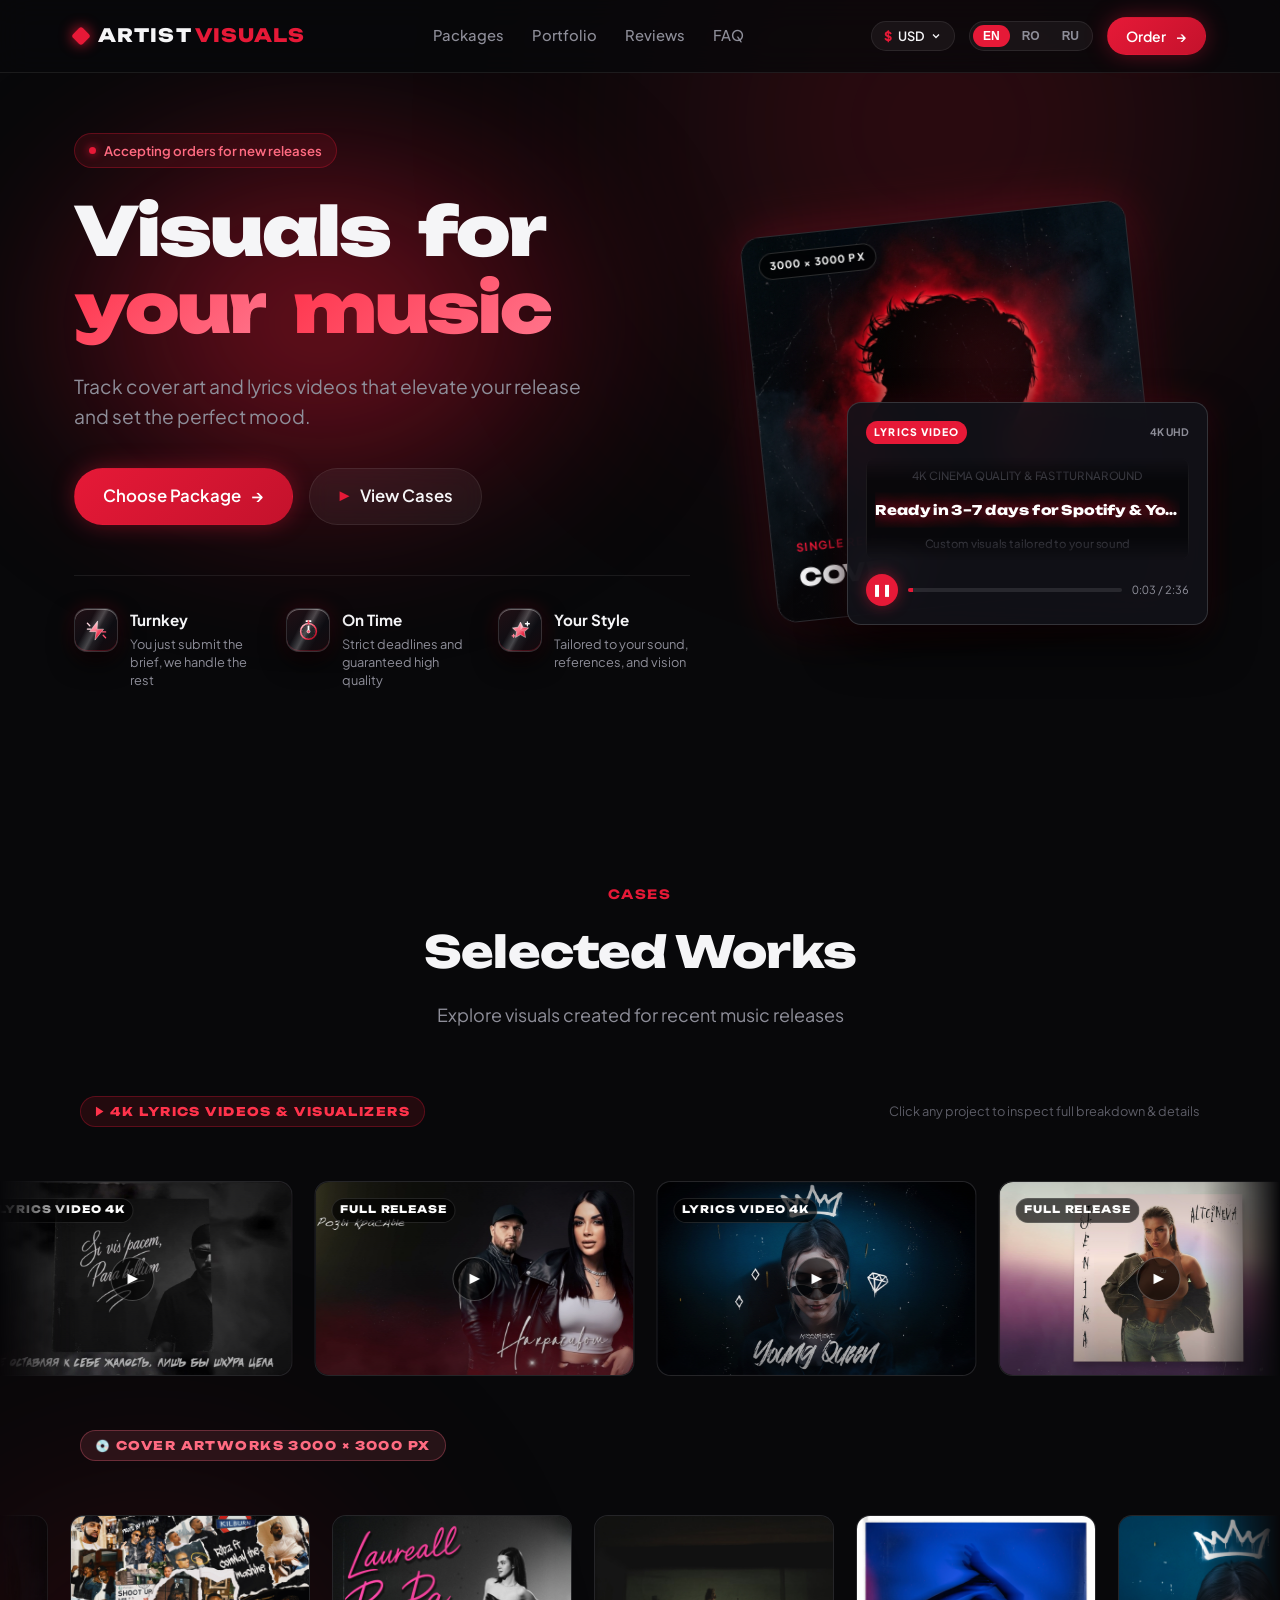
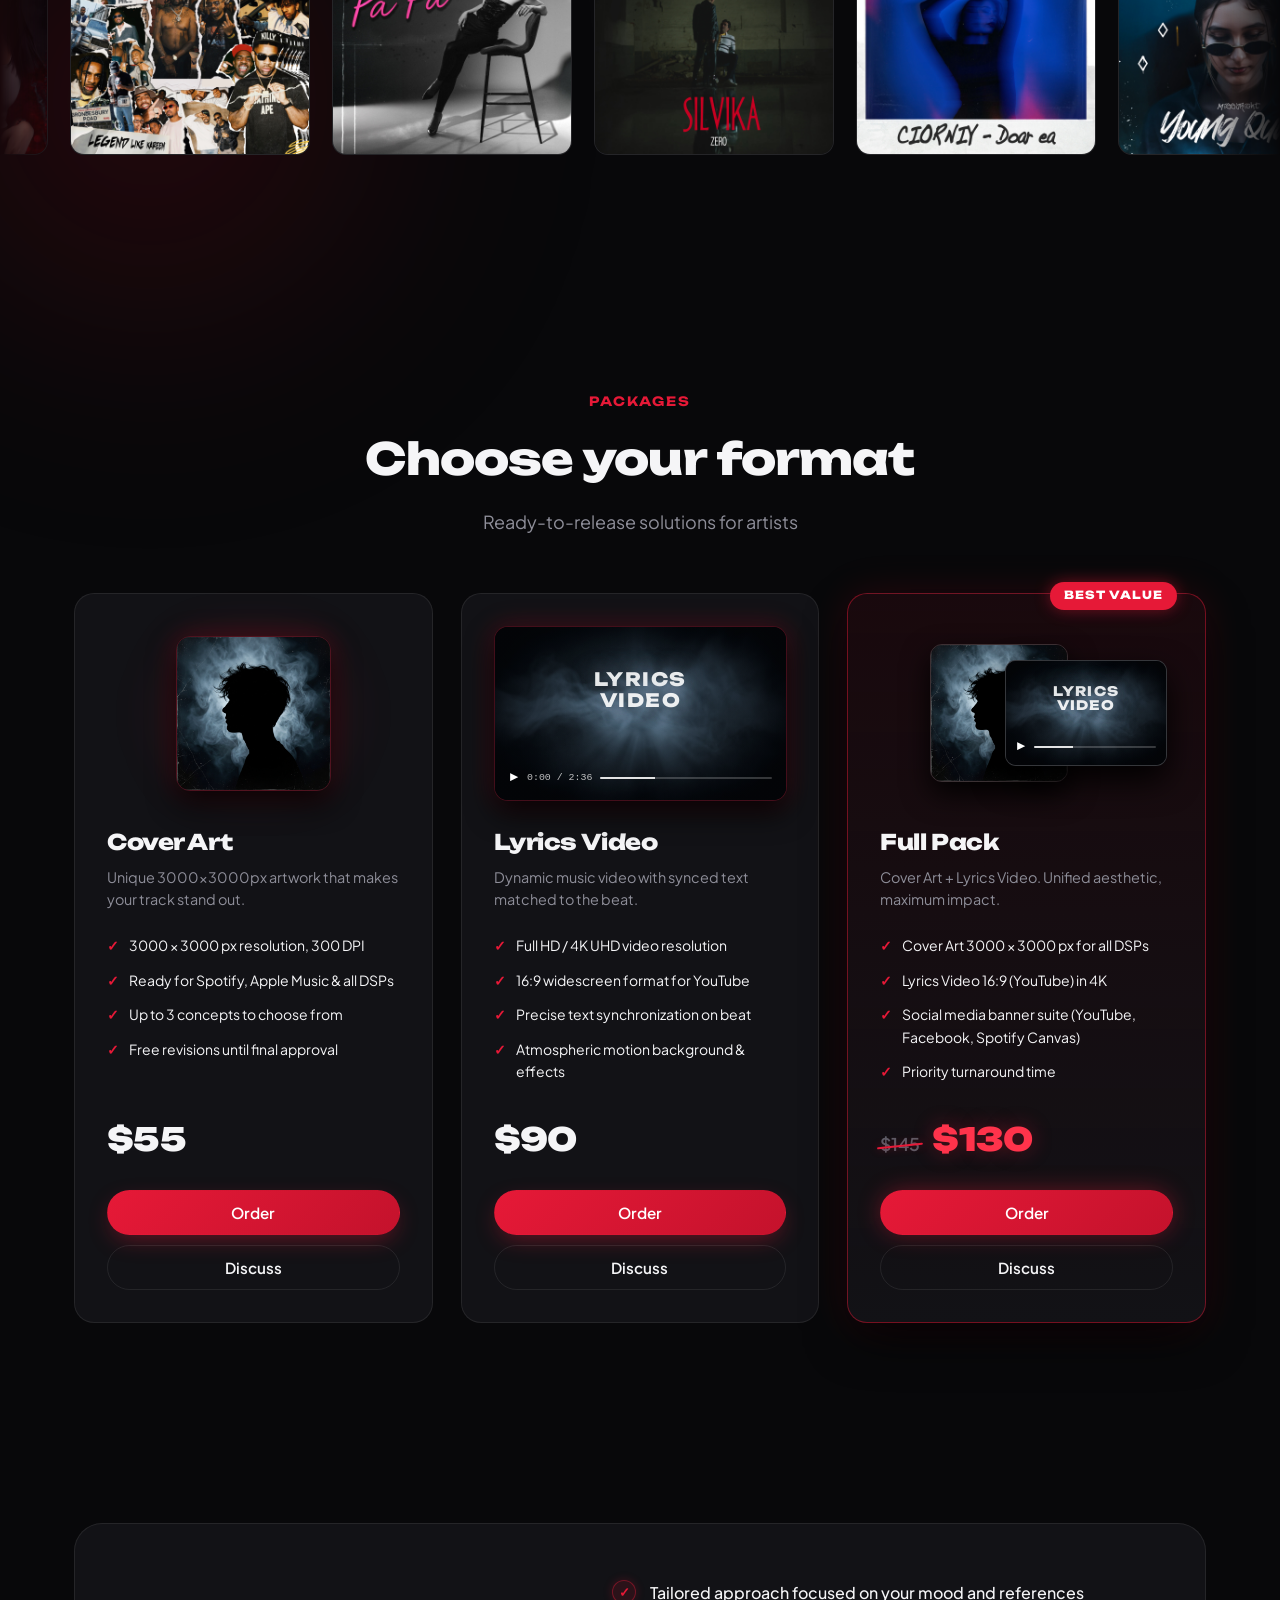
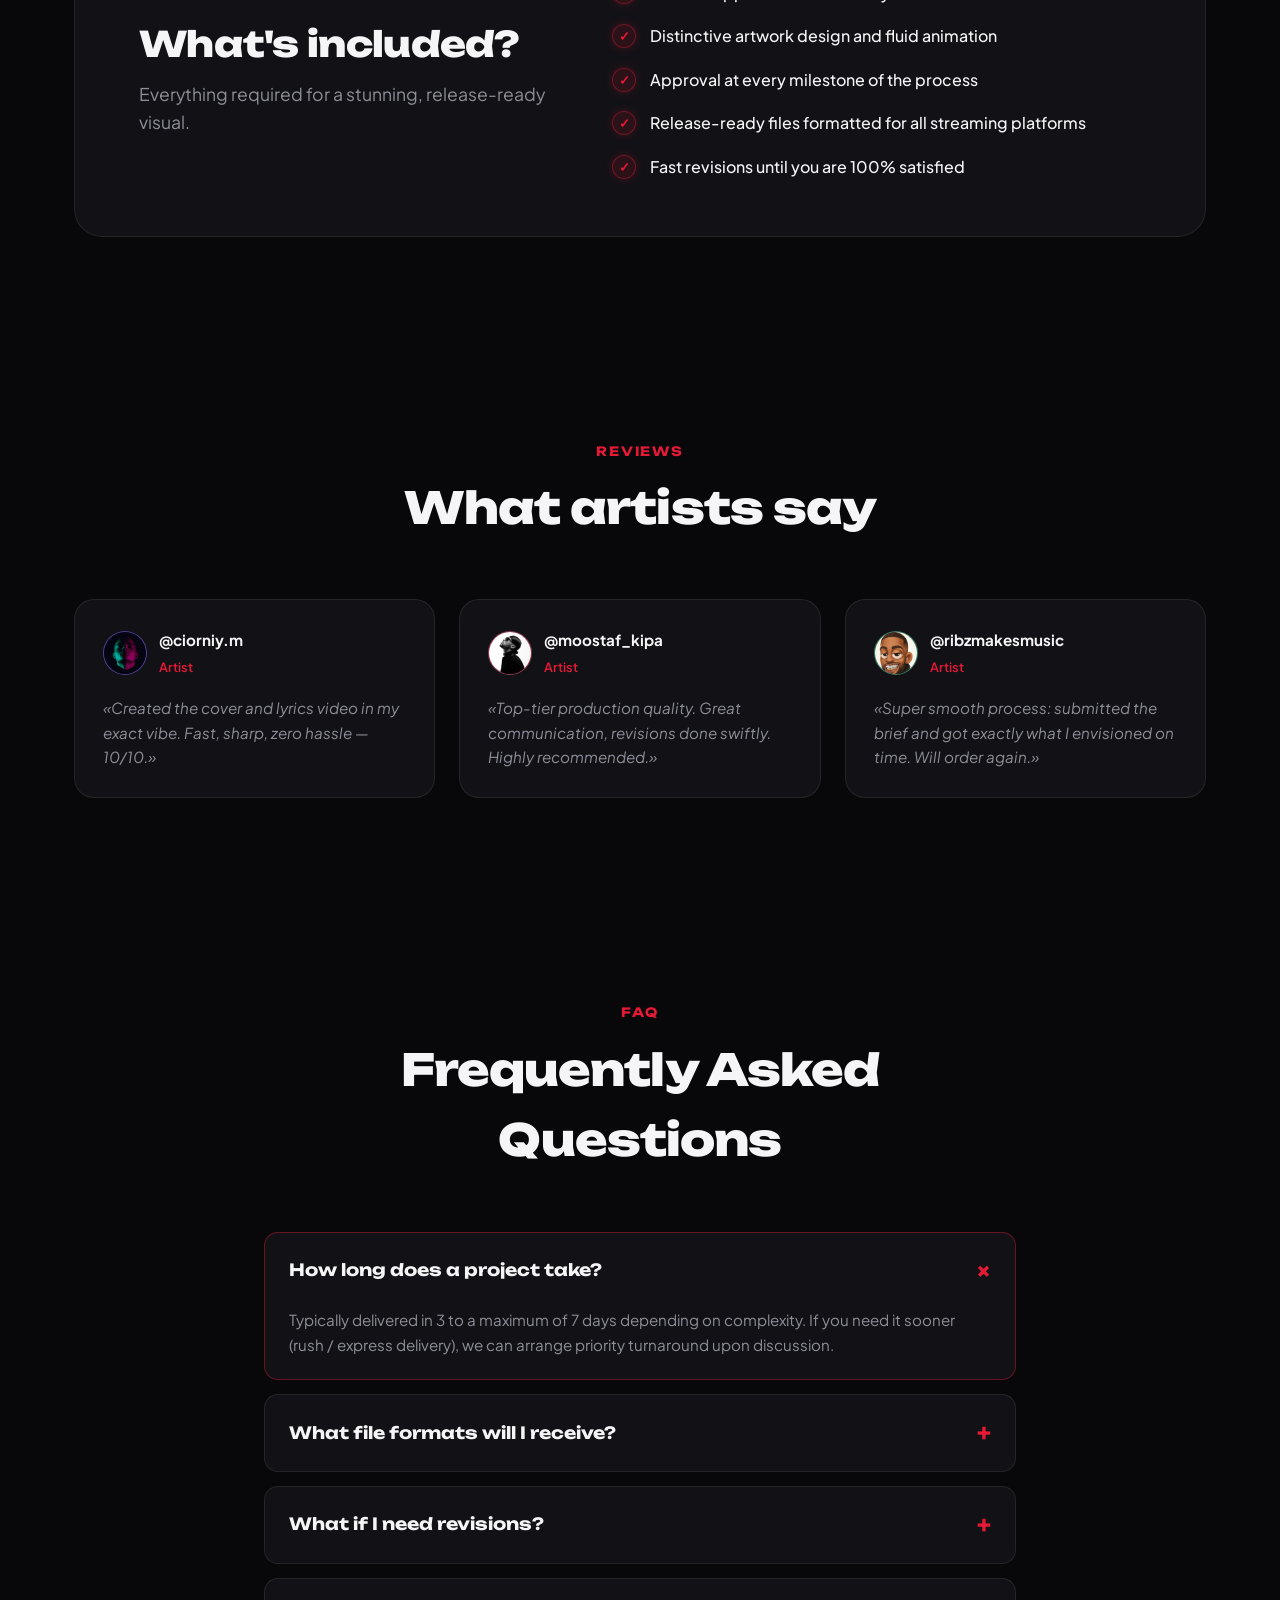
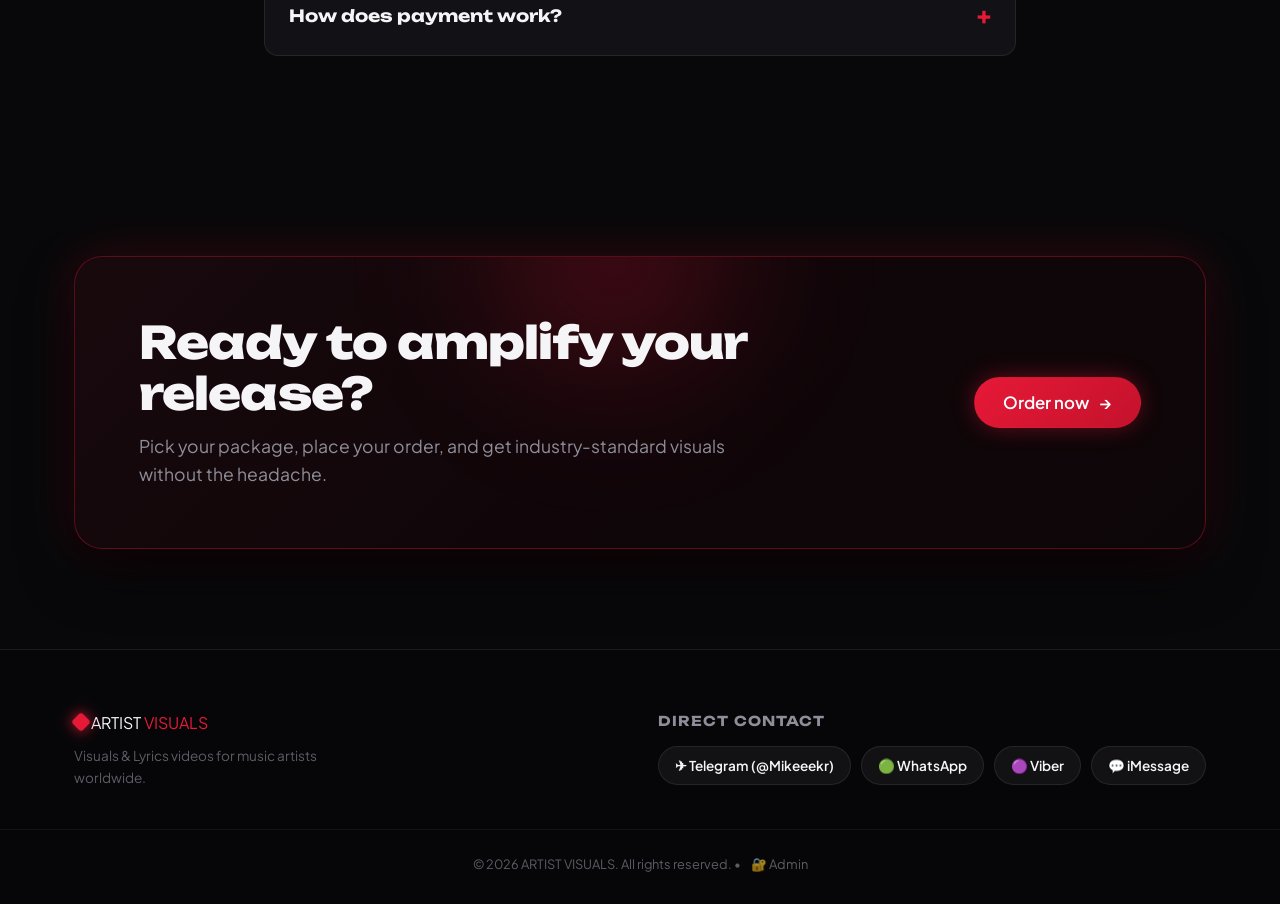
==== commit 08b7c775: "Update official contacts: Telegram @Mikeeekr, WhatsApp, Viber, and iMessage (+37376007932)" ====
--- a/index.html
+++ b/index.html
@@ -1068,11 +1068,17 @@
       <div class="footer-contacts">
         <h5 data-i18n="footer.contactsTitle">Прямая связь</h5>
         <div class="social-links">
-          <a href="https://t.me/mikekr260698" target="_blank" rel="noopener" class="social-pill">
-            <span>✈ Telegram</span>
+          <a href="https://t.me/Mikeeekr" target="_blank" rel="noopener" class="social-pill" title="Telegram @Mikeeekr">
+            <span>✈ Telegram (@Mikeeekr)</span>
           </a>
-          <a href="https://instagram.com" target="_blank" rel="noopener" class="social-pill">
-            <span>📸 Instagram</span>
+          <a href="https://wa.me/37376007932" target="_blank" rel="noopener" class="social-pill" title="WhatsApp +37376007932">
+            <span>🟢 WhatsApp</span>
+          </a>
+          <a href="viber://chat?number=%2B37376007932" target="_blank" rel="noopener" class="social-pill" title="Viber +37376007932">
+            <span>🟣 Viber</span>
+          </a>
+          <a href="sms:+37376007932" class="social-pill" title="iMessage +37376007932">
+            <span>💬 iMessage</span>
           </a>
         </div>
       </div>
@@ -1207,7 +1213,7 @@
           <a id="payNowDirectBtn" href="https://revolut.me/mikekr" target="_blank" rel="noopener" class="btn btn-primary btn-block btn-glow" style="display: none;">
             <span data-i18n="modal.success.payNowBtn">💳 Оплатить заказ онлайн</span>
           </a>
-          <a id="telegramDirectLink" href="https://t.me/mikekr260698" target="_blank" rel="noopener" class="btn btn-secondary btn-block">
+          <a id="telegramDirectLink" href="https://t.me/Mikeeekr" target="_blank" rel="noopener" class="btn btn-secondary btn-block">
             <span>✈ Отправить бриф в Telegram</span>
           </a>
           <button type="button" class="btn btn-outline btn-block" data-close="orderModal">
@@ -1237,29 +1243,38 @@
         </p>
 
         <div class="direct-contact-list">
-          <a href="https://t.me/mikekr260698" target="_blank" rel="noopener" class="direct-btn direct-telegram">
+          <a href="https://t.me/Mikeeekr" target="_blank" rel="noopener" class="direct-btn direct-telegram">
             <div class="direct-icon">✈</div>
             <div class="direct-info">
               <h4>Telegram</h4>
-              <span data-i18n="modal.discuss.fastest">Самый быстрый ответ (~15 мин)</span>
+              <span>@Mikeeekr • <span data-i18n="modal.discuss.fastest">Самый быстрый ответ (~15 мин)</span></span>
             </div>
             <span class="direct-arrow">→</span>
           </a>
 
-          <a href="https://instagram.com" target="_blank" rel="noopener" class="direct-btn direct-instagram">
-            <div class="direct-icon">📸</div>
-            <div class="direct-info">
-              <h4>Instagram Direct</h4>
-              <span data-i18n="modal.discuss.portfolio">Смотри сторис и портфолио</span>
-            </div>
-            <span class="direct-arrow">→</span>
-          </a>
-
-          <a href="https://wa.me/" target="_blank" rel="noopener" class="direct-btn direct-whatsapp">
+          <a href="https://wa.me/37376007932" target="_blank" rel="noopener" class="direct-btn direct-whatsapp">
             <div class="direct-icon">🟢</div>
             <div class="direct-info">
               <h4>WhatsApp</h4>
-              <span data-i18n="modal.discuss.messages">Голосовые и файлы</span>
+              <span>+373 76 007 932 • <span data-i18n="modal.discuss.messages">Голосовые и файлы</span></span>
+            </div>
+            <span class="direct-arrow">→</span>
+          </a>
+
+          <a href="viber://chat?number=%2B37376007932" target="_blank" rel="noopener" class="direct-btn direct-viber">
+            <div class="direct-icon">🟣</div>
+            <div class="direct-info">
+              <h4>Viber</h4>
+              <span>+373 76 007 932</span>
+            </div>
+            <span class="direct-arrow">→</span>
+          </a>
+
+          <a href="sms:+37376007932" class="direct-btn direct-imessage">
+            <div class="direct-icon">💬</div>
+            <div class="direct-info">
+              <h4>iMessage</h4>
+              <span>+373 76 007 932</span>
             </div>
             <span class="direct-arrow">→</span>
           </a>
@@ -1298,7 +1313,7 @@
               <span data-i18n="project.orderBtn">Заказать такой же формат</span>
               <span class="btn-arrow">→</span>
             </button>
-            <a href="https://t.me/mikekr260698" target="_blank" rel="noopener" class="btn btn-outline btn-block">
+            <a href="https://t.me/Mikeeekr" target="_blank" rel="noopener" class="btn btn-outline btn-block">
               <span>✈ Обсудить идею в Telegram</span>
             </a>
           </div>
--- a/style.css
+++ b/style.css
@@ -2877,6 +2877,8 @@
 .direct-telegram:hover { border-color: #229ed9; box-shadow: 0 0 20px rgba(34, 158, 217, 0.25); }
 .direct-instagram:hover { border-color: #e1306c; box-shadow: 0 0 20px rgba(225, 48, 108, 0.25); }
 .direct-whatsapp:hover { border-color: #25d366; box-shadow: 0 0 20px rgba(37, 211, 102, 0.25); }
+.direct-viber:hover { border-color: #7360f2; box-shadow: 0 0 20px rgba(115, 96, 242, 0.25); }
+.direct-imessage:hover { border-color: #007aff; box-shadow: 0 0 20px rgba(0, 122, 255, 0.25); }
 
 .direct-icon {
   font-size: 1.4rem;
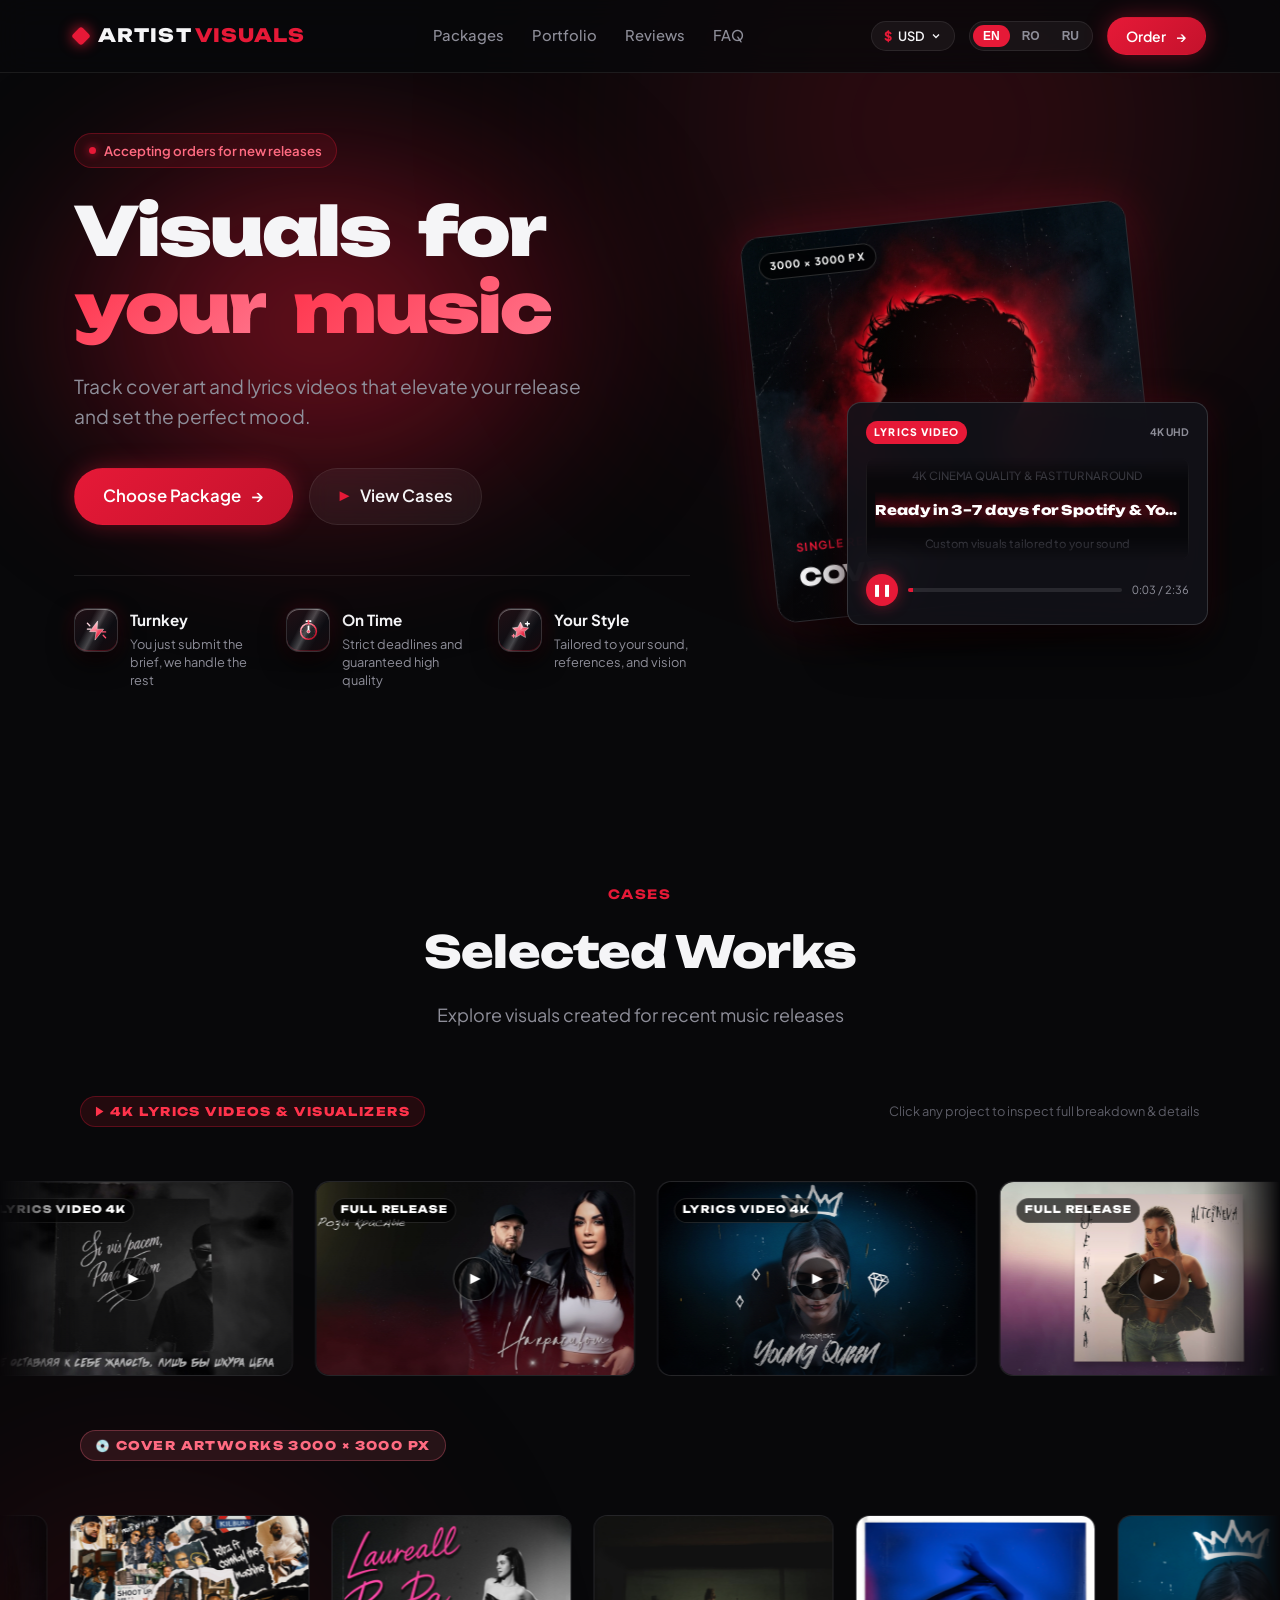
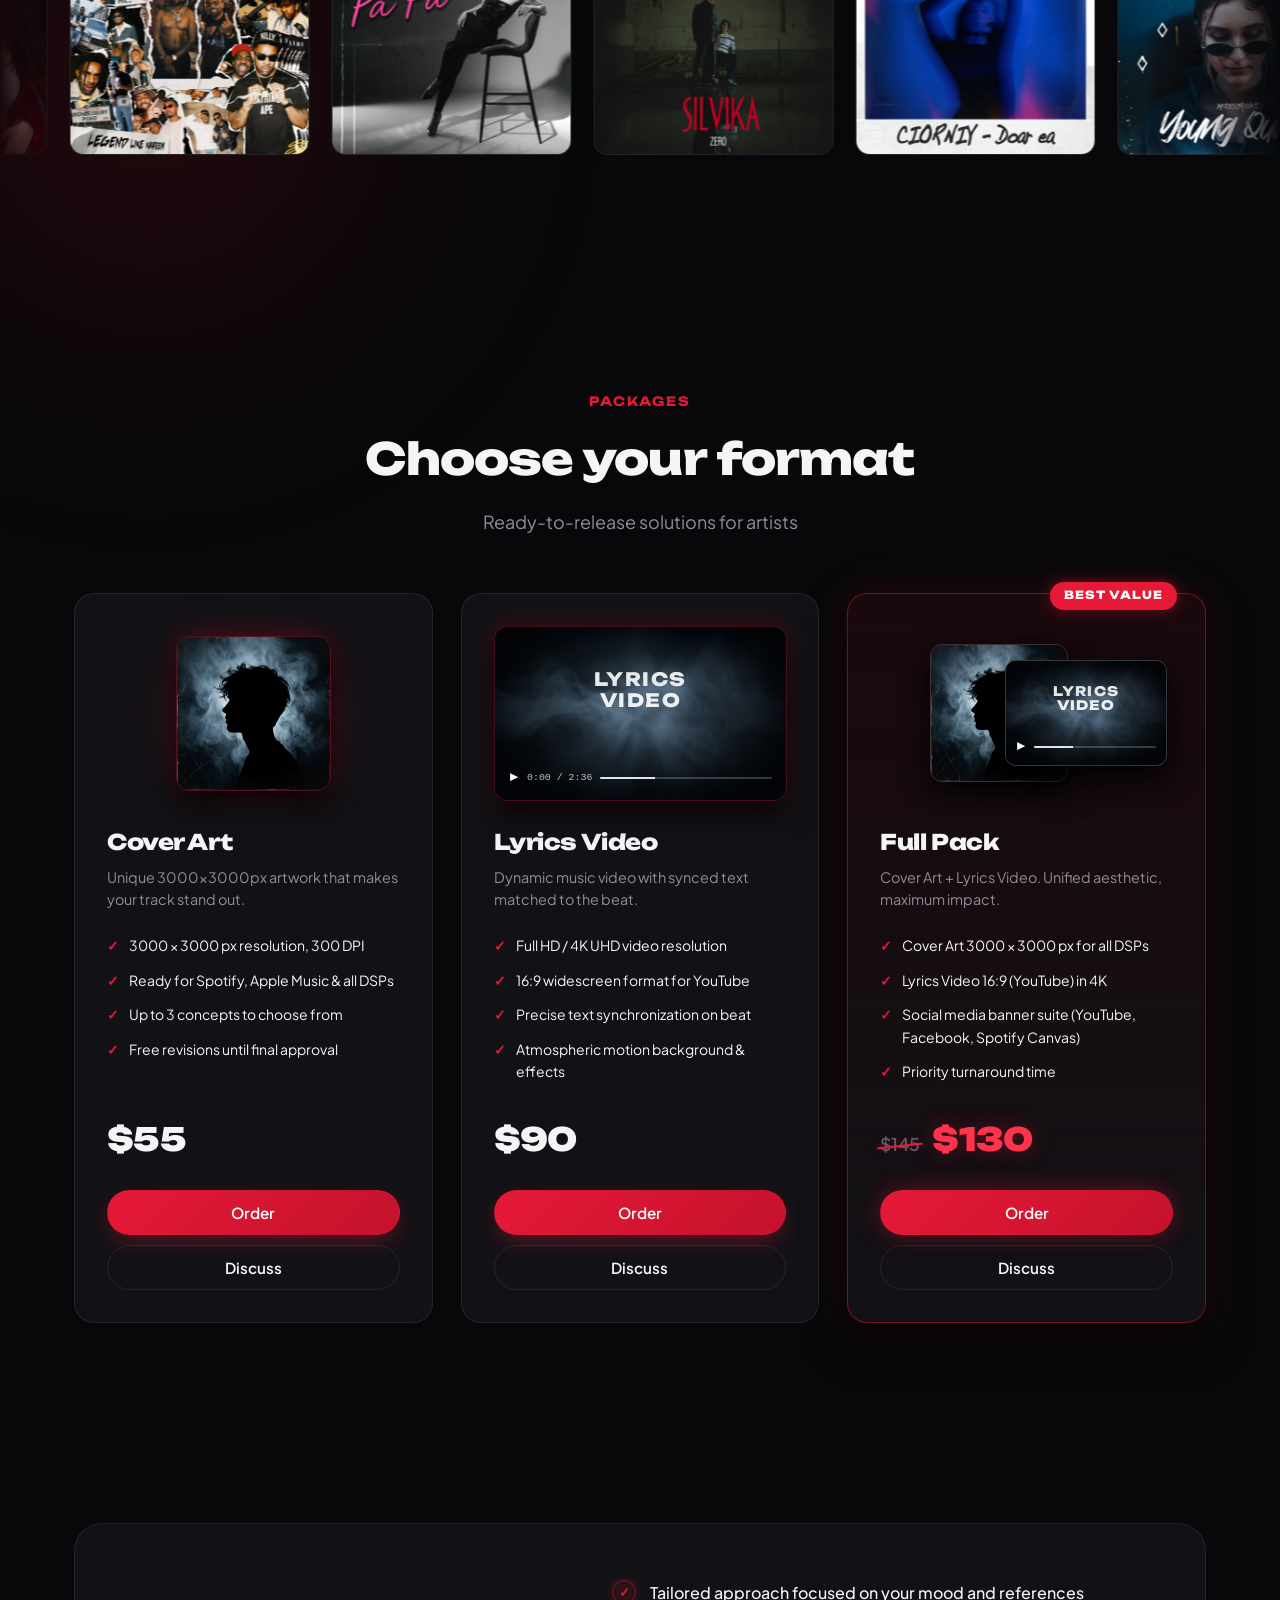
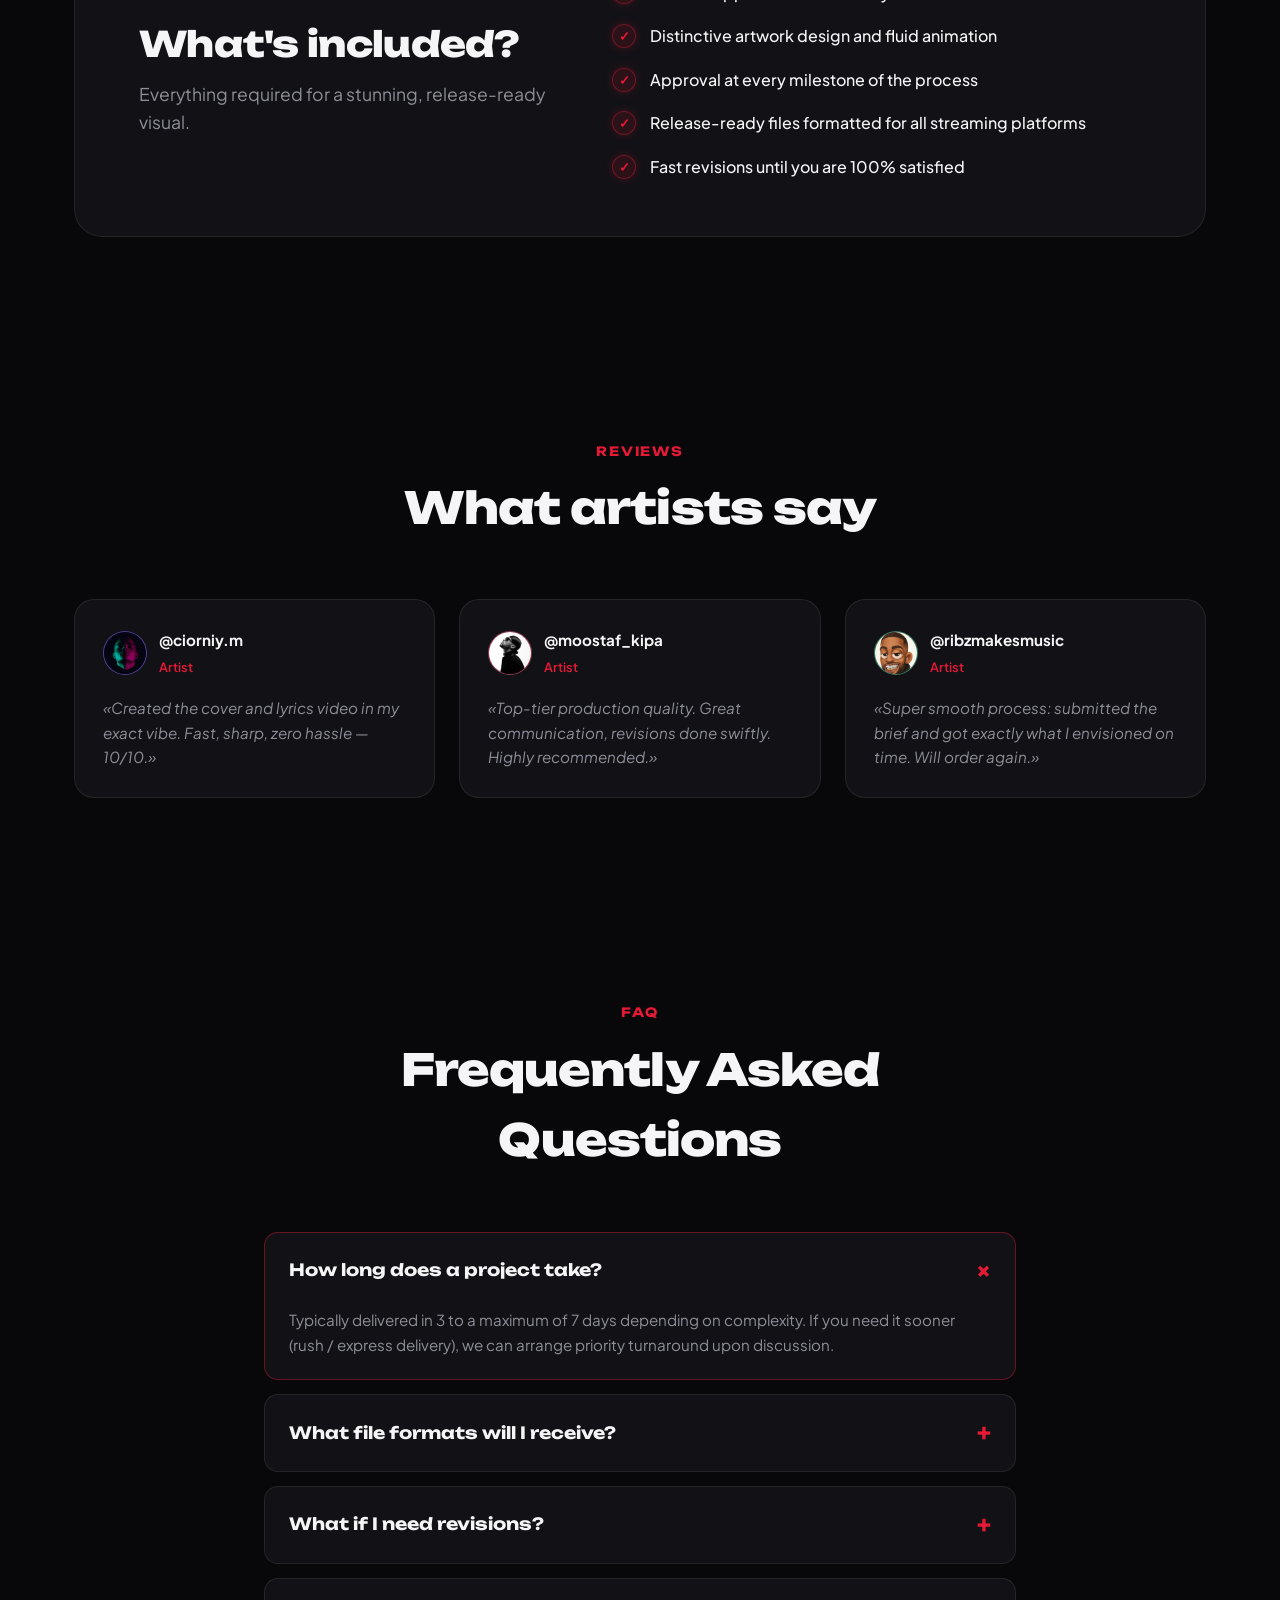
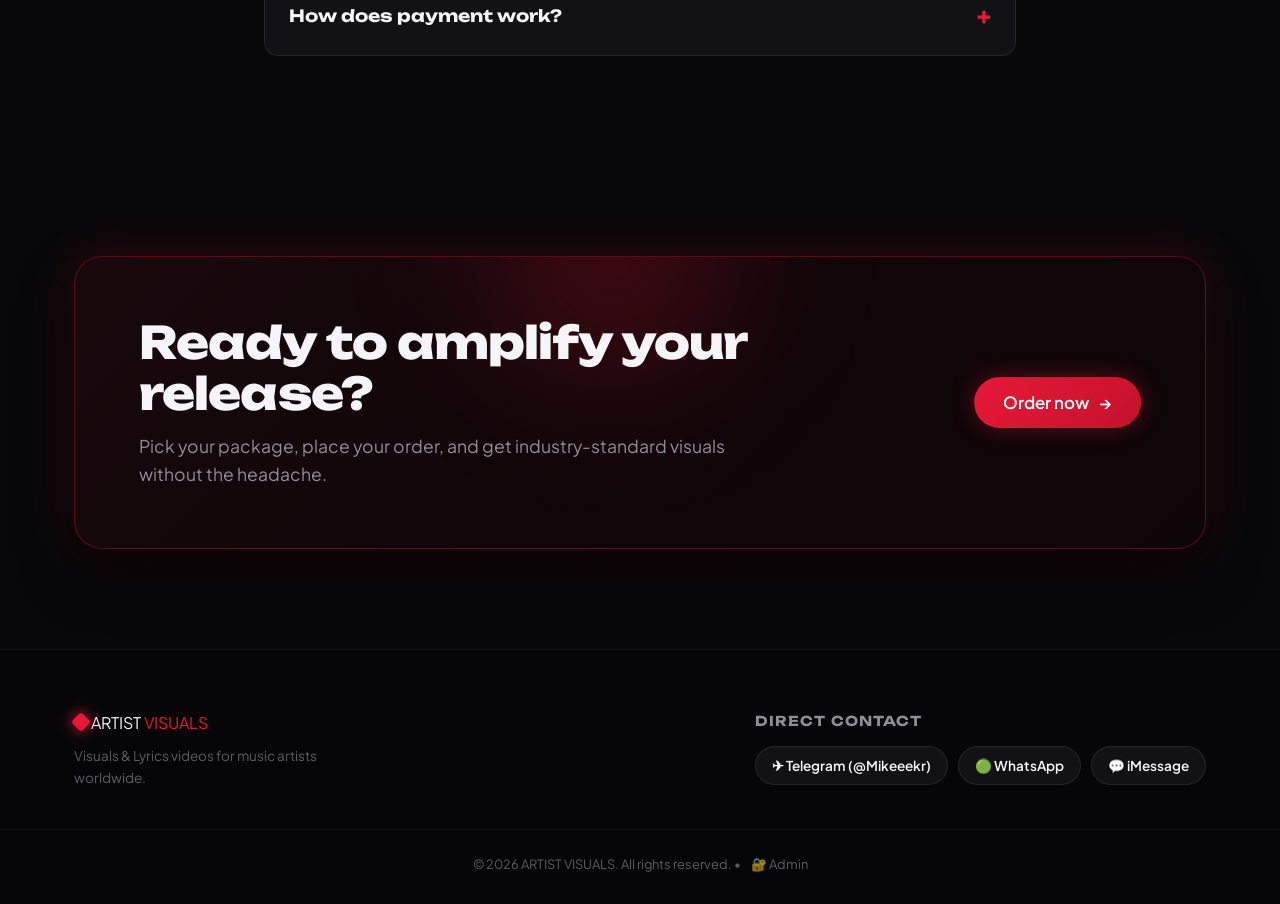
==== commit 3a93a335: "Remove Viber from contact options (keep Telegram, WhatsApp, and iMessage)" ====
--- a/index.html
+++ b/index.html
@@ -1074,9 +1074,6 @@
           <a href="https://wa.me/37376007932" target="_blank" rel="noopener" class="social-pill" title="WhatsApp +37376007932">
             <span>🟢 WhatsApp</span>
           </a>
-          <a href="viber://chat?number=%2B37376007932" target="_blank" rel="noopener" class="social-pill" title="Viber +37376007932">
-            <span>🟣 Viber</span>
-          </a>
           <a href="sms:+37376007932" class="social-pill" title="iMessage +37376007932">
             <span>💬 iMessage</span>
           </a>
@@ -1261,15 +1258,6 @@
             <span class="direct-arrow">→</span>
           </a>
 
-          <a href="viber://chat?number=%2B37376007932" target="_blank" rel="noopener" class="direct-btn direct-viber">
-            <div class="direct-icon">🟣</div>
-            <div class="direct-info">
-              <h4>Viber</h4>
-              <span>+373 76 007 932</span>
-            </div>
-            <span class="direct-arrow">→</span>
-          </a>
-
           <a href="sms:+37376007932" class="direct-btn direct-imessage">
             <div class="direct-icon">💬</div>
             <div class="direct-info">
--- a/style.css
+++ b/style.css
@@ -2877,7 +2877,6 @@
 .direct-telegram:hover { border-color: #229ed9; box-shadow: 0 0 20px rgba(34, 158, 217, 0.25); }
 .direct-instagram:hover { border-color: #e1306c; box-shadow: 0 0 20px rgba(225, 48, 108, 0.25); }
 .direct-whatsapp:hover { border-color: #25d366; box-shadow: 0 0 20px rgba(37, 211, 102, 0.25); }
-.direct-viber:hover { border-color: #7360f2; box-shadow: 0 0 20px rgba(115, 96, 242, 0.25); }
 .direct-imessage:hover { border-color: #007aff; box-shadow: 0 0 20px rgba(0, 122, 255, 0.25); }
 
 .direct-icon {
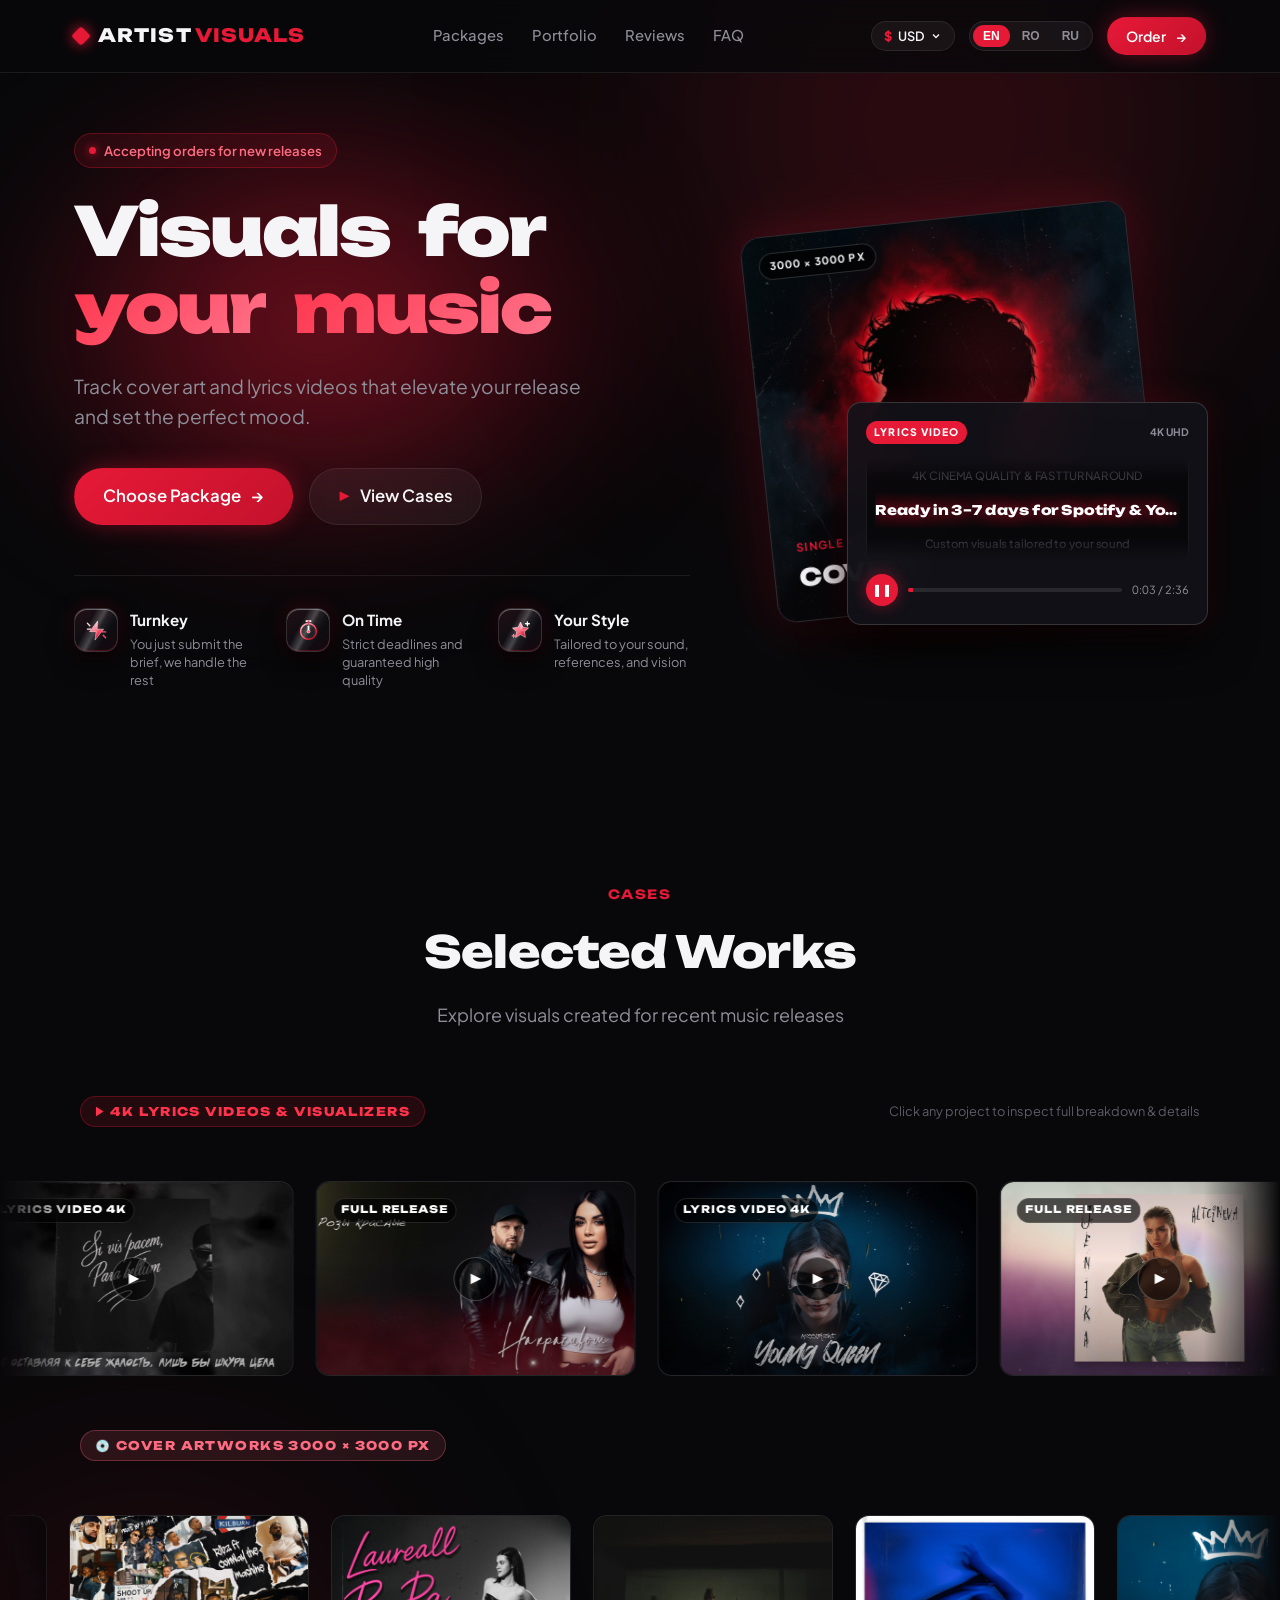
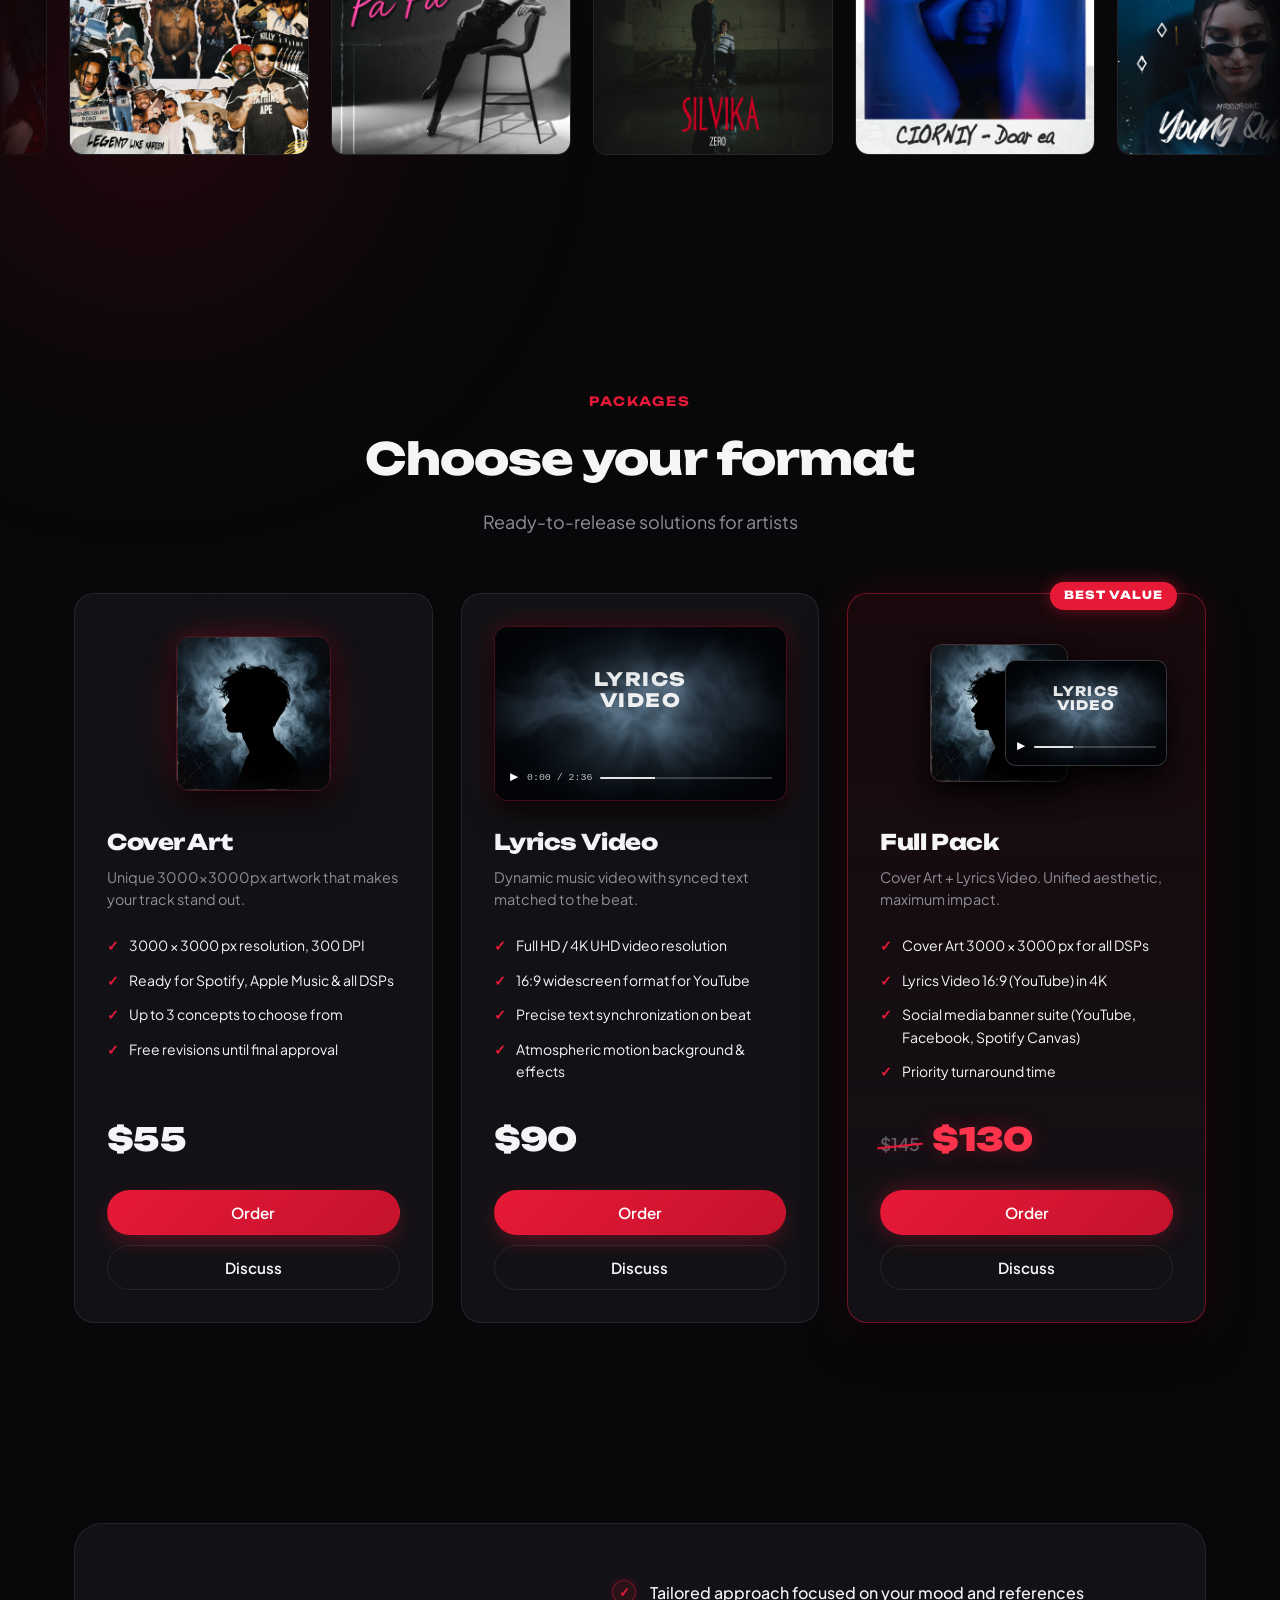
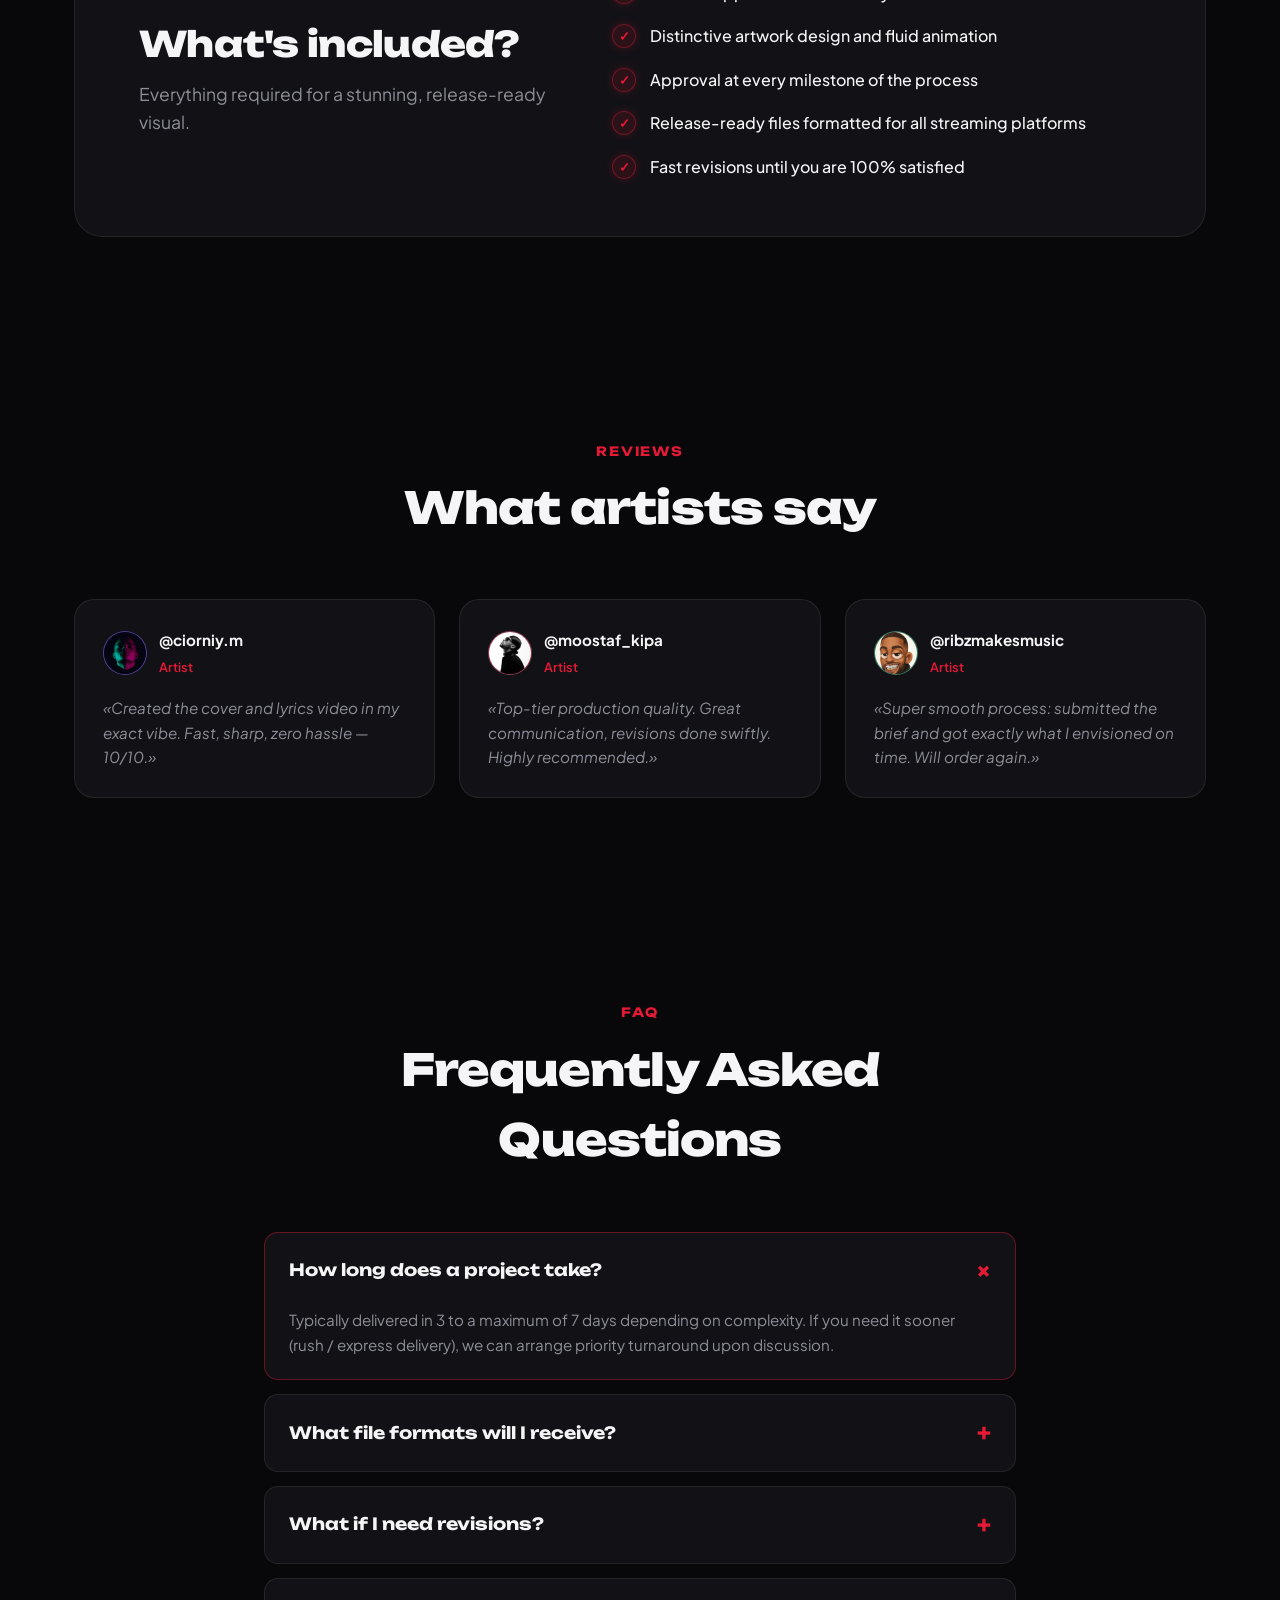
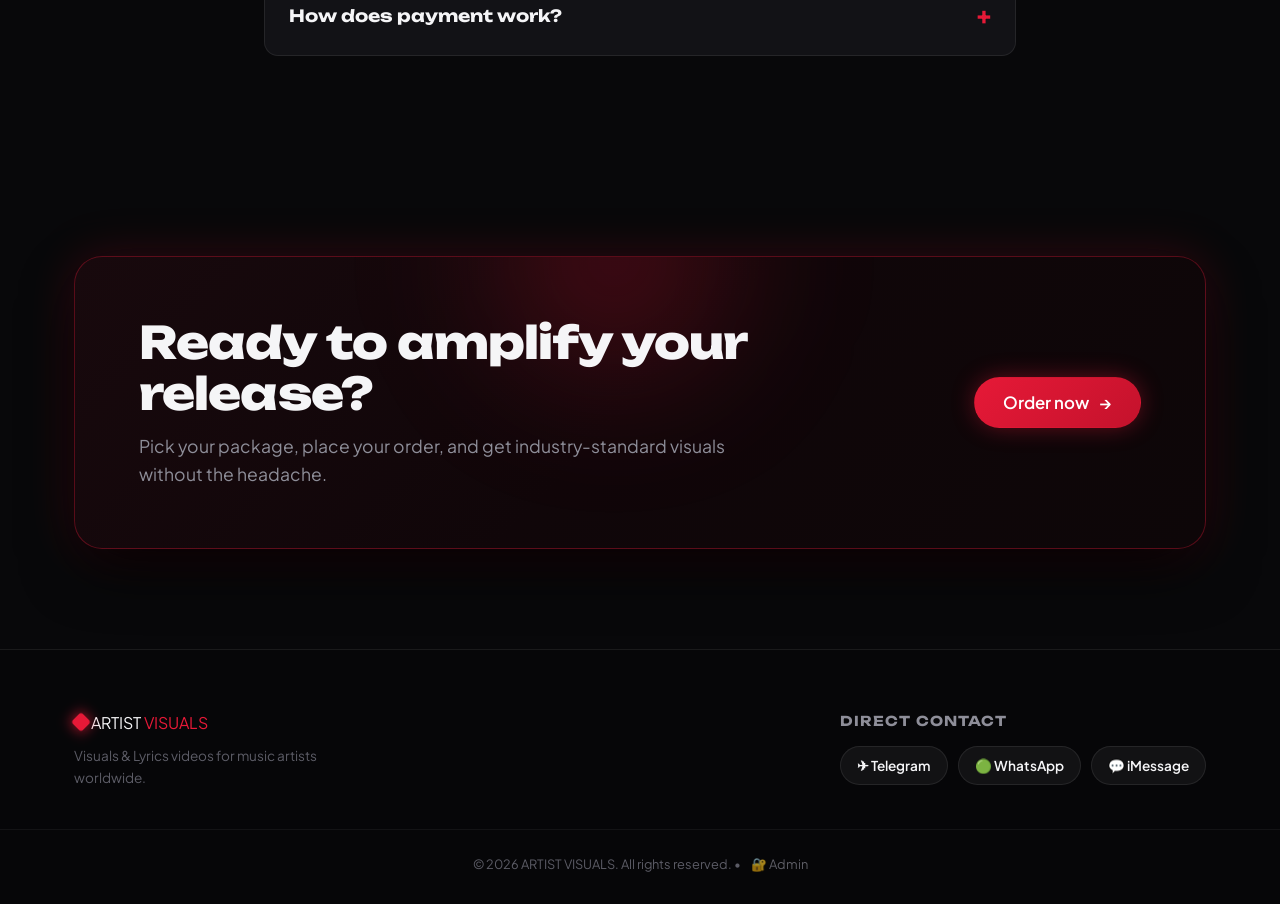
==== commit 19b19eb8: "Simplify Telegram button label to just Telegram without username" ====
--- a/index.html
+++ b/index.html
@@ -1068,8 +1068,8 @@
       <div class="footer-contacts">
         <h5 data-i18n="footer.contactsTitle">Прямая связь</h5>
         <div class="social-links">
-          <a href="https://t.me/Mikeeekr" target="_blank" rel="noopener" class="social-pill" title="Telegram @Mikeeekr">
-            <span>✈ Telegram (@Mikeeekr)</span>
+          <a href="https://t.me/Mikeeekr" target="_blank" rel="noopener" class="social-pill" title="Telegram">
+            <span>✈ Telegram</span>
           </a>
           <a href="https://wa.me/37376007932" target="_blank" rel="noopener" class="social-pill" title="WhatsApp +37376007932">
             <span>🟢 WhatsApp</span>
@@ -1244,7 +1244,7 @@
             <div class="direct-icon">✈</div>
             <div class="direct-info">
               <h4>Telegram</h4>
-              <span>@Mikeeekr • <span data-i18n="modal.discuss.fastest">Самый быстрый ответ (~15 мин)</span></span>
+              <span data-i18n="modal.discuss.fastest">Самый быстрый ответ (~15 мин)</span>
             </div>
             <span class="direct-arrow">→</span>
           </a>
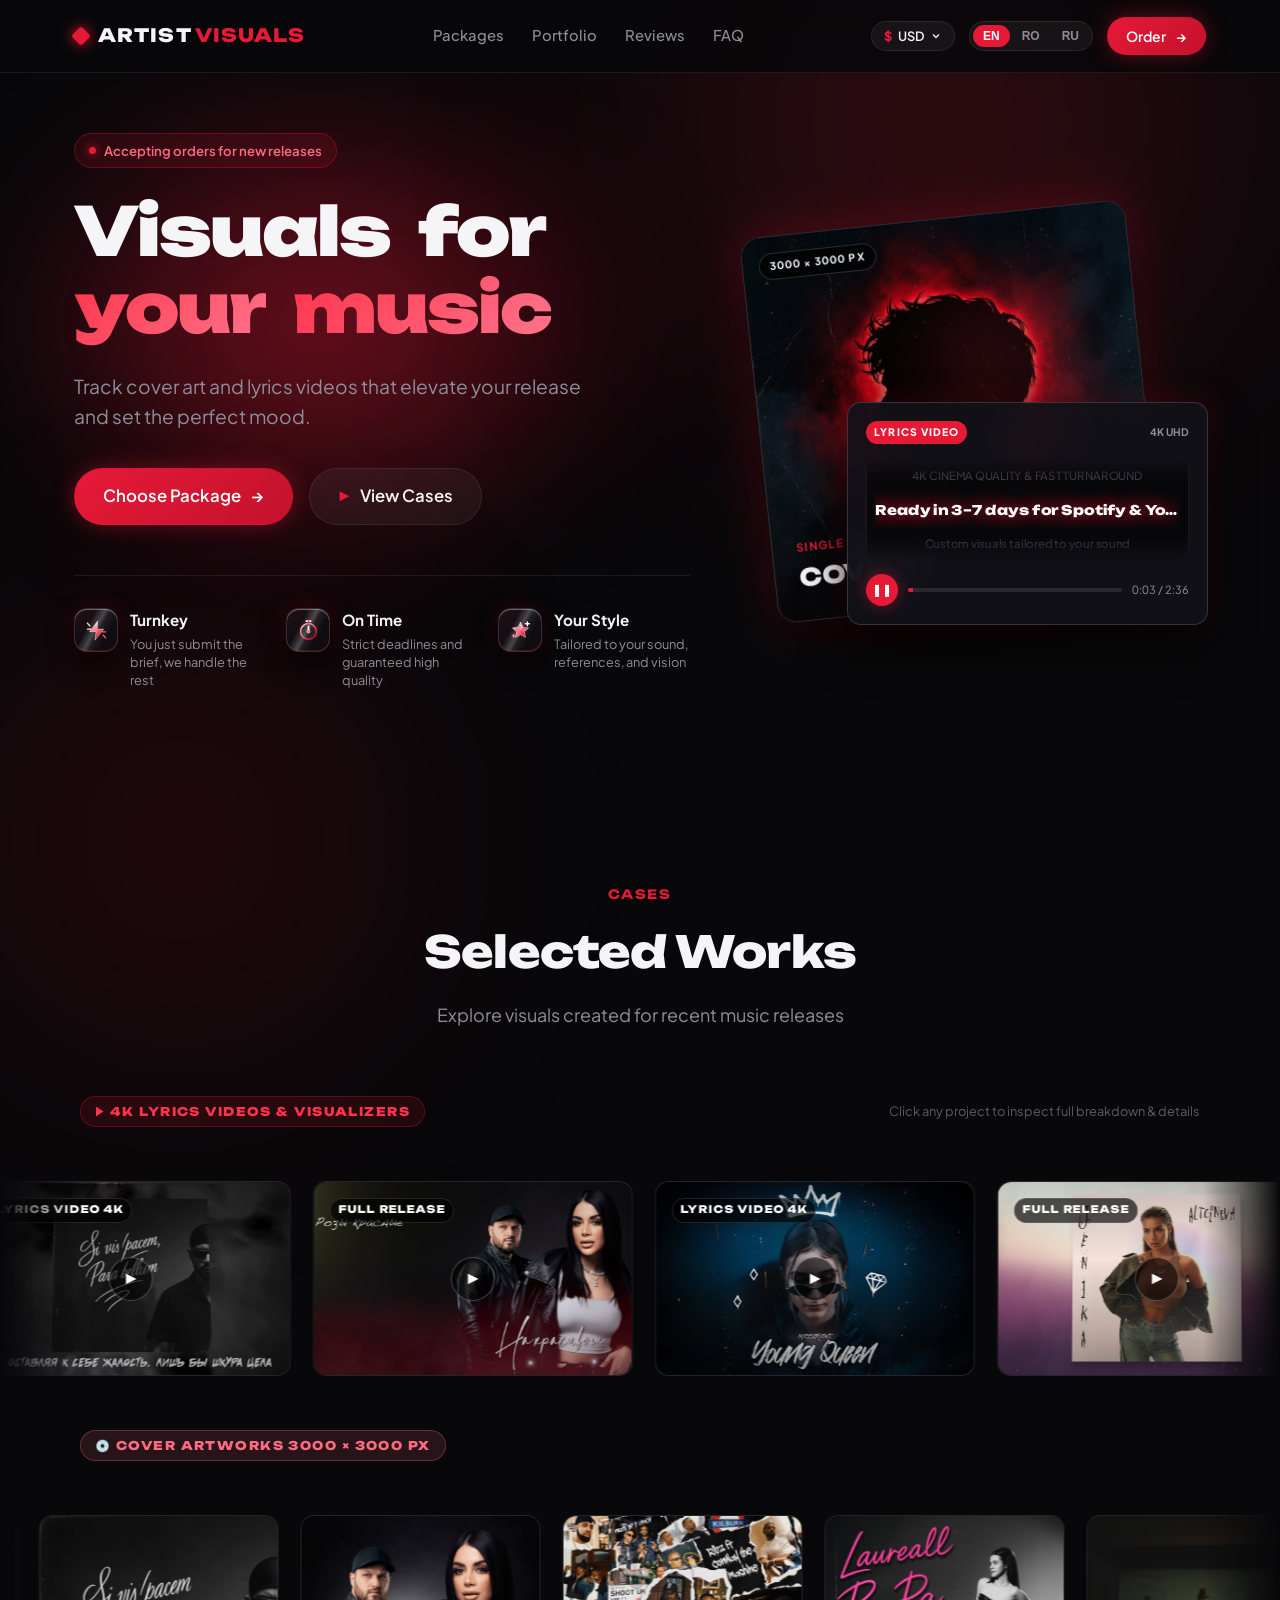
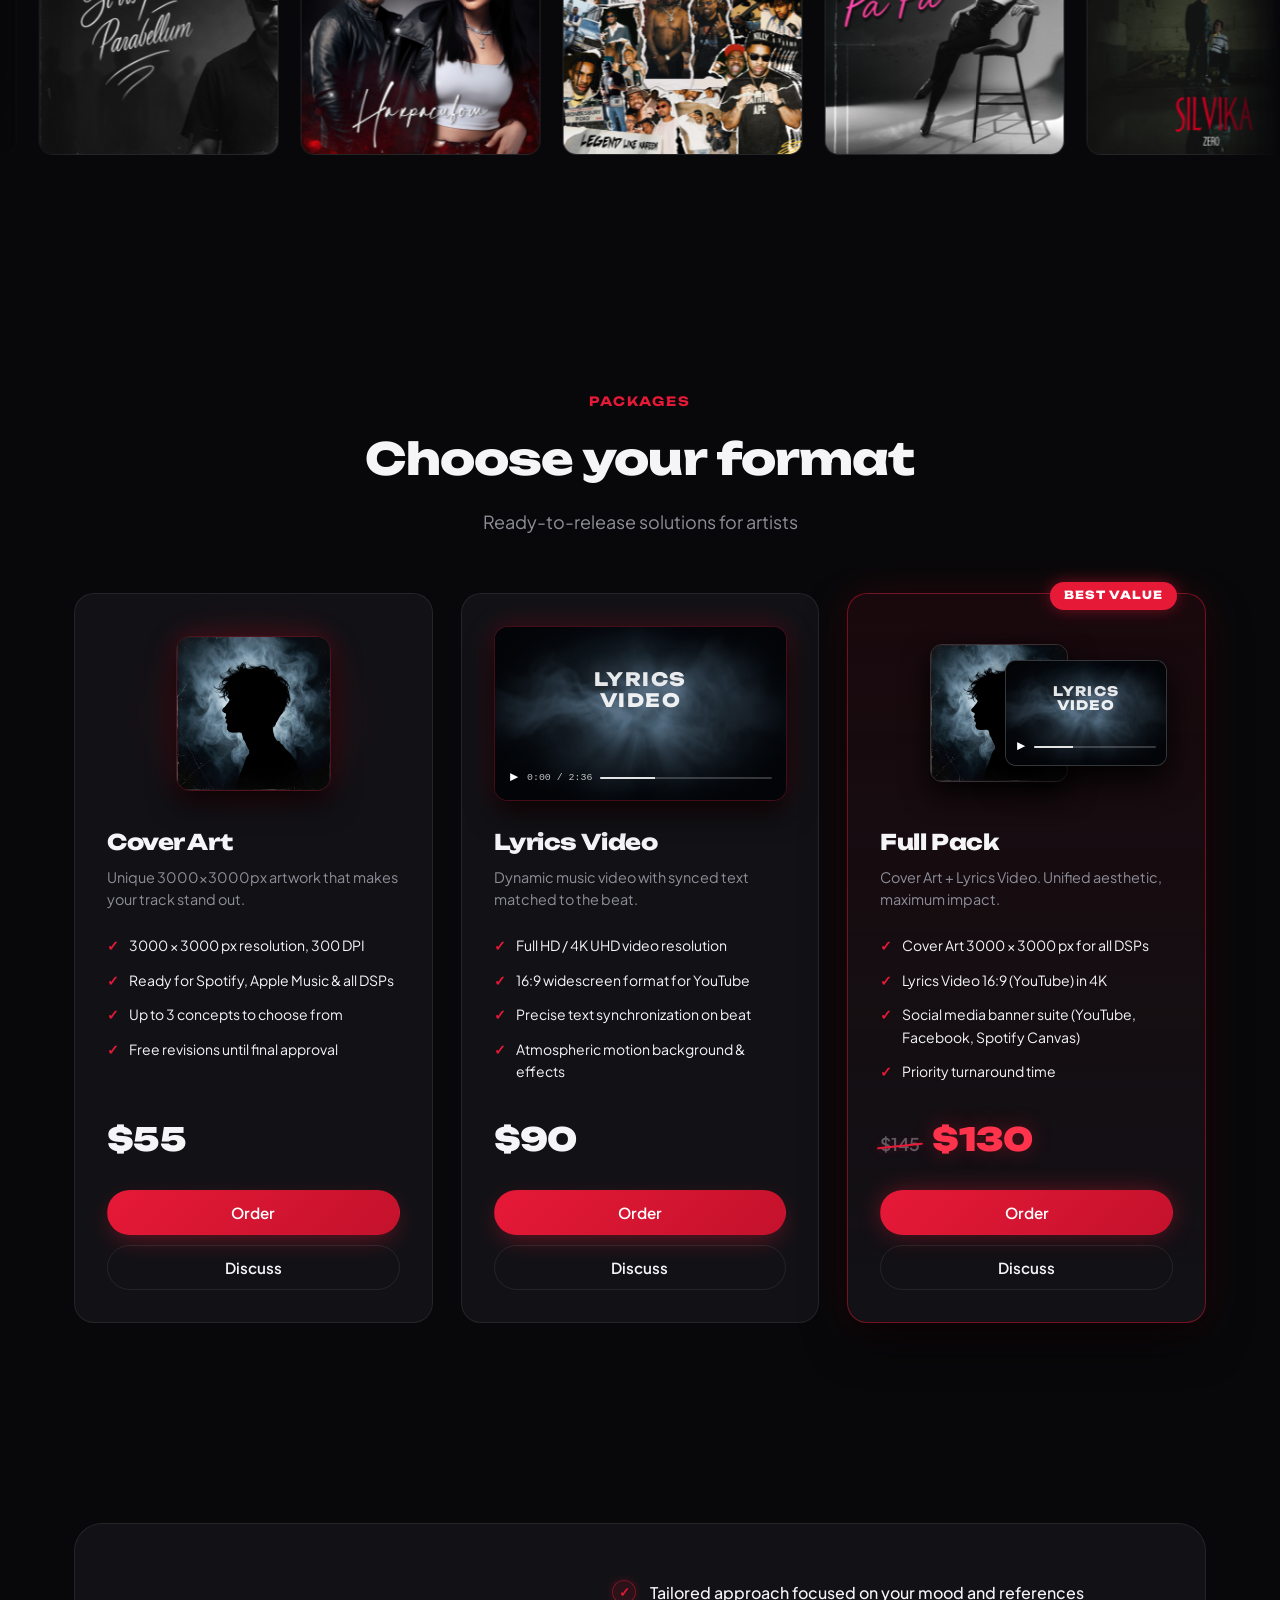
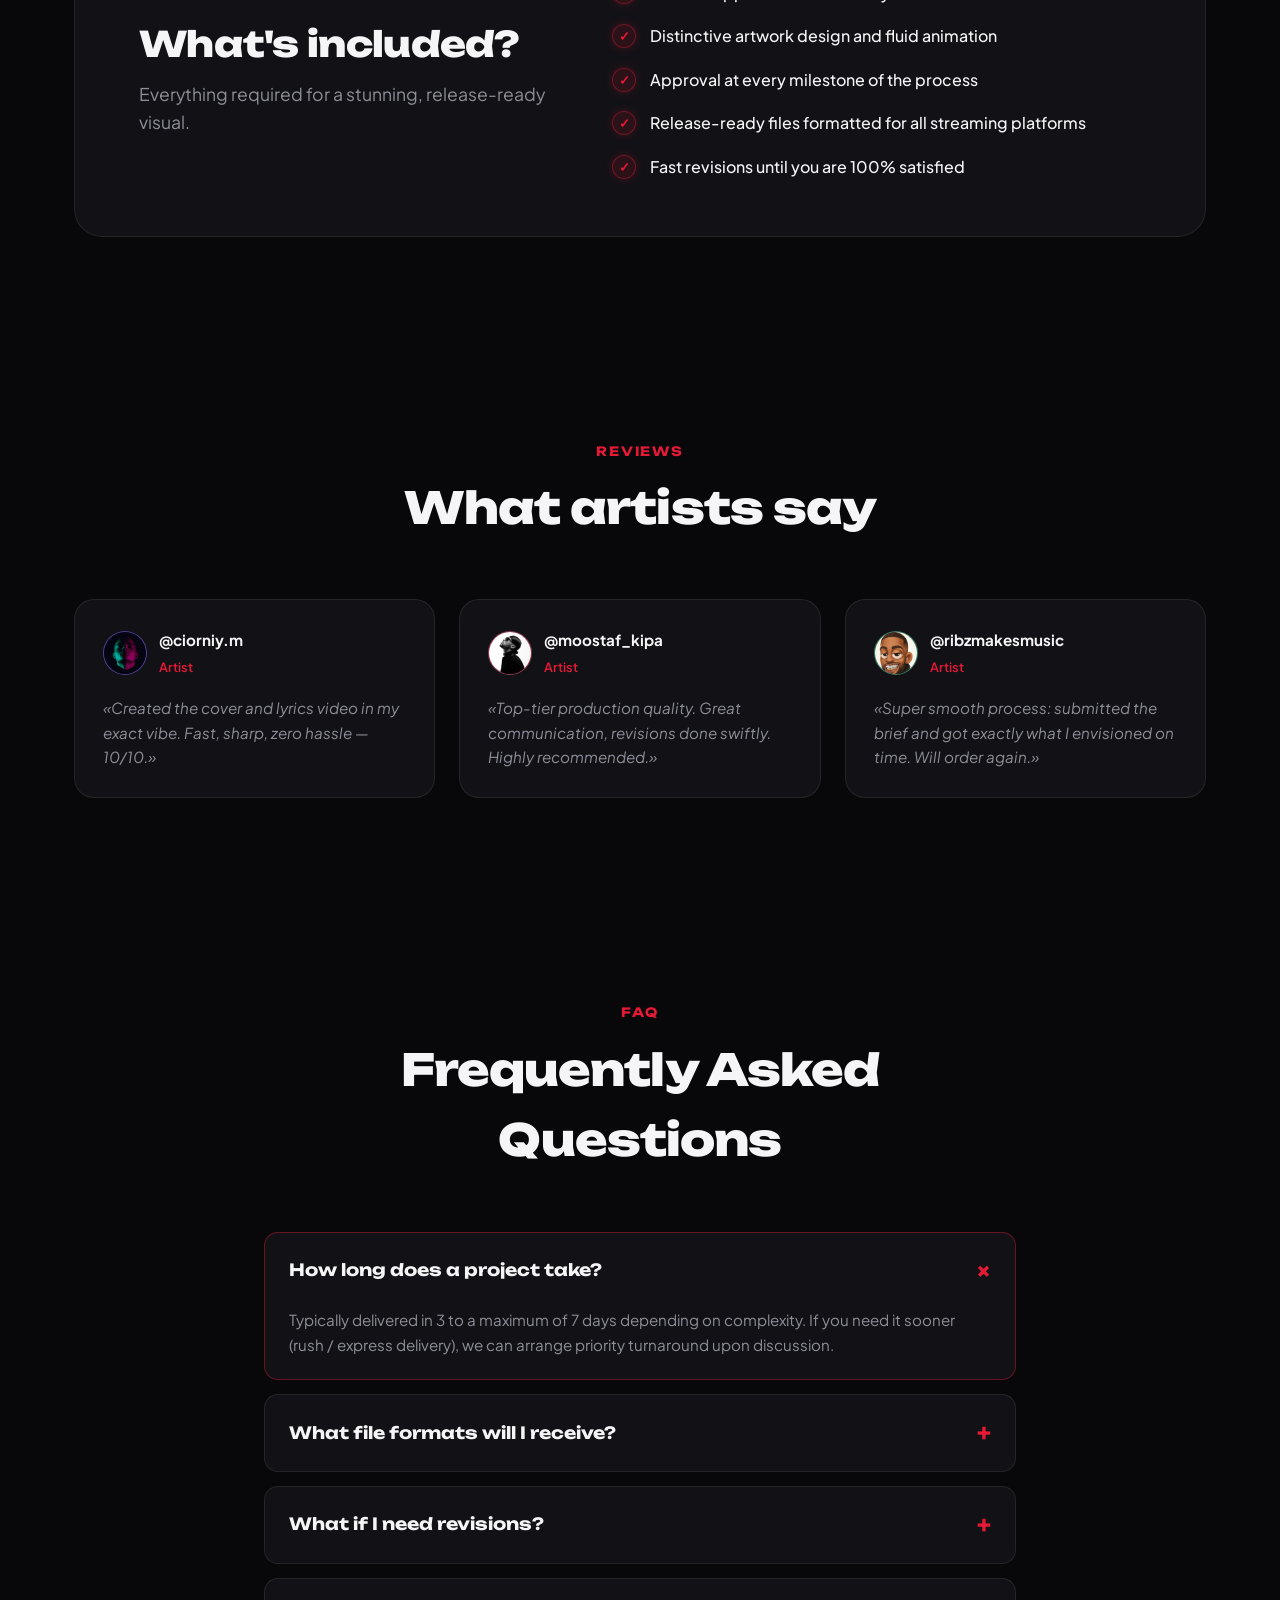
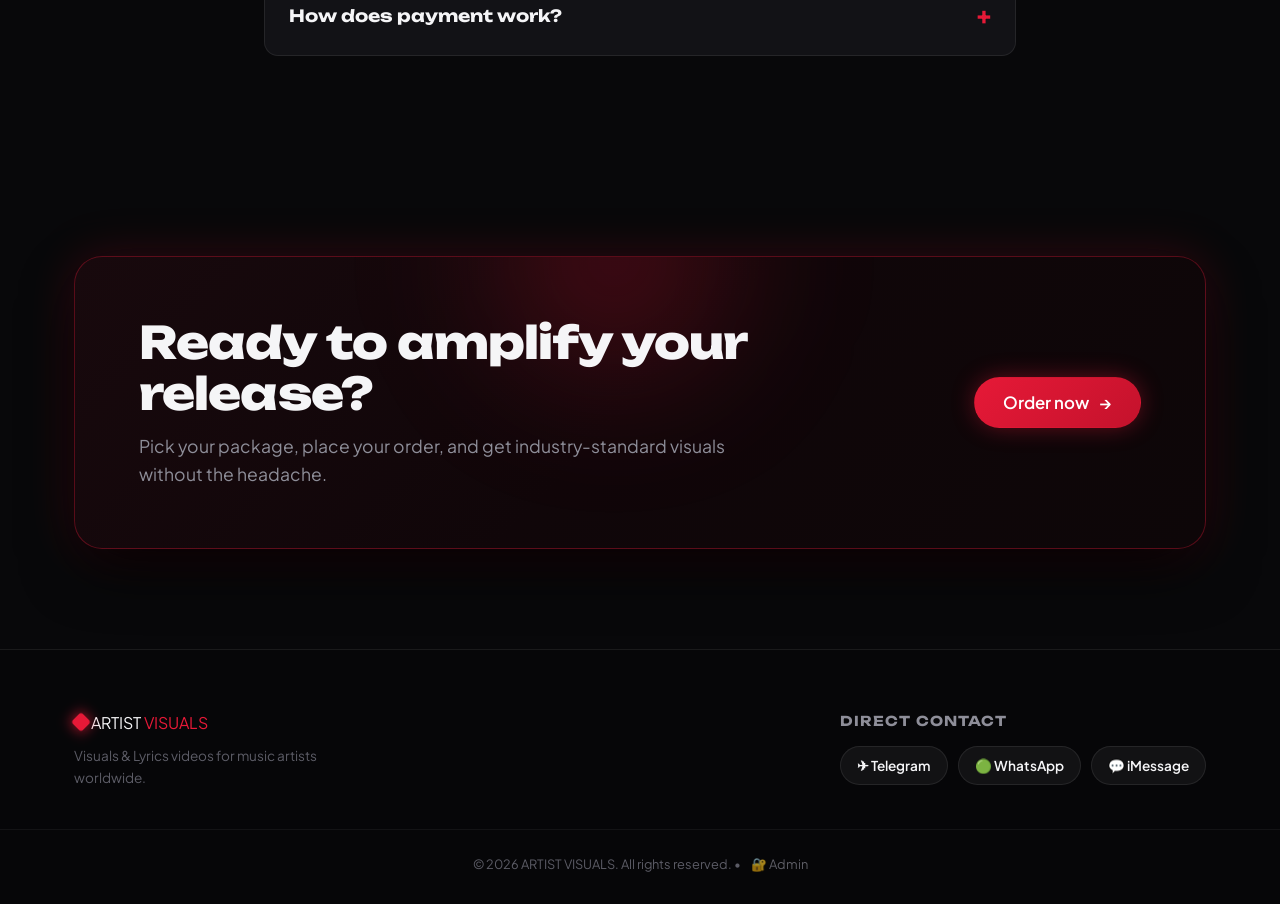
==== commit c5de83d9: "Fix mobile horizontal scroll, optimize header/hero for iPhone Dynamic Island & first-screen fit" ====
--- a/index.html
+++ b/index.html
@@ -2,7 +2,7 @@
 <html lang="ru">
 <head>
   <meta charset="UTF-8">
-  <meta name="viewport" content="width=device-width, initial-scale=1.0">
+  <meta name="viewport" content="width=device-width, initial-scale=1.0, maximum-scale=5.0, viewport-fit=cover">
   <title>Artist Visuals — Cover Art & Lyrics Video</title>
   <meta name="description" content="Professional 3000x3000px cover artwork and custom lyrics videos for music artists. Fast delivery, DSP-ready formats.">
   <meta name="keywords" content="Artist Visuals, cover art, lyrics video, cover 3x3, music cover design, visualizer">
--- a/style.css
+++ b/style.css
@@ -50,30 +50,50 @@
   color: var(--text-main);
   font-family: var(--font-body);
   -webkit-font-smoothing: antialiased;
+  -webkit-text-size-adjust: 100%;
+  width: 100%;
+  max-width: 100%;
+  overflow-x: hidden;
+  overflow-x: clip;
+  overscroll-behavior-x: none;
 }
 
 body {
   position: relative;
+  width: 100%;
+  max-width: 100%;
   overflow-x: hidden;
+  overflow-x: clip;
+  overscroll-behavior-x: none;
   min-height: 100vh;
+  min-height: 100dvh;
   line-height: 1.6;
+}
+
+main,
+#siteSectionsContainer {
+  width: 100%;
+  max-width: 100%;
+  overflow-x: hidden;
+  overflow-x: clip;
 }
 
 /* Ambient Glow Blobs */
 .ambient-glow {
-  position: absolute;
+  position: fixed;
   pointer-events: none;
   border-radius: 50%;
   filter: blur(120px);
   z-index: 0;
   opacity: 0.35;
+  max-width: 100vw;
 }
 
 .glow-top {
   top: -150px;
   right: 5%;
-  width: 550px;
-  height: 550px;
+  width: min(550px, 90vw);
+  height: min(550px, 90vw);
   background: radial-gradient(circle, #ff1e38 0%, rgba(200, 10, 30, 0) 70%);
   animation: glowExpand 5s ease-out forwards;
 }
@@ -93,10 +113,10 @@
 }
 
 .glow-mid {
-  top: 1400px;
-  left: -150px;
-  width: 600px;
-  height: 600px;
+  top: 60vh;
+  left: -120px;
+  width: min(600px, 90vw);
+  height: min(600px, 90vw);
   background: radial-gradient(circle, #8a0c1a 0%, rgba(0, 0, 0, 0) 70%);
 }
 
@@ -114,6 +134,10 @@
   padding: 100px 0;
   position: relative;
   z-index: 1;
+  width: 100%;
+  max-width: 100%;
+  overflow-x: hidden;
+  overflow-x: clip;
 }
 
 .text-center { text-align: center; }
@@ -276,9 +300,15 @@
   top: 0;
   left: 0;
   right: 0;
+  width: 100%;
+  max-width: 100vw;
+  padding-top: env(safe-area-inset-top, 0px);
+  padding-left: env(safe-area-inset-left, 0px);
+  padding-right: env(safe-area-inset-right, 0px);
   z-index: 100;
-  background: rgba(8, 8, 10, 0.8);
+  background: rgba(8, 8, 10, 0.85);
   backdrop-filter: blur(16px);
+  -webkit-backdrop-filter: blur(16px);
   border-bottom: 1px solid var(--border-subtle);
   transition: all var(--transition-normal);
 }
@@ -3038,94 +3068,387 @@
 
 @media (max-width: 768px) {
   .container {
-    padding: 0 16px;
-  }
+    padding: 0 14px;
+    max-width: 100%;
+  }
+  .section {
+    padding: 52px 0;
+  }
+  .section-header {
+    margin-bottom: 30px;
+  }
+  .section-title {
+    font-size: clamp(1.45rem, 6.2vw, 1.95rem);
+    margin-bottom: 10px;
+  }
+  .section-subtitle {
+    font-size: 0.92rem;
+    line-height: 1.5;
+  }
+
+  /* Compact Single-Row Mobile Header (Zero Overflow even with 'lei MDL') */
   .site-header {
     height: auto;
+    width: 100%;
+    max-width: 100vw;
   }
   .header-inner {
-    height: 60px;
-    padding: 0 12px;
-    gap: 8px;
+    height: 54px;
+    padding: 0 10px;
+    gap: 6px;
+    width: 100%;
+    max-width: 100%;
   }
   .logo {
-    gap: 8px;
-    font-size: 0.98rem;
+    gap: 6px;
+    font-size: 0.78rem;
+    letter-spacing: 0.03em;
+    flex-shrink: 1;
+    min-width: 0;
   }
   .logo-mark {
-    width: 12px;
-    height: 12px;
-    min-width: 12px;
-    min-height: 12px;
-  }
-  .nav-links {
+    width: 10px;
+    height: 10px;
+    min-width: 10px;
+    min-height: 10px;
+    max-width: 10px;
+    max-height: 10px;
+  }
+  .nav-links,
+  .burger-btn {
+    display: none !important;
+  }
+  .header-actions {
+    gap: 5px;
+    flex-shrink: 0;
+  }
+  .header-actions .btn {
     display: none;
   }
-  .header-actions {
-    gap: 8px;
-    flex-shrink: 0;
-  }
-  .header-actions .btn {
-    display: none; /* Prevents overflow on mobile; primary CTA is directly in hero */
-  }
   .selector-btn {
-    padding: 5px 9px;
-    font-size: 0.72rem;
-    gap: 4px;
+    padding: 4px 7px;
+    font-size: 0.67rem;
+    gap: 3px;
+    height: 28px;
   }
   .selector-btn .currency-symbol {
-    font-size: 0.75rem;
+    font-size: 0.68rem;
+  }
+  .selector-btn .chevron-icon {
+    width: 10px;
+    height: 10px;
   }
   .lang-switch {
     padding: 2px;
-    gap: 2px;
+    gap: 1px;
+    height: 28px;
+    align-items: center;
   }
   .lang-btn {
-    padding: 4px 7px;
-    font-size: 0.7rem;
+    padding: 3px 6px;
+    font-size: 0.65rem;
     font-weight: 700;
-  }
+    line-height: 1;
+  }
+
+  /* Hero Section Optimized to Fit Mobile First Screen (with Dynamic Island & Safari Bar) */
+  .hero-section {
+    padding: 16px 0 36px;
+  }
+  .hero-burst-glow {
+    width: 100%;
+    max-width: 100vw;
+    height: 280px;
+    left: 0;
+  }
+  .hero-grid {
+    gap: 24px;
+  }
+  .hero-badge {
+    font-size: 0.72rem;
+    padding: 5px 12px;
+    margin-bottom: 12px;
+    max-width: 100%;
+  }
+  .hero-title,
+  .hero-title-v1,
+  .hero-title-v2,
+  .hero-title-v3,
+  .hero-title-v4,
+  .hero-title-v5 {
+    font-size: clamp(1.75rem, 7.2vw, 2.2rem) !important;
+    line-height: 1.12 !important;
+    margin-bottom: 12px !important;
+    word-break: break-word;
+  }
+  .hero-subtitle {
+    font-size: 0.92rem;
+    line-height: 1.48;
+    margin: 0 auto 18px;
+    max-width: 100%;
+  }
+  .hero-cta-group {
+    display: flex;
+    flex-direction: row;
+    flex-wrap: wrap;
+    justify-content: center;
+    gap: 8px;
+    margin-bottom: 20px;
+  }
+  .hero-cta-group .btn-lg {
+    padding: 11px 16px;
+    font-size: 0.85rem;
+    flex: 1 1 calc(50% - 6px);
+    min-width: 138px;
+  }
+
+  /* Compact 3-Column Feature Strip so all 3 fit on the First Screen */
+  .features-bar {
+    grid-template-columns: repeat(3, 1fr);
+    gap: 8px;
+    padding-top: 16px;
+    text-align: center;
+  }
+  .feature-item {
+    flex-direction: column;
+    align-items: center;
+    text-align: center;
+    gap: 6px;
+  }
+  .feature-icon {
+    width: 36px;
+    height: 36px;
+    border-radius: 10px;
+  }
+  .feature-icon svg {
+    width: 17px;
+    height: 17px;
+  }
+  .feature-text h4 {
+    font-size: 0.74rem;
+    line-height: 1.2;
+    margin-bottom: 2px;
+  }
+  .feature-text p {
+    font-size: 0.66rem;
+    line-height: 1.25;
+  }
+
+  /* Hero Visual Mockup Stage */
+  .mockup-stage {
+    max-width: 300px;
+    margin: 0 auto 12px;
+  }
+  .cover-card-mockup {
+    width: 86%;
+    margin: 0 auto;
+  }
+  .cover-title-overlay h4 {
+    font-size: 1.15rem;
+  }
+  .lyrics-player-card {
+    right: 0;
+    left: 0;
+    margin: 0 auto;
+    bottom: -14px;
+    width: 92%;
+    padding: 12px;
+  }
+  .player-screen {
+    height: 78px;
+    margin-bottom: 10px;
+  }
+
+  /* Cases / Marquee Section */
+  .cases-marquee-container {
+    width: 100%;
+    max-width: 100vw;
+    margin-left: 0;
+    margin-right: 0;
+    gap: 18px;
+  }
+  .marquee-header-strip {
+    padding: 0 4px;
+    flex-direction: column;
+    align-items: flex-start;
+    gap: 4px;
+  }
+  .marquee-section-pill {
+    font-size: 0.66rem;
+    padding: 4px 10px;
+  }
+  .marquee-hint {
+    font-size: 0.74rem;
+  }
+  .marquee-row {
+    padding: 12px 0 16px 0;
+  }
+  .marquee-track {
+    gap: 14px;
+  }
+  .video-card {
+    width: 240px;
+    height: 146px;
+  }
+  .cover-card {
+    width: 170px;
+    height: 170px;
+  }
+
+  /* Packages & Included & Reviews & Final CTA */
   .packages-grid {
     grid-template-columns: 1fr;
+    gap: 20px;
+  }
+  .package-card {
+    padding: 22px 18px;
+  }
+  .package-thumb {
+    height: 150px;
+    margin-bottom: 16px;
+  }
+  .pkg-full-cover {
+    width: 118px;
+    height: 118px;
+    transform: translateX(-18px);
+  }
+  .pkg-full-video {
+    width: 142px;
+    height: 94px;
+    right: 4px;
+  }
+  .package-name {
+    font-size: 1.2rem;
+  }
+  .package-desc {
+    margin-bottom: 16px;
+    min-height: 0;
+  }
+  .package-perks {
+    margin-bottom: 20px;
+    gap: 9px;
+  }
+  .price-value {
+    font-size: 1.65rem;
+  }
+  .included-box {
+    padding: 26px 18px;
+    gap: 22px;
+    border-radius: var(--radius-lg);
+  }
+  .included-title {
+    font-size: 1.45rem;
+  }
+  .included-subtitle {
+    font-size: 0.92rem;
+  }
+  .check-text {
+    font-size: 0.88rem;
   }
   .reviews-grid {
     grid-template-columns: 1fr;
+    gap: 16px;
+  }
+  .review-card {
+    padding: 20px 18px;
   }
   .cases-gallery {
     grid-template-columns: repeat(2, 1fr);
+  }
+  .faq-question {
+    padding: 16px 18px;
+    font-size: 0.92rem;
+    gap: 10px;
+  }
+  .faq-answer {
+    padding: 0 18px 16px;
+    font-size: 0.86rem;
   }
   .final-cta-card {
     flex-direction: column;
     text-align: center;
-    padding: 40px 24px;
-  }
-  .features-bar {
+    padding: 28px 18px;
+    gap: 20px;
+    border-radius: var(--radius-lg);
+  }
+  .final-cta-title {
+    font-size: 1.45rem;
+  }
+  .final-cta-subtitle {
+    font-size: 0.92rem;
+  }
+  .final-cta-action {
+    width: 100%;
+  }
+  .final-cta-action .btn {
+    width: 100%;
+  }
+
+  /* Footer */
+  .site-footer {
+    padding: 36px 0 calc(24px + env(safe-area-inset-bottom, 0px));
+  }
+  .footer-inner {
+    flex-direction: column;
+    align-items: center;
+    text-align: center;
+    gap: 22px;
+    margin-bottom: 24px;
+  }
+  .footer-desc {
+    margin: 8px auto 0;
+  }
+  .social-links {
+    justify-content: center;
+  }
+
+  /* Modals with Dynamic Island & Bottom Safe Area Support */
+  .modal-backdrop {
+    padding: max(12px, env(safe-area-inset-top, 12px)) 10px max(12px, env(safe-area-inset-bottom, 12px));
+  }
+  .modal-dialog,
+  #projectModal .modal-dialog,
+  .modal-dialog.modal-dialog-project {
+    width: 100%;
+    max-width: 100%;
+    max-height: calc(100dvh - 24px - env(safe-area-inset-top, 0px) - env(safe-area-inset-bottom, 0px));
+    padding: 20px 14px;
+    border-radius: 18px;
+  }
+  .modal-header {
+    margin-bottom: 16px;
+  }
+  .modal-header h3 {
+    font-size: 1.15rem;
+  }
+  .form-row,
+  .package-radio-group,
+  .payment-timing-group {
     grid-template-columns: 1fr;
-    gap: 16px;
-  }
-  .form-row {
-    grid-template-columns: 1fr;
-  }
-  .package-radio-group {
-    grid-template-columns: 1fr;
-  }
-}
-
-@media (max-width: 375px) {
+  }
+}
+
+@media (max-width: 360px) {
   .header-inner {
     padding: 0 8px;
-    gap: 6px;
+    gap: 4px;
   }
   .logo {
-    font-size: 0.88rem;
-    gap: 6px;
+    font-size: 0.72rem;
+    gap: 4px;
+  }
+  .selector-btn .currency-symbol {
+    display: none;
   }
   .selector-btn {
     padding: 4px 6px;
-    font-size: 0.68rem;
+    font-size: 0.64rem;
   }
   .lang-btn {
     padding: 3px 5px;
-    font-size: 0.65rem;
-  }
-}
+    font-size: 0.62rem;
+  }
+  .hero-cta-group .btn-lg {
+    flex: 1 1 100%;
+  }
+}
